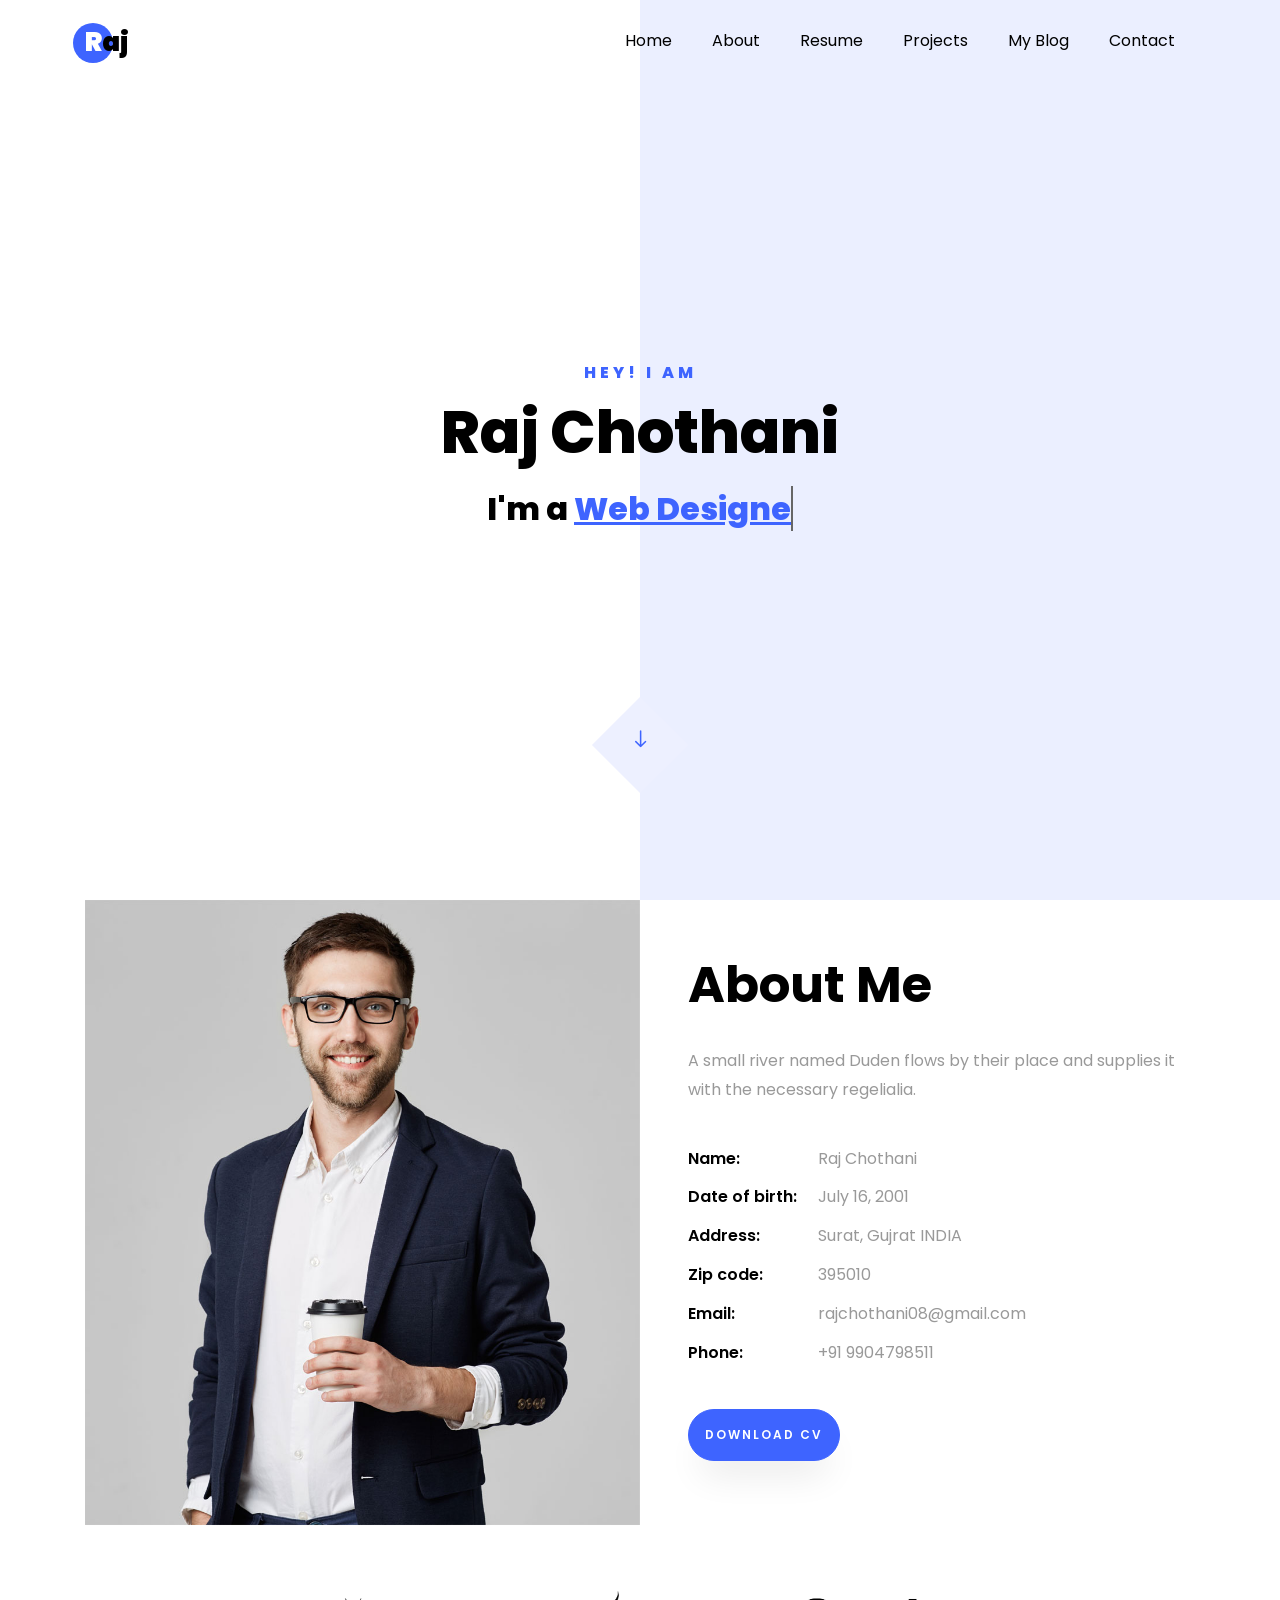
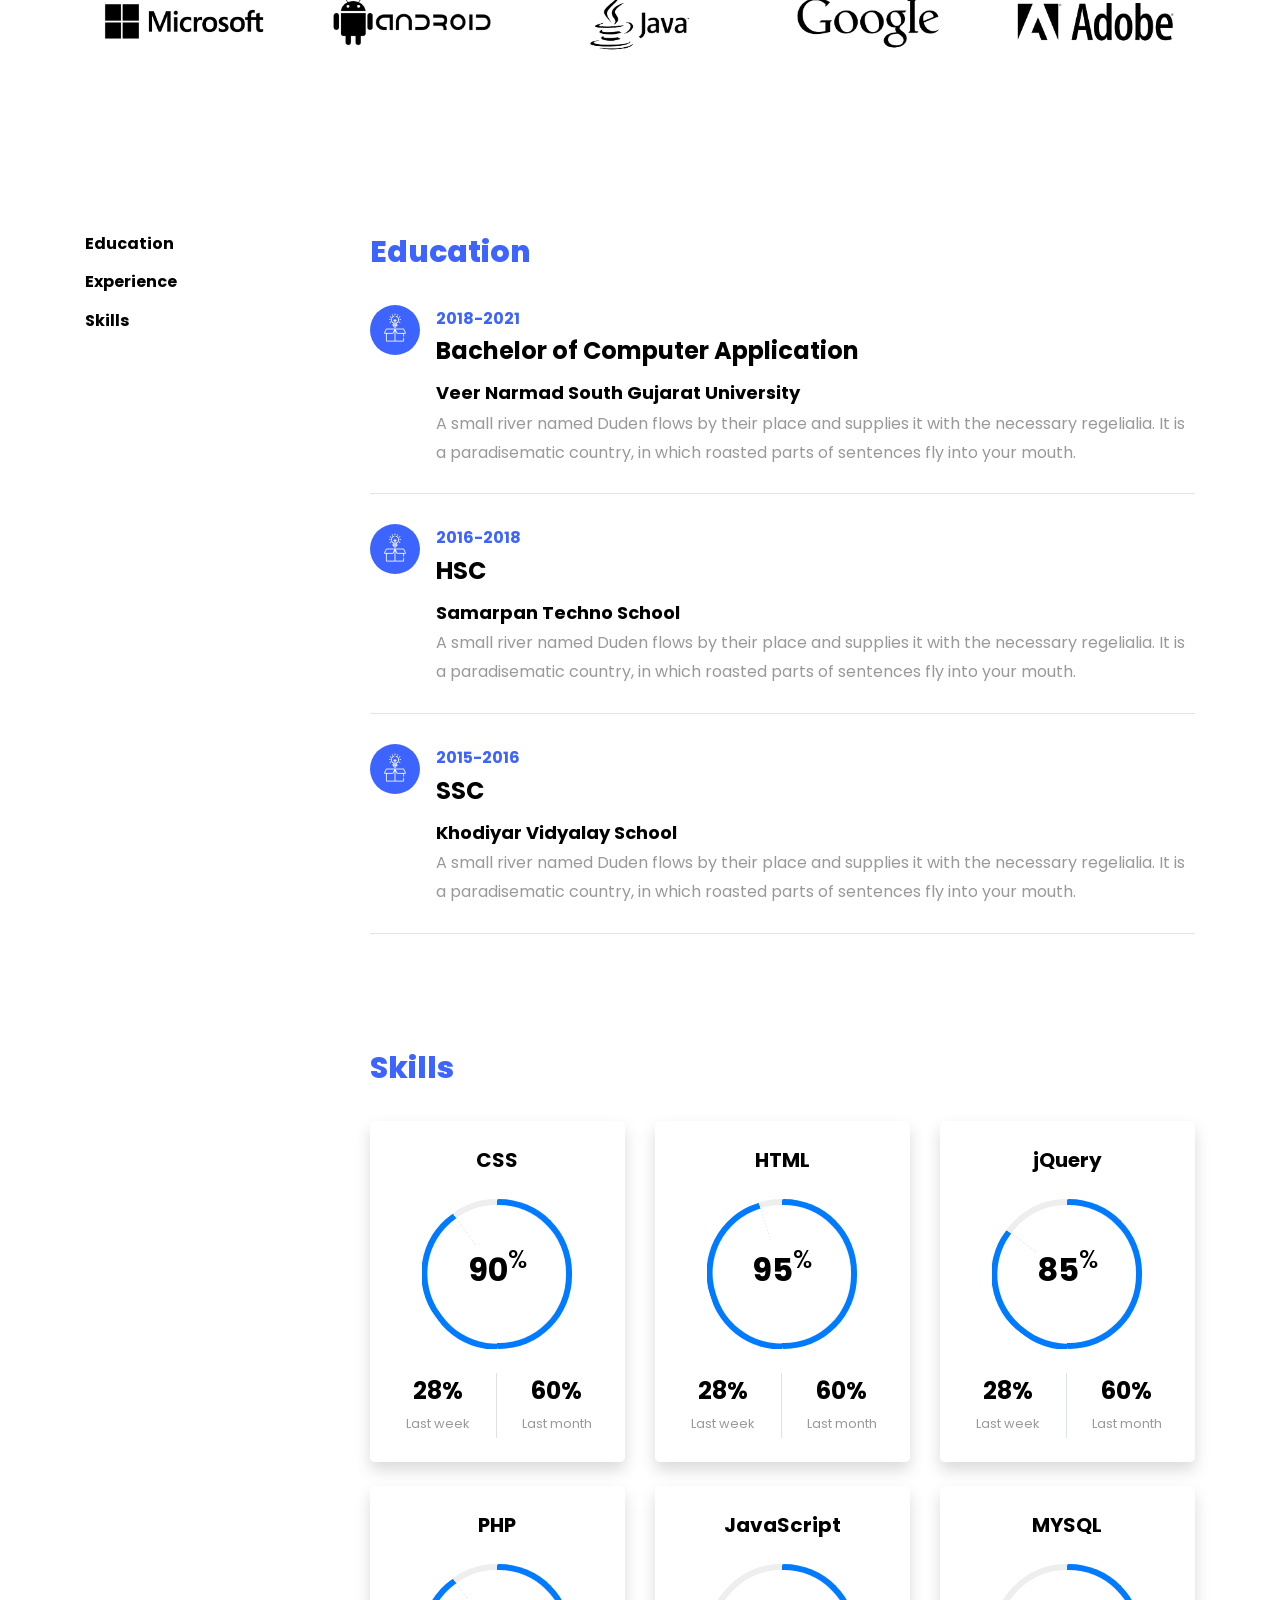
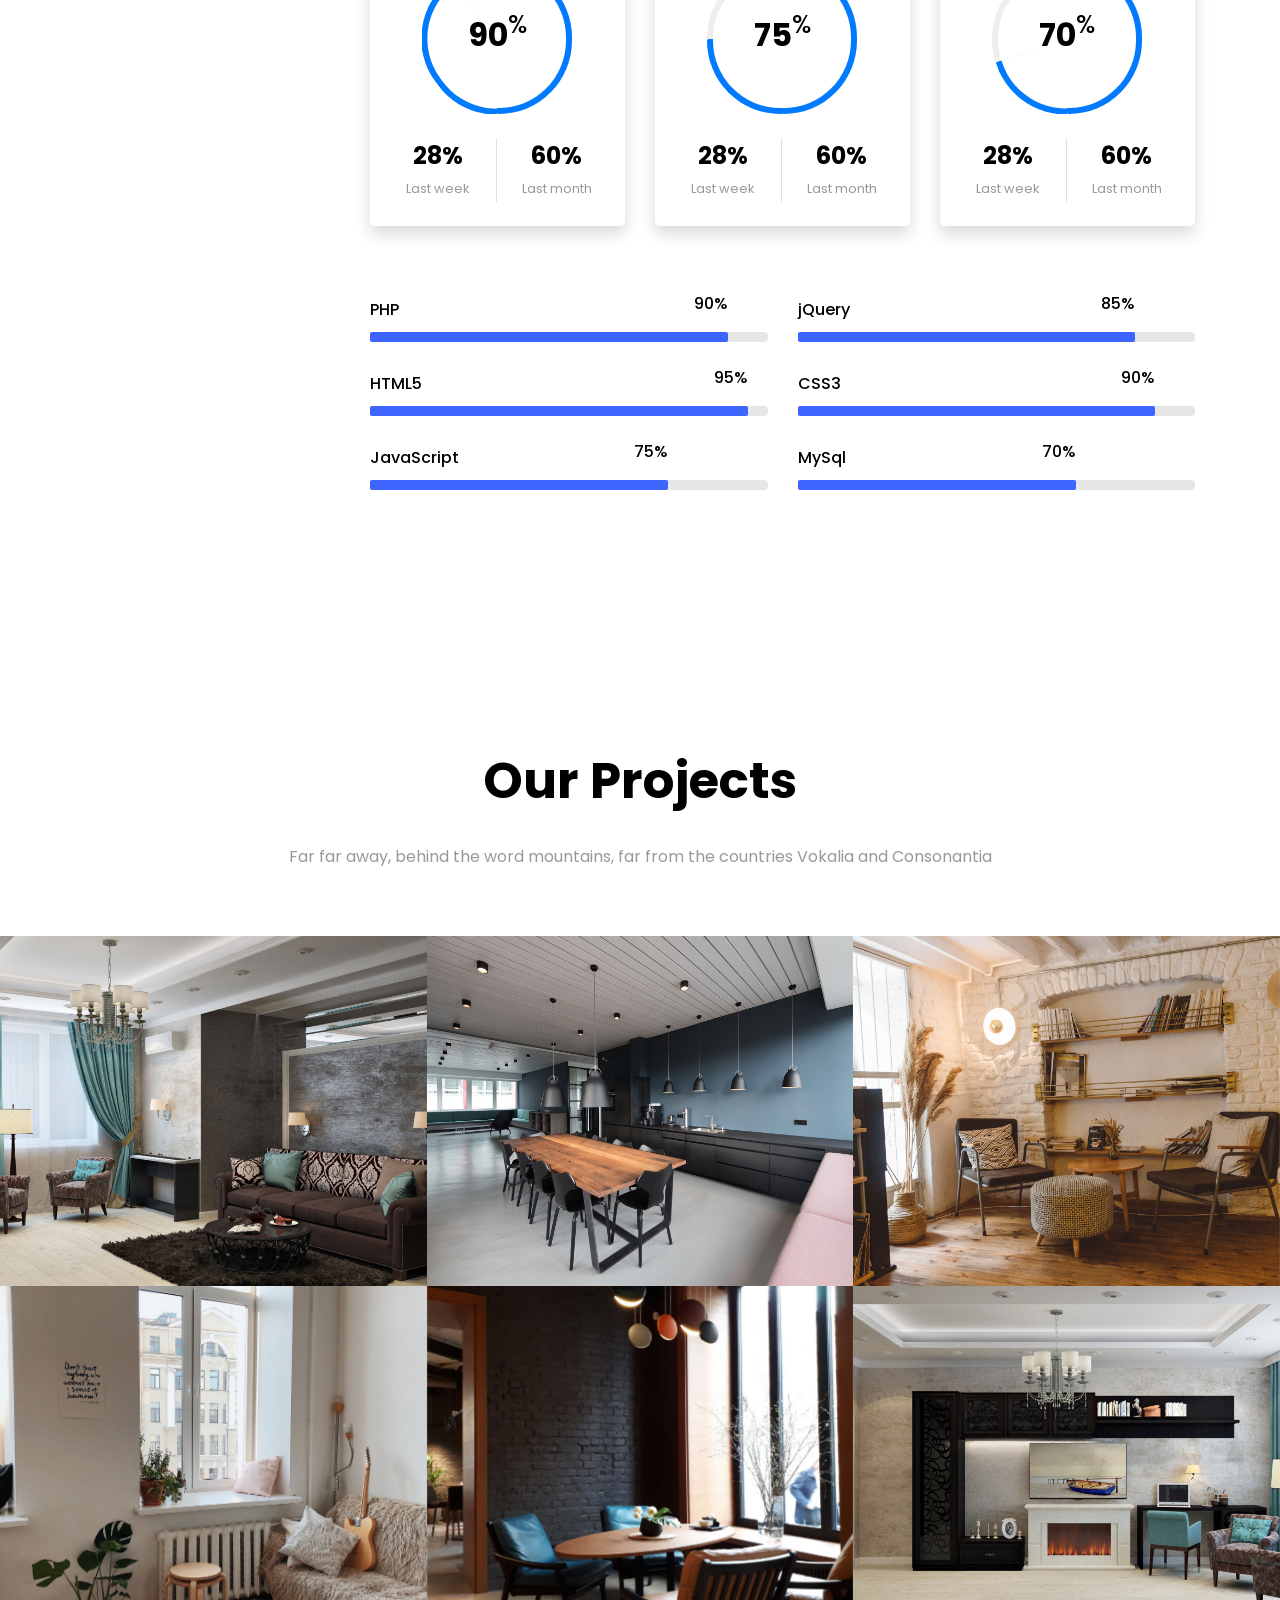
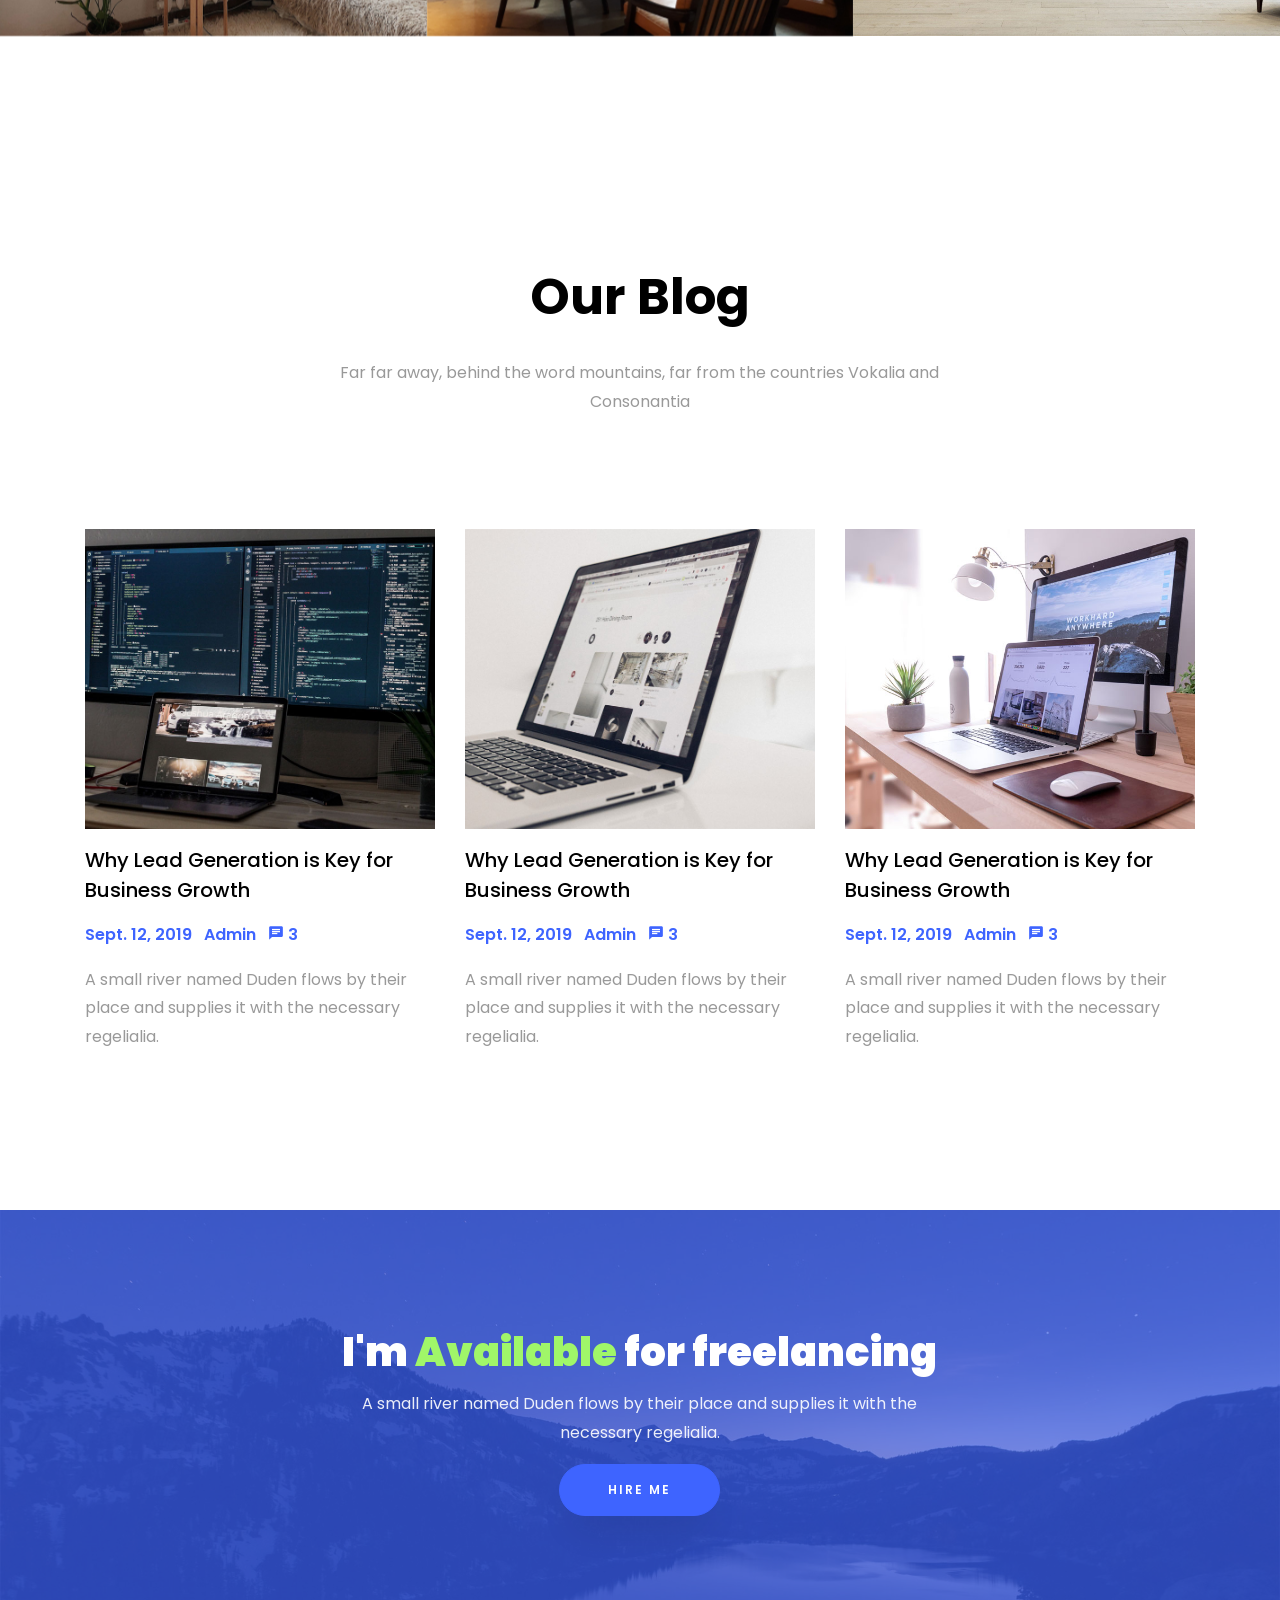
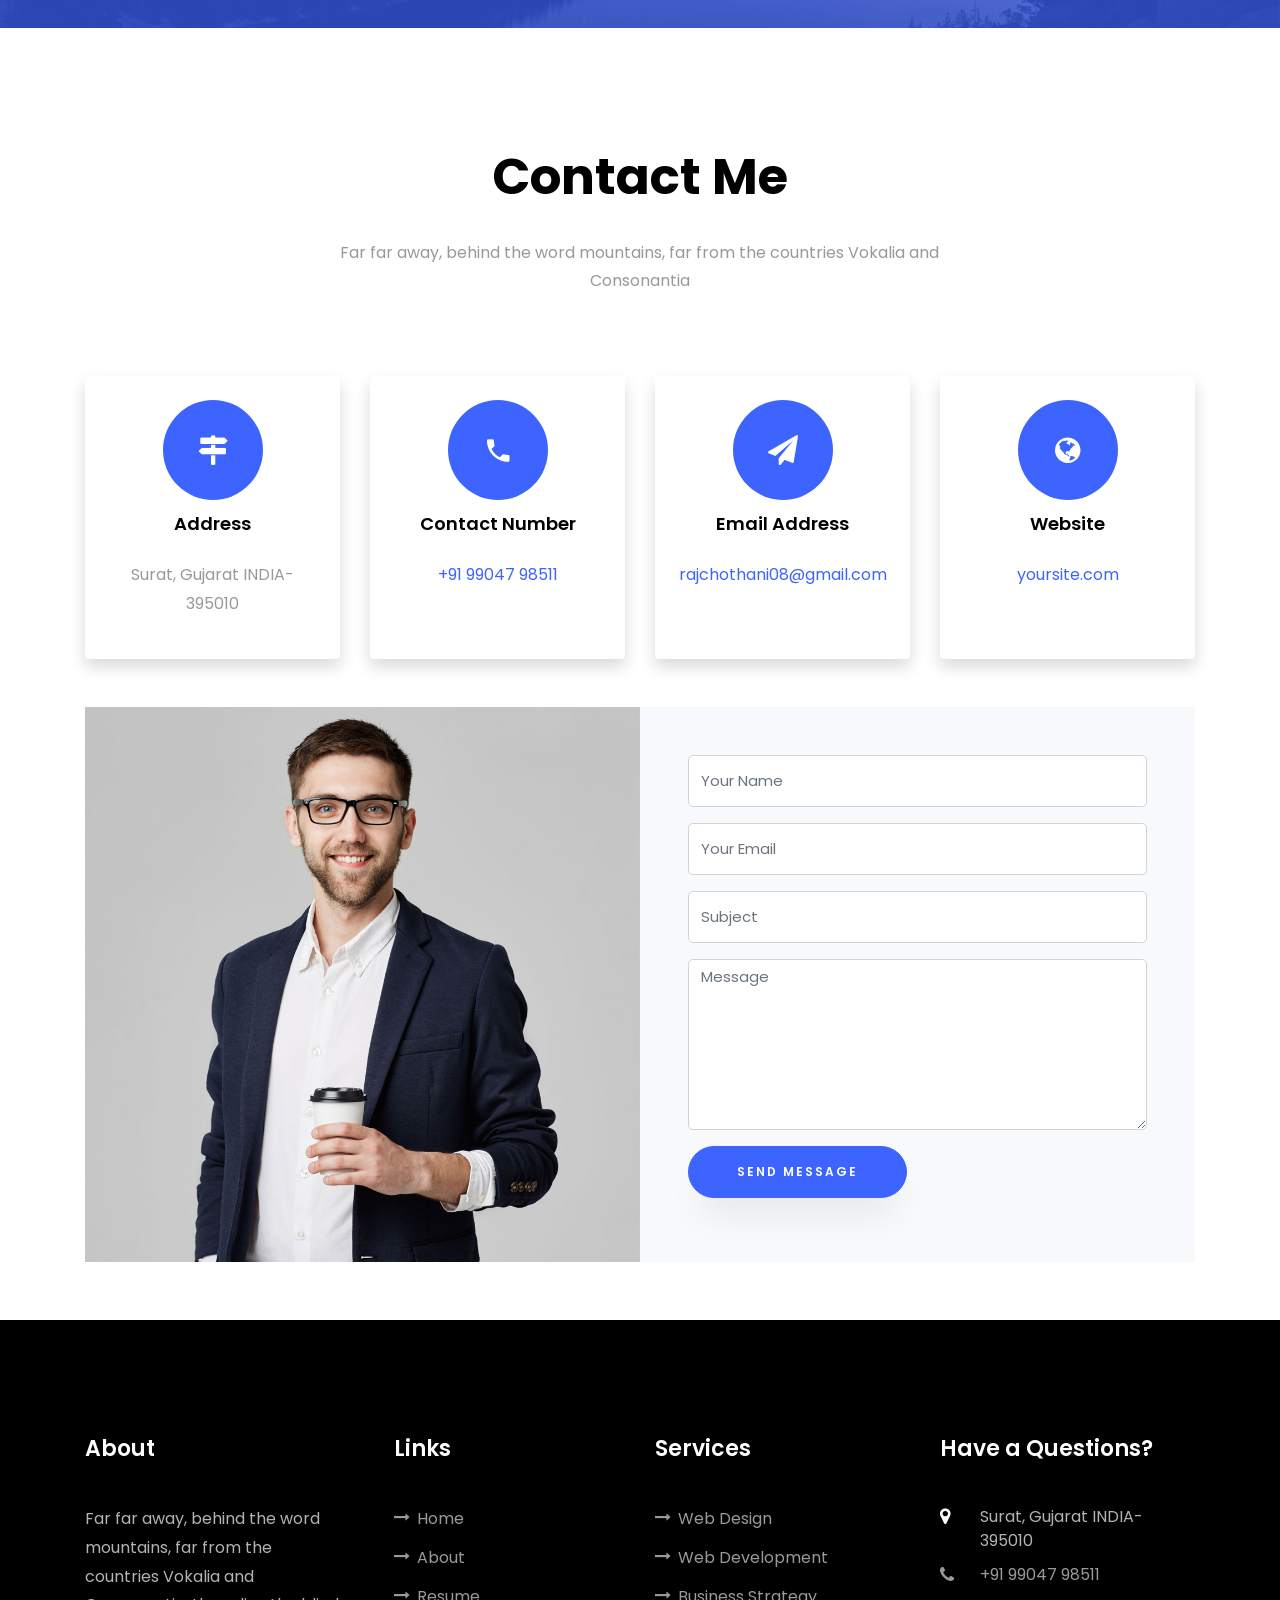
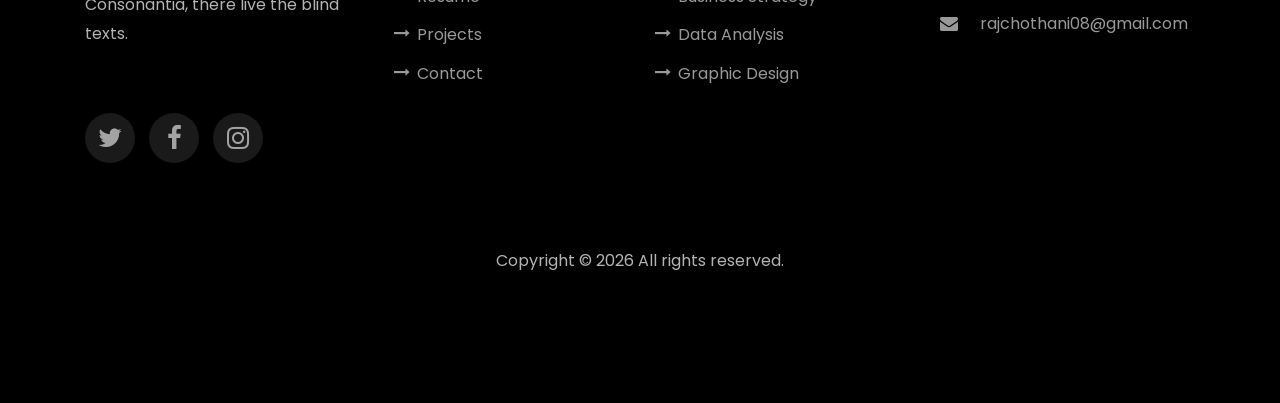
==== index.html @ 3be0fac6 "Add files via upload" ====
<!DOCTYPE html>
<html lang="en">


<head>
  <title></title>
  <meta charset="utf-8">
  <meta name="viewport" content="width=device-width, initial-scale=1, shrink-to-fit=no">
  <link href="https://fonts.googleapis.com/css?family=Poppins:100,200,300,400,500,600,700,800,900" rel="stylesheet">
  <link rel="stylesheet" href="css/style.css">
</head>

<body data-spy="scroll" data-target=".site-navbar-target" data-offset="300">
  <nav class="navbar navbar-expand-lg navbar-dark ftco_navbar ftco-navbar-light site-navbar-target" id="ftco-navbar">
    <div class="container">
      <a class="navbar-brand" href="index.html"><span>R</span>aj</a>
      <button class="navbar-toggler js-fh5co-nav-toggle fh5co-nav-toggle" type="button" data-toggle="collapse"
        data-target="#ftco-nav" aria-controls="ftco-nav" aria-expanded="false" aria-label="Toggle navigation">
        <span class="oi oi-menu"></span> Menu
      </button>
      <div class="collapse navbar-collapse" id="ftco-nav">
        <ul class="navbar-nav nav ml-auto">
          <li class="nav-item"><a href="#home-section" class="nav-link"><span>Home</span></a></li>
          <li class="nav-item"><a href="#about-section" class="nav-link"><span>About</span></a></li>
          <li class="nav-item"><a href="#resume-section" class="nav-link"><span>Resume</span></a></li>
          <li class="nav-item"><a href="#projects-section" class="nav-link"><span>Projects</span></a></li>
          <li class="nav-item"><a href="#blog-section" class="nav-link"><span>My Blog</span></a></li>
          <li class="nav-item"><a href="#contact-section" class="nav-link"><span>Contact</span></a></li>
        </ul>
      </div>
    </div>
  </nav>
  <section class="hero-wrap js-fullheight">
    <div class="overlay"></div>
    <div class="container">
      <div class="row no-gutters slider-text js-fullheight justify-content-center align-items-center">
        <div class="col-lg-8 col-md-6 ftco-animate d-flex align-items-center">
          <div class="text text-center">
            <span class="subheading">Hey! I am</span>
            <h1>Raj Chothani</h1>
            <h2>I'm a
              <span class="txt-rotate" data-period="2000" data-rotate='[ "Web Designer.", "Developer."]'></span>
            </h2>
          </div>
        </div>
      </div>
    </div>
    </div>
    <div class="mouse">
      <a href="#" class="mouse-icon">
        <div class="mouse-wheel"><span class="ion-ios-arrow-round-down"></span></div>
      </a>
    </div>
  </section>
  
  <section class="ftco-about img ftco-section ftco-no-pt ftco-no-pb" id="about-section">
    <div class="container">
      <div class="row d-flex no-gutters">
        <div class="col-md-6 col-lg-6 d-flex">
          <div class="img-about img d-flex align-items-stretch">
            <div class="overlay"></div>
            <div class="img d-flex align-self-stretch align-items-center"
              style="background-image:url(images/about.jpg);">
            </div>
          </div>
        </div>
        <div class="col-md-6 col-lg-6 pl-md-5 py-5">
          <div class="row justify-content-start pb-3">
            <div class="col-md-12 heading-section ftco-animate">
              <h1 class="big">About</h1>
              <h2 class="mb-4">About Me</h2>
              <p>A small river named Duden flows by their place and supplies it with the necessary regelialia.</p>
              <ul class="about-info mt-4 px-md-0 px-2">
                <li class="d-flex"><span>Name:</span> <span>Raj Chothani</span></li>
                <li class="d-flex"><span>Date of birth:</span> <span>July 16, 2001</span></li>
                <li class="d-flex"><span>Address:</span> <span>Surat, Gujrat INDIA</span></li>
                <li class="d-flex"><span>Zip code:</span> <span>395010</span></li>
                <li class="d-flex"><span>Email:</span><span><a>rajchothani08@</a>gmail.com</span></li>
                <li class="d-flex"><span>Phone: </span> <span>+91 9904798511</span></li>
              </ul>
            </div>
          </div>
        
          <div class="counter-wrap ftco-animate d-flex mt-md-3">
            <div class="text">
              <!-- <p class="mb-4">
                <span class="number" data-number="10">0</span>
                <span>Project complete</span>
              </p> -->
              <p><a href="#" class="btn btn-primary py-3 px-3">Download CV</a></p>
            </div>
          </div>
          
        </div>
      </div>
    </div>
  </section>
  <section class="ftco-section ftco-partner">
    <div class="container">
      <div class="row">
        <div class="col-sm ftco-animate">
          <a href="#" class="partner"><img src="images/partner-1.png" class="img-fluid" alt="Colorlib Template"></a>
        </div>
        <div class="col-sm ftco-animate">
          <a href="#" class="partner"><img src="images/partner-2.png" class="img-fluid" alt="Colorlib Template"></a>
        </div>
        <div class="col-sm ftco-animate">
          <a href="#" class="partner"><img src="images/partner-3.png" class="img-fluid" alt="Colorlib Template"></a>
        </div>
        <div class="col-sm ftco-animate">
          <a href="#" class="partner"><img src="images/partner-4.png" class="img-fluid" alt="Colorlib Template"></a>
        </div>
        <div class="col-sm ftco-animate">
          <a href="#" class="partner"><img src="images/partner-5.png" class="img-fluid" alt="Colorlib Template"></a>
        </div>
      </div>
    </div>
  </section>
  <section class="ftco-section ftco-no-pb goto-here" id="resume-section">
    <div class="container">
      <div class="row">
        <div class="col-md-3">
          <nav id="navi">
            <ul>
              <li><a href="#page-1">Education</a></li>
              <li><a href="#page-2">Experience</a></li>
              <li><a href="#page-3">Skills</a></li>
            </ul>
          </nav>
        </div>
        <div class="col-md-9">
          <div id="page-1" class="page one">
            <h2 class="heading">Education</h2>
            <div class="resume-wrap d-flex ftco-animate">
              <div class="icon d-flex align-items-center justify-content-center">
                <span class="flaticon-ideas"></span>
              </div>
              <div class="text pl-3">
                <span class="date">2018-2021</span>
                <h2>Bachelor of Computer Application</h2>
                <span class="position">Veer Narmad South Gujarat University</span>
                <p>A small river named Duden flows by their place and supplies it with the necessary regelialia. It is a
                  paradisematic country, in which roasted parts of sentences fly into your mouth.</p>
              </div>
            </div>
            <div class="resume-wrap d-flex ftco-animate">
              <div class="icon d-flex align-items-center justify-content-center">
                <span class="flaticon-ideas"></span>
              </div>
              <div class="text pl-3">
                <span class="date">2016-2018</span>
                <h2>HSC</h2>
                <span class="position">Samarpan Techno School</span>
                <p>A small river named Duden flows by their place and supplies it with the necessary regelialia. It is a
                  paradisematic country, in which roasted parts of sentences fly into your mouth.</p>
              </div>
            </div>
            <div class="resume-wrap d-flex ftco-animate">
              <div class="icon d-flex align-items-center justify-content-center">
                <span class="flaticon-ideas"></span>
              </div>
              <div class="text pl-3">
                <span class="date">2015-2016</span>
                <h2>SSC</h2>
                <span class="position">Khodiyar Vidyalay School</span>
                <p>A small river named Duden flows by their place and supplies it with the necessary regelialia. It is a
                  paradisematic country, in which roasted parts of sentences fly into your mouth.</p>
              </div>
            </div>
          </div>

          <!-- <div id="page-2" class="page two">
            <h2 class="heading">Experience</h2>
            <div class="resume-wrap d-flex ftco-animate">
              <div class="icon d-flex align-items-center justify-content-center">
                <span class="flaticon-ideas"></span>
              </div>
              <div class="text pl-3">
                <span class="date">2014-2015</span>
                <h2>Software Developer</h2>
                <span class="position">Cambridge University</span>
                <p>A small river named Duden flows by their place and supplies it with the necessary regelialia. It is a
                  paradisematic country, in which roasted parts of sentences fly into your mouth.</p>
              </div>
            </div>
            <div class="resume-wrap d-flex ftco-animate">
              <div class="icon d-flex align-items-center justify-content-center">
                <span class="flaticon-ideas"></span>
              </div>
              <div class="text pl-3">
                <span class="date">2014-2015</span>
                <h2>Web Designer</h2>
                <span class="position">Cambridge University</span>
                <p>A small river named Duden flows by their place and supplies it with the necessary regelialia. It is a
                  paradisematic country, in which roasted parts of sentences fly into your mouth.</p>
              </div>
            </div>
            <div class="resume-wrap d-flex ftco-animate">
              <div class="icon d-flex align-items-center justify-content-center">
                <span class="flaticon-ideas"></span>
              </div>
              <div class="text pl-3">
                <span class="date">2014-2015</span>
                <h2>Web Marketing</h2>
                <span class="position">Cambridge University</span>
                <p>A small river named Duden flows by their place and supplies it with the necessary regelialia. It is a
                  paradisematic country, in which roasted parts of sentences fly into your mouth.</p>
              </div>
            </div>
            <div class="resume-wrap d-flex ftco-animate">
              <div class="icon d-flex align-items-center justify-content-center">
                <span class="flaticon-ideas"></span>
              </div>
              <div class="text pl-3">
                <span class="date">2014-2015</span>
                <h2>Art &amp; Creative Director</h2>
                <span class="position">Side Tech</span>
                <p>A small river named Duden flows by their place and supplies it with the necessary regelialia. It is a
                  paradisematic country, in which roasted parts of sentences fly into your mouth.</p>
              </div>
            </div>
            <div class="resume-wrap d-flex ftco-animate">
              <div class="icon d-flex align-items-center justify-content-center">
                <span class="flaticon-ideas"></span>
              </div>
              <div class="text pl-3">
                <span class="date">2014-2015</span>
                <h2>Wordpress Developer</h2>
                <span class="position">Cambridge University</span>
                <p>A small river named Duden flows by their place and supplies it with the necessary regelialia. It is a
                  paradisematic country, in which roasted parts of sentences fly into your mouth.</p>
              </div>
            </div>
            <div class="resume-wrap d-flex ftco-animate">
              <div class="icon d-flex align-items-center justify-content-center">
                <span class="flaticon-ideas"></span>
              </div>
              <div class="text pl-3">
                <span class="date">2017-2018</span>
                <h2>UI/UX Designer</h2>
                <span class="position">Cambridge University</span>
                <p>A small river named Duden flows by their place and supplies it with the necessary regelialia. It is a
                  paradisematic country, in which roasted parts of sentences fly into your mouth.</p>
              </div>
            </div>
          </div> -->

          <div id="page-3" class="page three">
            <h2 class="heading">Skills</h2>
            <div class="row progress-circle mb-5">
              <div class="col-lg-4 mb-4">
                <div class="bg-white rounded-lg shadow p-4">
                  <h2 class="h5 font-weight-bold text-center mb-4">CSS</h2>

                  <div class="progress mx-auto" data-value='90'>
                    <span class="progress-left">
                      <span class="progress-bar border-primary"></span>
                    </span>
                    <span class="progress-right">
                      <span class="progress-bar border-primary"></span>
                    </span>
                    <div
                      class="progress-value w-100 h-100 rounded-circle d-flex align-items-center justify-content-center">
                      <div class="h2 font-weight-bold">90<sup class="small">%</sup></div>
                    </div>
                  </div>


                  <div class="row text-center mt-4">
                    <div class="col-6 border-right">
                      <div class="h4 font-weight-bold mb-0">28%</div><span class="small text-gray">Last week</span>
                    </div>
                    <div class="col-6">
                      <div class="h4 font-weight-bold mb-0">60%</div><span class="small text-gray">Last month</span>
                    </div>
                  </div>
                </div>
              </div>
              <div class="col-lg-4 mb-4">
                <div class="bg-white rounded-lg shadow p-4">
                  <h2 class="h5 font-weight-bold text-center mb-4">HTML</h2>

                  <div class="progress mx-auto" data-value='95'>
                    <span class="progress-left">
                      <span class="progress-bar border-primary"></span>
                    </span>
                    <span class="progress-right">
                      <span class="progress-bar border-primary"></span>
                    </span>
                    <div
                      class="progress-value w-100 h-100 rounded-circle d-flex align-items-center justify-content-center">
                      <div class="h2 font-weight-bold">95<sup class="small">%</sup></div>
                    </div>
                  </div>


                  <div class="row text-center mt-4">
                    <div class="col-6 border-right">
                      <div class="h4 font-weight-bold mb-0">28%</div><span class="small text-gray">Last week</span>
                    </div>
                    <div class="col-6">
                      <div class="h4 font-weight-bold mb-0">60%</div><span class="small text-gray">Last month</span>
                    </div>
                  </div>
                </div>
              </div>
              <div class="col-lg-4 mb-4">
                <div class="bg-white rounded-lg shadow p-4">
                  <h2 class="h5 font-weight-bold text-center mb-4">jQuery</h2>

                  <div class="progress mx-auto" data-value='85'>
                    <span class="progress-left">
                      <span class="progress-bar border-primary"></span>
                    </span>
                    <span class="progress-right">
                      <span class="progress-bar border-primary"></span>
                    </span>
                    <div
                      class="progress-value w-100 h-100 rounded-circle d-flex align-items-center justify-content-center">
                      <div class="h2 font-weight-bold">85<sup class="small">%</sup></div>
                    </div>
                  </div>


                  <div class="row text-center mt-4">
                    <div class="col-6 border-right">
                      <div class="h4 font-weight-bold mb-0">28%</div><span class="small text-gray">Last week</span>
                    </div>
                    <div class="col-6">
                      <div class="h4 font-weight-bold mb-0">60%</div><span class="small text-gray">Last month</span>
                    </div>
                  </div>
                </div>
              </div>

              <div class="col-lg-4 mb-4">
                <div class="bg-white rounded-lg shadow p-4">
                  <h2 class="h5 font-weight-bold text-center mb-4">PHP</h2>

                  <div class="progress mx-auto" data-value='90'>
                    <span class="progress-left">
                      <span class="progress-bar border-primary"></span>
                    </span>
                    <span class="progress-right">
                      <span class="progress-bar border-primary"></span>
                    </span>
                    <div
                      class="progress-value w-100 h-100 rounded-circle d-flex align-items-center justify-content-center">
                      <div class="h2 font-weight-bold">90<sup class="small">%</sup></div>
                    </div>
                  </div>


                  <div class="row text-center mt-4">
                    <div class="col-6 border-right">
                      <div class="h4 font-weight-bold mb-0">28%</div><span class="small text-gray">Last week</span>
                    </div>
                    <div class="col-6">
                      <div class="h4 font-weight-bold mb-0">60%</div><span class="small text-gray">Last month</span>
                    </div>
                  </div>
                </div>
              </div>

              <div class="col-lg-4 mb-4">
                <div class="bg-white rounded-lg shadow p-4">
                  <h2 class="h5 font-weight-bold text-center mb-4">JavaScript</h2>

                  <div class="progress mx-auto" data-value='75'>
                    <span class="progress-left">
                      <span class="progress-bar border-primary"></span>
                    </span>
                    <span class="progress-right">
                      <span class="progress-bar border-primary"></span>
                    </span>
                    <div
                      class="progress-value w-100 h-100 rounded-circle d-flex align-items-center justify-content-center">
                      <div class="h2 font-weight-bold">75<sup class="small">%</sup></div>
                    </div>
                  </div>


                  <div class="row text-center mt-4">
                    <div class="col-6 border-right">
                      <div class="h4 font-weight-bold mb-0">28%</div><span class="small text-gray">Last week</span>
                    </div>
                    <div class="col-6">
                      <div class="h4 font-weight-bold mb-0">60%</div><span class="small text-gray">Last month</span>
                    </div>
                  </div>
                </div>
              </div>

              <div class="col-lg-4 mb-4">
                <div class="bg-white rounded-lg shadow p-4">
                  <h2 class="h5 font-weight-bold text-center mb-4">MYSQL</h2>

                  <div class="progress mx-auto" data-value='70'>
                    <span class="progress-left">
                      <span class="progress-bar border-primary"></span>
                    </span>
                    <span class="progress-right">
                      <span class="progress-bar border-primary"></span>
                    </span>
                    <div
                      class="progress-value w-100 h-100 rounded-circle d-flex align-items-center justify-content-center">
                      <div class="h2 font-weight-bold">70<sup class="small">%</sup></div>
                    </div>
                  </div>


                  <div class="row text-center mt-4">
                    <div class="col-6 border-right">
                      <div class="h4 font-weight-bold mb-0">28%</div><span class="small text-gray">Last week</span>
                    </div>
                    <div class="col-6">
                      <div class="h4 font-weight-bold mb-0">60%</div><span class="small text-gray">Last month</span>
                    </div>
                  </div>
                </div>
              </div>


            </div>
            <div class="row">
              <div class="col-md-6 animate-box">
                <div class="progress-wrap ftco-animate">
                  <h3>PHP</h3>
                  <div class="progress">
                    <div class="progress-bar color-1" role="progressbar" aria-valuenow="90" aria-valuemin="0"
                      aria-valuemax="100" style="width:90%">
                      <span>90%</span>
                    </div>
                  </div>
                </div>
              </div>
              <div class="col-md-6 animate-box">
                <div class="progress-wrap ftco-animate">
                  <h3>jQuery</h3>
                  <div class="progress">
                    <div class="progress-bar color-2" role="progressbar" aria-valuenow="85" aria-valuemin="0"
                      aria-valuemax="100" style="width:85%">
                      <span>85%</span>
                    </div>
                  </div>
                </div>
              </div>
              <div class="col-md-6 animate-box">
                <div class="progress-wrap ftco-animate">
                  <h3>HTML5</h3>
                  <div class="progress">
                    <div class="progress-bar color-3" role="progressbar" aria-valuenow="95" aria-valuemin="0"
                      aria-valuemax="100" style="width:95%">
                      <span>95%</span>
                    </div>
                  </div>
                </div>
              </div>
              <div class="col-md-6 animate-box">
                <div class="progress-wrap ftco-animate">
                  <h3>CSS3</h3>
                  <div class="progress">
                    <div class="progress-bar color-4" role="progressbar" aria-valuenow="90" aria-valuemin="0"
                      aria-valuemax="100" style="width:90%">
                      <span>90%</span>
                    </div>
                  </div>
                </div>
              </div>
              <div class="col-md-6 animate-box">
                <div class="progress-wrap ftco-animate">
                  <h3>JavaScript</h3>
                  <div class="progress">
                    <div class="progress-bar color-5" role="progressbar" aria-valuenow="70" aria-valuemin="0"
                      aria-valuemax="100" style="width:75%">
                      <span>75%</span>
                    </div>
                  </div>
                </div>
              </div>
              <div class="col-md-6 animate-box">
                <div class="progress-wrap ftco-animate">
                  <h3>MySql</h3>
                  <div class="progress">
                    <div class="progress-bar color-6" role="progressbar" aria-valuenow="80" aria-valuemin="0"
                      aria-valuemax="100" style="width:70%">
                      <span>70%</span>
                    </div>
                  </div>
                </div>
              </div>
            </div>
          </div>

          <!-- <div id="page-4" class="page four">
            <h2 class="heading">Awards</h2>
            <div class="resume-wrap d-flex ftco-animate">
              <div class="icon d-flex align-items-center justify-content-center">
                <span class="flaticon-ideas"></span>
              </div>
              <div class="text pl-3">
                <span class="date">2014-2015</span>
                <h2>Top 10 Web Developer</h2>
                <span class="position">Cambridge University</span>
                <p>A small river named Duden flows by their place and supplies it with the necessary regelialia. It is a
                  paradisematic country, in which roasted parts of sentences fly into your mouth.</p>
              </div>
            </div>
            <div class="resume-wrap d-flex ftco-animate">
              <div class="icon d-flex align-items-center justify-content-center">
                <span class="flaticon-ideas"></span>
              </div>
              <div class="text pl-3">
                <span class="date">2014-2015</span>
                <h2>Top 5 LeaderShip Exellence Winner</h2>
                <span class="position">Cambridge University</span>
                <p>A small river named Duden flows by their place and supplies it with the necessary regelialia. It is a
                  paradisematic country, in which roasted parts of sentences fly into your mouth.</p>
              </div>
            </div>
            <div class="resume-wrap d-flex ftco-animate">
              <div class="icon d-flex align-items-center justify-content-center">
                <span class="flaticon-ideas"></span>
              </div>
              <div class="text pl-3">
                <span class="date">2014-2015</span>
                <h2>Top 4 Web Tester</h2>
                <span class="position">Cambridge University</span>
                <p>A small river named Duden flows by their place and supplies it with the necessary regelialia. It is a
                  paradisematic country, in which roasted parts of sentences fly into your mouth.</p>
              </div>
            </div>
            <div class="resume-wrap d-flex ftco-animate">
              <div class="icon d-flex align-items-center justify-content-center">
                <span class="flaticon-ideas"></span>
              </div>
              <div class="text pl-3">
                <span class="date">2014-2015</span>
                <h2>Art &amp; Creative Director</h2>
                <span class="position">Cambridge University</span>
                <p>A small river named Duden flows by their place and supplies it with the necessary regelialia. It is a
                  paradisematic country, in which roasted parts of sentences fly into your mouth.</p>
              </div>
            </div>
          </div> -->

        </div>
      </div>  
    </div>
  </section>

<!-- 
  <section class="ftco-section" id="services-section">
    <div class="container-fluid px-md-5">
      <div class="row justify-content-center py-5 mt-5">
        <div class="col-md-12 heading-section text-center ftco-animate">
          <h1 class="big big-2">Services</h1>
          <h2 class="mb-4">Services</h2>
          <p>Far far away, behind the word mountains, far from the countries Vokalia and Consonantia</p>
        </div>
      </div>
      <div class="row">
        <div class="col-md-4 text-center d-flex ftco-animate">
          <a href="#" class="services-1 shadow">
            <span class="icon">
              <i class="flaticon-analysis"></i>
            </span>
            <div class="desc">
              <h3 class="mb-5">Web Design</h3>
              <p>A small river named Duden flows by their place and supplies it with the necessary regelialia.</p>
            </div>
          </a>
        </div>
        <div class="col-md-4 text-center d-flex ftco-animate">
          <a href="#" class="services-1 shadow">
            <span class="icon">
              <i class="flaticon-flasks"></i>
            </span>
            <div class="desc">
              <h3 class="mb-5">Phtography</h3>
              <p>A small river named Duden flows by their place and supplies it with the necessary regelialia.</p>
            </div>
          </a>
        </div>
        <div class="col-md-4 text-center d-flex ftco-animate">
          <a href="#" class="services-1 shadow">
            <span class="icon">
              <i class="flaticon-ideas"></i>
            </span>
            <div class="desc">
              <h3 class="mb-5">Web Developer</h3>
              <p>A small river named Duden flows by their place and supplies it with the necessary regelialia.</p>
            </div>
          </a>
        </div>
        <div class="col-md-4 text-center d-flex ftco-animate">
          <a href="#" class="services-1 shadow">
            <span class="icon">
              <i class="flaticon-innovation"></i>
            </span>
            <div class="desc">
              <h3 class="mb-5">App Developing</h3>
              <p>A small river named Duden flows by their place and supplies it with the necessary regelialia.</p>
            </div>
          </a>
        </div>
        <div class="col-md-4 text-center d-flex ftco-animate">
          <a href="#" class="services-1 shadow">
            <span class="icon">
              <i class="flaticon-ux-design"></i>
            </span>
            <div class="desc">
              <h3 class="mb-5">Branding</h3>
              <p>A small river named Duden flows by their place and supplies it with the necessary regelialia.</p>
            </div>
          </a>
        </div>
        <div class="col-md-4 text-center d-flex ftco-animate">
          <a href="#" class="services-1 shadow">
            <span class="icon">
              <i class="flaticon-idea"></i>
            </span>
            <div class="desc">
              <h3 class="mb-5">Product Strategy</h3>
              <p>A small river named Duden flows by their place and supplies it with the necessary regelialia.</p>
            </div>
          </a>
        </div>
      </div>
    </div>
  </section> -->


  <section class="ftco-section ftco-project" id="projects-section">
    <div class="container-fluid px-md-0">
      <div class="row no-gutters justify-content-center pb-5">
        <div class="col-md-12 heading-section text-center ftco-animate">
          <h1 class="big big-2">Projects</h1>
          <h2 class="mb-4">Our Projects</h2>
          <p>Far far away, behind the word mountains, far from the countries Vokalia and Consonantia</p>
        </div>
      </div>
      <div class="row no-gutters">
        <div class="col-md-4">
          <div class="project img ftco-animate d-flex justify-content-center align-items-center"
            style="background-image: url(images/work-1.jpg);">
            <div class="overlay"></div>
            <div class="text text-center p-4">
              <h3><a href="#">Branding &amp; Illustration Design</a></h3>
              <span>Web Design</span>
            </div>
          </div>
        </div>
        <div class="col-md-4">
          <div class="project img ftco-animate d-flex justify-content-center align-items-center"
            style="background-image: url(images/work-2.jpg);">
            <div class="overlay"></div>
            <div class="text text-center p-4">
              <h3><a href="#">Branding &amp; Illustration Design</a></h3>
              <span>Web Design</span>
            </div>
          </div>
        </div>
        <div class="col-md-4">
          <div class="project img ftco-animate d-flex justify-content-center align-items-center"
            style="background-image: url(images/work-3.jpg);">
            <div class="overlay"></div>
            <div class="text text-center p-4">
              <h3><a href="#">Branding &amp; Illustration Design</a></h3>
              <span>Web Design</span>
            </div>
          </div>
        </div>
        <div class="col-md-4">
          <div class="project img ftco-animate d-flex justify-content-center align-items-center"
            style="background-image: url(images/work-4.jpg);">
            <div class="overlay"></div>
            <div class="text text-center p-4">
              <h3><a href="#">Branding &amp; Illustration Design</a></h3>
              <span>Web Design</span>
            </div>
          </div>
        </div>
        <div class="col-md-4">
          <div class="project img ftco-animate d-flex justify-content-center align-items-center"
            style="background-image: url(images/work-5.jpg);">
            <div class="overlay"></div>
            <div class="text text-center p-4">
              <h3><a href="#">Branding &amp; Illustration Design</a></h3>
              <span>Web Design</span>
            </div>
          </div>
        </div>
        <div class="col-md-4">
          <div class="project img ftco-animate d-flex justify-content-center align-items-center"
            style="background-image: url(images/work-6.jpg);">
            <div class="overlay"></div>
            <div class="text text-center p-4">
              <h3><a href="#">Branding &amp; Illustration Design</a></h3>
              <span>Web Design</span>
            </div>
          </div>
        </div>
      </div>
    </div>
  </section>


<!-- 
  <section class="ftco-section ftco-no-pt ftco-no-pb ftco-counter img" id="section-counter">
    <div class="container-fluid px-md-5">
      <div class="row d-md-flex align-items-center">
        <div class="col-md d-flex justify-content-center counter-wrap ftco-animate">
          <div class="block-18 shadow">
            <div class="text">
              <strong class="number" data-number="100">0</strong>
              <span>Awards</span>
            </div>
          </div>
        </div>
        <div class="col-md d-flex justify-content-center counter-wrap ftco-animate">
          <div class="block-18 shadow">
            <div class="text">
              <strong class="number" data-number="1200">0</strong>
              <span>Complete Projects</span>
            </div>
          </div>
        </div>
        <div class="col-md d-flex justify-content-center counter-wrap ftco-animate">
          <div class="block-18 shadow">
            <div class="text">
              <strong class="number" data-number="1200">0</strong>
              <span>Happy Customers</span>
            </div>
          </div>
        </div>
        <div class="col-md d-flex justify-content-center counter-wrap ftco-animate">
          <div class="block-18 shadow">
            <div class="text">
              <strong class="number" data-number="500">0</strong>
              <span>Cups of coffee</span>
            </div>
          </div>
        </div>
      </div>
    </div>
  </section> -->



  <section class="ftco-section" id="blog-section">
    <div class="container">
      <div class="row justify-content-center mb-5 pb-5">
        <div class="col-md-7 heading-section text-center ftco-animate">
          <h1 class="big big-2">Blog</h1>
          <h2 class="mb-4">Our Blog</h2>
          <p>Far far away, behind the word mountains, far from the countries Vokalia and Consonantia</p>
        </div>
      </div>
      <div class="row d-flex">
        <div class="col-md-4 d-flex ftco-animate">
          <div class="blog-entry justify-content-end">
            <a href="single.html" class="block-20" style="background-image: url('images/image_1.jpg');">
            </a>
            <div class="text mt-3 float-right d-block">
              <h3 class="heading"><a href="single.html">Why Lead Generation is Key for Business Growth</a></h3>
              <div class="d-flex align-items-center mb-3 meta">
                <p class="mb-0">
                  <span class="mr-2">Sept. 12, 2019</span>
                  <a href="#" class="mr-2">Admin</a>
                  <a href="#" class="meta-chat"><span class="icon-chat"></span> 3</a>
                </p>
              </div>
              <p>A small river named Duden flows by their place and supplies it with the necessary regelialia.</p>
            </div>
          </div>
        </div>
        <div class="col-md-4 d-flex ftco-animate">
          <div class="blog-entry justify-content-end">
            <a href="single.html" class="block-20" style="background-image: url('images/image_2.jpg');">
            </a>
            <div class="text mt-3 float-right d-block">
              <h3 class="heading"><a href="single.html">Why Lead Generation is Key for Business Growth</a></h3>
              <div class="d-flex align-items-center mb-3 meta">
                <p class="mb-0">
                  <span class="mr-2">Sept. 12, 2019</span>
                  <a href="#" class="mr-2">Admin</a>
                  <a href="#" class="meta-chat"><span class="icon-chat"></span> 3</a>
                </p>
              </div>
              <p>A small river named Duden flows by their place and supplies it with the necessary regelialia.</p>
            </div>
          </div>
        </div>
        <div class="col-md-4 d-flex ftco-animate">
          <div class="blog-entry">
            <a href="single.html" class="block-20" style="background-image: url('images/image_3.jpg');">
            </a>
            <div class="text mt-3 float-right d-block">
              <h3 class="heading"><a href="single.html">Why Lead Generation is Key for Business Growth</a></h3>
              <div class="d-flex align-items-center mb-3 meta">
                <p class="mb-0">
                  <span class="mr-2">Sept. 12, 2019</span>
                  <a href="#" class="mr-2">Admin</a>
                  <a href="#" class="meta-chat"><span class="icon-chat"></span> 3</a>
                </p>
              </div>
              <p>A small river named Duden flows by their place and supplies it with the necessary regelialia.</p>
            </div>
          </div>
        </div>
      </div>
    </div>
  </section>
  <section class="ftco-section ftco-hireme img" style="background-image: url(images/bg_1.jpg)">
    <div class="overlay"></div>
    <div class="container">
      <div class="row justify-content-center">
        <div class="col-md-7 ftco-animate text-center">
          <h2>I'm <span>Available</span> for freelancing</h2>
          <p>A small river named Duden flows by their place and supplies it with the necessary regelialia.</p>
          <p class="mb-0"><a href="#" class="btn btn-primary py-3 px-5">Hire me</a></p>
        </div>
      </div>
    </div>
  </section>

  
  <section class="ftco-section contact-section ftco-no-pb" id="contact-section">
    <div class="container">
      <div class="row justify-content-center mb-5 pb-3">
        <div class="col-md-7 heading-section text-center ftco-animate">
          <h1 class="big big-2">Contact</h1>
          <h2 class="mb-4">Contact Me</h2>
          <p>Far far away, behind the word mountains, far from the countries Vokalia and Consonantia</p>
        </div>
      </div>
      <div class="row d-flex contact-info mb-5">
        <div class="col-md-6 col-lg-3 d-flex ftco-animate">
          <div class="align-self-stretch box text-center p-4 shadow">
            <div class="icon d-flex align-items-center justify-content-center">
              <span class="icon-map-signs"></span>
            </div>
            <div>
              <h3 class="mb-4">Address</h3>
              <p>Surat, Gujarat INDIA-395010 </p>
            </div>
          </div>
        </div>
        <div class="col-md-6 col-lg-3 d-flex ftco-animate">
          <div class="align-self-stretch box text-center p-4 shadow">
            <div class="icon d-flex align-items-center justify-content-center">
              <span class="icon-phone2"></span>
            </div>
            <div>
              <h3 class="mb-4">Contact Number</h3>
              <p><a href="tel://1234567920">+91 99047 98511</a></p>
            </div>
          </div>
        </div>
        <div class="col-md-6 col-lg-3 d-flex ftco-animate">
          <div class="align-self-stretch box text-center p-4 shadow">
            <div class="icon d-flex align-items-center justify-content-center">
              <span class="icon-paper-plane"></span>
            </div>
            <div>
              <h3 class="mb-4">Email Address</h3>
              <p><a
                  href=""><span>rajchothani08@gmail.com</span></a></p>
            </div>
          </div>
        </div>
          <div class="col-md-6 col-lg-3 d-flex ftco-animate">
            <div class="align-self-stretch box text-center p-4 shadow">
              <div class="icon d-flex align-items-center justify-content-center">
                <span class="icon-globe"></span>
              </div>
              <div>
                <h3 class="mb-4">Website</h3>
                <p><a href="#">yoursite.com</a></p>
              </div>
            </div>
          </div>
      </div>
      <div class="row no-gutters block-9">
        <div class="col-md-6 order-md-last d-flex">
          <form action="#" class="bg-light p-4 p-md-5 contact-form">
            <div class="form-group">
              <input type="text" class="form-control" placeholder="Your Name">
            </div>
            <div class="form-group">
              <input type="text" class="form-control" placeholder="Your Email">
            </div>
            <div class="form-group">
              <input type="text" class="form-control" placeholder="Subject">
            </div>
            <div class="form-group">
              <textarea name="" id="" cols="30" rows="7" class="form-control" placeholder="Message"></textarea>
            </div>
            <div class="form-group">
              <input type="submit" value="Send Message" class="btn btn-primary py-3 px-5">
            </div>
          </form>
        </div>
        <div class="col-md-6 d-flex">
          <div class="img" style="background-image: url(images/about.jpg);"></div>
        </div>
      </div>
    </div>
  </section>

  <br><br>

  <footer class="ftco-footer ftco-section">
    <div class="container">
      <div class="row mb-5">
        <div class="col-md">
          <div class="ftco-footer-widget mb-4">
            <h2 class="ftco-heading-2">About</h2>
            <p>Far far away, behind the word mountains, far from the countries Vokalia and Consonantia, there live the
              blind texts.</p>
            <ul class="ftco-footer-social list-unstyled float-md-left float-lft mt-5">
              <li class="ftco-animate"><a href="#"><span class="icon-twitter"></span></a></li>
              <li class="ftco-animate"><a href="#"><span class="icon-facebook"></span></a></li>
              <li class="ftco-animate"><a href="#"><span class="icon-instagram"></span></a></li>
            </ul>
          </div>
        </div>
        <div class="col-md">
          <div class="ftco-footer-widget mb-4 ml-md-4">
            <h2 class="ftco-heading-2">Links</h2>
            <ul class="list-unstyled">
              <li><a href="#"><span class="icon-long-arrow-right mr-2"></span>Home</a></li>
              <li><a href="#"><span class="icon-long-arrow-right mr-2"></span>About</a></li>
              <li><a href="#"><span class="icon-long-arrow-right mr-2"></span>Resume</a></li>
              <li><a href="#"><span class="icon-long-arrow-right mr-2"></span>Projects</a></li>
              <li><a href="#"><span class="icon-long-arrow-right mr-2"></span>Contact</a></li>
            </ul>
          </div>
        </div>
        <div class="col-md">
          <div class="ftco-footer-widget mb-4">
            <h2 class="ftco-heading-2">Services</h2>
            <ul class="list-unstyled">
              <li><a href="#"><span class="icon-long-arrow-right mr-2"></span>Web Design</a></li>
              <li><a href="#"><span class="icon-long-arrow-right mr-2"></span>Web Development</a></li>
              <li><a href="#"><span class="icon-long-arrow-right mr-2"></span>Business Strategy</a></li>
              <li><a href="#"><span class="icon-long-arrow-right mr-2"></span>Data Analysis</a></li>
              <li><a href="#"><span class="icon-long-arrow-right mr-2"></span>Graphic Design</a></li>
            </ul>
          </div>
        </div>
        <div class="col-md">
          <div class="ftco-footer-widget mb-4">
            <h2 class="ftco-heading-2">Have a Questions?</h2>
            <div class="block-23 mb-3">
              <ul>
                <li><span class="icon icon-map-marker"></span><span class="text">Surat, Gujarat INDIA-395010 </span></li>
                <li><a href="#"><span class="icon icon-phone"></span><span class="text">+91 99047 98511</span></a></li>
                <li><a href="#"><span class="icon icon-envelope"></span><span class="text"><span class="">rajchothani08@gmail.com</span></span></a>
                </li>
              </ul>
            </div>
          </div>
        </div>
      </div>
      <div class="row">
        <div class="col-md-12 text-center">
          <p>
            Copyright &copy;<script data-cfasync="false"
              src="../../cdn-cgi/scripts/5c5dd728/cloudflare-static/email-decode.min.js"></script>
            <script>
              document.write(new Date().getFullYear());
            </script> All rights reserved.
          </p>
        </div>
      </div>
    </div>
  </footer>

  <div id="ftco-loader" class="show fullscreen"><svg class="circular" width="48px" height="48px">
      <circle class="path-bg" cx="24" cy="24" r="22" fill="none" stroke-width="4" stroke="#eeeeee" />
      <circle class="path" cx="24" cy="24" r="22" fill="none" stroke-width="4" stroke-miterlimit="10"
        stroke="#F96D00" /></svg></div>
  <script src="js/jquery.min.js"></script>
  <script src="js/jquery-migrate-3.0.1.min.js%2bpopper.min.js%2bbootstrap.min.js.pagespeed.jc.bMyveoHKiv.js"></script>
  <script>
    eval(mod_pagespeed_gb7yraQys5);
  </script>
  <script>
    eval(mod_pagespeed_RGKn6SW32g);
  </script>
  <script>
    eval(mod_pagespeed_h9rX52Z4Ti);
  </script>
  <script
    src="js/jquery.easing.1.3.js%2bjquery.waypoints.min.js%2bjquery.stellar.min.js%2bowl.carousel.min.js.pagespeed.jc.P2hE5bOhqO.js">
  </script>
  <script>
    eval(mod_pagespeed_rBeIzFEDC0);
  </script>
  <script>
    eval(mod_pagespeed_m_l$l00rWq);
  </script>
  <script>
    eval(mod_pagespeed_tOGOF_KHft);
  </script>
  <script>
    eval(mod_pagespeed_g921z9MGXC);
  </script>
  <script
    src="js/jquery.magnific-popup.min.js%2baos.js%2bjquery.animateNumber.min.js%2bscrollax.min.js%2bmain.js.pagespeed.jc.GTDEZB3xMJ.js">
  </script>
  <script>
    eval(mod_pagespeed_P9B3uJNt60);
  </script>
  <script>
    eval(mod_pagespeed_ACE0ce7fTR);
  </script>
  <script>
    eval(mod_pagespeed_awRnuKerVJ);
  </script>
  <script>
    eval(mod_pagespeed_iVOyfib5U4);
  </script>
  <script>
    eval(mod_pagespeed_udwuFYXF0f);
  </script>

  <script async src="https://www.googletagmanager.com/gtag/js?id=UA-23581568-13"></script>
  <script>
    window.dataLayer = window.dataLayer || [];

    function gtag() {
      dataLayer.push(arguments);
    }
    gtag('js', new Date());

    gtag('config', 'UA-23581568-13');
  </script>
  <script defer src="https://static.cloudflareinsights.com/beacon.min.js/v64f9daad31f64f81be21cbef6184a5e31634941392597"
    integrity="sha512-gV/bogrUTVP2N3IzTDKzgP0Js1gg4fbwtYB6ftgLbKQu/V8yH2+lrKCfKHelh4SO3DPzKj4/glTO+tNJGDnb0A=="
    data-cf-beacon='{"rayId":"6bad3ea0994e73c3","token":"cd0b4b3a733644fc843ef0b185f98241","version":"2021.11.0","si":100}'
    crossorigin="anonymous"></script>
</body>


</html>
---- css/style.css ----
@font-face {
  font-family: Icons;
  src: url(../fonts/open-iconic/open-iconic.eot);
  src: url(../fonts/open-iconic/open-iconicd41d.eot?#iconic-sm) format('embedded-opentype'),
    url(../fonts/open-iconic/open-iconic.woff) format('woff'),
    url(../fonts/open-iconic/open-iconic.ttf) format('truetype'),
    url(../fonts/open-iconic/open-iconic.otf) format('opentype'),
    url(../fonts/open-iconic/open-iconic.svg#iconic-sm) format('svg');
  font-weight: 400;
  font-style: normal
}

@font-face {
  font-family: "Ionicons";
  src: url(../fonts/ionicons/fonts/ionicons580c.eot?v=4.0.0-19);
  src: url(../fonts/ionicons/fonts/ionicons580c.eot?v=4.0.0-19#iefix) format("embedded-opentype"),
    url(../fonts/ionicons/fonts/ionicons580c.woff2?v=4.0.0-19) format("woff2"),
    url(../fonts/ionicons/fonts/ionicons580c.woff?v=4.0.0-19) format("woff"),
    url(../fonts/ionicons/fonts/ionicons580c.ttf?v=4.0.0-19) format("truetype"),
    url(../fonts/ionicons/fonts/ionicons580c.svg?v=4.0.0-19#Ionicons) format("svg");
  font-weight: normal;
  font-style: normal
}

@font-face {
  font-family: "Flaticon";
  src: url(../fonts/flaticon/font/Flaticon.eot);
  src: url(../fonts/flaticon/font/Flaticond41d.eot?#iefix) format("embedded-opentype"), url(../fonts/flaticon/font/Flaticon.woff) format("woff"), url(../fonts/flaticon/font/Flaticon.ttf) format("truetype"), url(../fonts/flaticon/font/Flaticon.svg#Flaticon) format("svg");
  font-weight: normal;
  font-style: normal
}

@media screen and (-webkit-min-device-pixel-ratio:0) {
  @font-face {
    font-family: "Flaticon";
    src: url(../fonts/flaticon/font/Flaticon.svg#Flaticon) format("svg")
  }
}

@font-face {
  font-family: 'icomoon';
  src: url(../fonts/icomoon/icomoonccfb.eot?6tt51o);
  src: url(../fonts/icomoon/icomoonccfb.eot?6tt51o#iefix) format('embedded-opentype'), url(../fonts/icomoon/icomoonccfb.ttf?6tt51o) format('truetype'), url(../fonts/icomoon/icomoonccfb.woff?6tt51o) format('woff'), url(../fonts/icomoon/icomoonccfb.svg?6tt51o#icomoon) format('svg');
  font-weight: normal;
  font-style: normal
}

.oi {
  position: relative;
  top: 1px;
  display: inline-block;
  speak: none;
  font-family: Icons;
  font-style: normal;
  font-weight: 400;
  line-height: 1;
  -webkit-font-smoothing: antialiased;
  -moz-osx-font-smoothing: grayscale
}

.oi:empty:before {
  width: 1em;
  text-align: center;
  box-sizing: content-box
}

.oi-menu:before {
  content: '\e09b'
}



.animated {
  -webkit-animation-duration: 1s;
  animation-duration: 1s;
  -webkit-animation-fill-mode: both;
  animation-fill-mode: both
}

.animated-fast {
  -webkit-animation-duration: .2s;
  animation-duration: .2s;
  -webkit-animation-fill-mode: both;
  animation-fill-mode: both
}

.ftco-animated {
  -webkit-animation-duration: .5s;
  animation-duration: .5s;
  -webkit-animation-fill-mode: both;
  animation-fill-mode: both
}

.animated.infinite {
  -webkit-animation-iteration-count: infinite;
  animation-iteration-count: infinite
}

@-webkit-keyframes bounce {

  from,
  to {
    -webkit-animation-timing-function: cubic-bezier(0.215, 0.610, 0.355, 1.000);
    animation-timing-function: cubic-bezier(0.215, 0.610, 0.355, 1.000);
    -webkit-transform: translate3d(0, 0, 0);
    transform: translate3d(0, 0, 0);
  }
}

@keyframes bounce {

  from,
  20%,
  53%,
  80%,
  to {
    -webkit-animation-timing-function: cubic-bezier(0.215, 0.610, 0.355, 1.000);
    animation-timing-function: cubic-bezier(0.215, 0.610, 0.355, 1.000);
    -webkit-transform: translate3d(0, 0, 0);
    transform: translate3d(0, 0, 0);
  }

  40%,
  43% {
    -webkit-animation-timing-function: cubic-bezier(0.755, 0.050, 0.855, 0.060);
    animation-timing-function: cubic-bezier(0.755, 0.050, 0.855, 0.060);
    -webkit-transform: translate3d(0, -30px, 0);
    transform: translate3d(0, -30px, 0);
  }

  70% {
    -webkit-animation-timing-function: cubic-bezier(0.755, 0.050, 0.855, 0.060);
    animation-timing-function: cubic-bezier(0.755, 0.050, 0.855, 0.060);
    -webkit-transform: translate3d(0, -15px, 0);
    transform: translate3d(0, -15px, 0);
  }

  90% {
    -webkit-transform: translate3d(0, -4px, 0);
    transform: translate3d(0, -4px, 0);
  }
}

@-webkit-keyframes flash {

  from,
  to {
    opacity: 1;
  }
}

@keyframes flash {

  from,
  50%,
  to {
    opacity: 1;
  }

  25%,
  75% {
    opacity: 0;
  }
}

@-webkit-keyframes pulse {
  from {
    -webkit-transform: scale3d(1, 1, 1);
    transform: scale3d(1, 1, 1);
  }

  to {
    -webkit-transform: scale3d(1, 1, 1);
    transform: scale3d(1, 1, 1);
  }
}

@keyframes pulse {
  from {
    -webkit-transform: scale3d(1, 1, 1);
    transform: scale3d(1, 1, 1);
  }

  50% {
    -webkit-transform: scale3d(1.05, 1.05, 1.05);
    transform: scale3d(1.05, 1.05, 1.05);
  }

  to {
    -webkit-transform: scale3d(1, 1, 1);
    transform: scale3d(1, 1, 1);
  }
}

@-webkit-keyframes rubberBand {
  from {
    -webkit-transform: scale3d(1, 1, 1);
    transform: scale3d(1, 1, 1);
  }

  to {
    -webkit-transform: scale3d(1, 1, 1);
    transform: scale3d(1, 1, 1);
  }
}

@keyframes rubberBand {
  from {
    -webkit-transform: scale3d(1, 1, 1);
    transform: scale3d(1, 1, 1);
  }

  30% {
    -webkit-transform: scale3d(1.25, 0.75, 1);
    transform: scale3d(1.25, 0.75, 1);
  }

  40% {
    -webkit-transform: scale3d(0.75, 1.25, 1);
    transform: scale3d(0.75, 1.25, 1);
  }

  50% {
    -webkit-transform: scale3d(1.15, 0.85, 1);
    transform: scale3d(1.15, 0.85, 1);
  }

  65% {
    -webkit-transform: scale3d(.95, 1.05, 1);
    transform: scale3d(.95, 1.05, 1);
  }

  75% {
    -webkit-transform: scale3d(1.05, .95, 1);
    transform: scale3d(1.05, .95, 1);
  }

  to {
    -webkit-transform: scale3d(1, 1, 1);
    transform: scale3d(1, 1, 1);
  }
}

@-webkit-keyframes shake {

  from,
  to {
    -webkit-transform: translate3d(0, 0, 0);
    transform: translate3d(0, 0, 0);
  }
}

@keyframes shake {

  from,
  to {
    -webkit-transform: translate3d(0, 0, 0);
    transform: translate3d(0, 0, 0);
  }

  10%,
  30%,
  50%,
  70%,
  90% {
    -webkit-transform: translate3d(-10px, 0, 0);
    transform: translate3d(-10px, 0, 0);
  }

  20%,
  40%,
  60%,
  80% {
    -webkit-transform: translate3d(10px, 0, 0);
    transform: translate3d(10px, 0, 0);
  }
}

@-webkit-keyframes swing {

  to {
    -webkit-transform: rotate3d(0, 0, 1, 0deg);
    transform: rotate3d(0, 0, 1, 0deg);
  }
}

@keyframes swing {
  20% {
    -webkit-transform: rotate3d(0, 0, 1, 15deg);
    transform: rotate3d(0, 0, 1, 15deg);
  }

  40% {
    -webkit-transform: rotate3d(0, 0, 1, -10deg);
    transform: rotate3d(0, 0, 1, -10deg);
  }

  60% {
    -webkit-transform: rotate3d(0, 0, 1, 5deg);
    transform: rotate3d(0, 0, 1, 5deg);
  }

  80% {
    -webkit-transform: rotate3d(0, 0, 1, -5deg);
    transform: rotate3d(0, 0, 1, -5deg);
  }

  to {
    -webkit-transform: rotate3d(0, 0, 1, 0deg);
    transform: rotate3d(0, 0, 1, 0deg);
  }
}

.swing {
  -webkit-transform-origin: top center;
  transform-origin: top center;
  -webkit-animation-name: swing;
  animation-name: swing
}

@-webkit-keyframes tada {
  from {
    -webkit-transform: scale3d(1, 1, 1);
    transform: scale3d(1, 1, 1);
  }

  to {
    -webkit-transform: scale3d(1, 1, 1);
    transform: scale3d(1, 1, 1);
  }
}

@keyframes tada {
  from {
    -webkit-transform: scale3d(1, 1, 1);
    transform: scale3d(1, 1, 1);
  }

  10%,
  20% {
    -webkit-transform: scale3d(.9, .9, .9) rotate3d(0, 0, 1, -3deg);
    transform: scale3d(.9, .9, .9) rotate3d(0, 0, 1, -3deg);
  }

  30%,
  50%,
  70%,
  90% {
    -webkit-transform: scale3d(1.1, 1.1, 1.1) rotate3d(0, 0, 1, 3deg);
    transform: scale3d(1.1, 1.1, 1.1) rotate3d(0, 0, 1, 3deg);
  }

  40%,
  60%,
  80% {
    -webkit-transform: scale3d(1.1, 1.1, 1.1) rotate3d(0, 0, 1, -3deg);
    transform: scale3d(1.1, 1.1, 1.1) rotate3d(0, 0, 1, -3deg);
  }

  to {
    -webkit-transform: scale3d(1, 1, 1);
    transform: scale3d(1, 1, 1);
  }
}

@-webkit-keyframes wobble {
  from {
    -webkit-transform: none;
    transform: none;
  }

  to {
    -webkit-transform: none;
    transform: none;
  }
}

@keyframes wobble {
  from {
    -webkit-transform: none;
    transform: none;
  }

  15% {
    -webkit-transform: translate3d(-25%, 0, 0) rotate3d(0, 0, 1, -5deg);
    transform: translate3d(-25%, 0, 0) rotate3d(0, 0, 1, -5deg);
  }

  30% {
    -webkit-transform: translate3d(20%, 0, 0) rotate3d(0, 0, 1, 3deg);
    transform: translate3d(20%, 0, 0) rotate3d(0, 0, 1, 3deg);
  }

  45% {
    -webkit-transform: translate3d(-15%, 0, 0) rotate3d(0, 0, 1, -3deg);
    transform: translate3d(-15%, 0, 0) rotate3d(0, 0, 1, -3deg);
  }

  60% {
    -webkit-transform: translate3d(10%, 0, 0) rotate3d(0, 0, 1, 2deg);
    transform: translate3d(10%, 0, 0) rotate3d(0, 0, 1, 2deg);
  }

  75% {
    -webkit-transform: translate3d(-5%, 0, 0) rotate3d(0, 0, 1, -1deg);
    transform: translate3d(-5%, 0, 0) rotate3d(0, 0, 1, -1deg);
  }

  to {
    -webkit-transform: none;
    transform: none;
  }
}

@-webkit-keyframes jello {

  from,
  to {
    -webkit-transform: none;
    transform: none;
  }
}

@keyframes jello {

  from,
  11.1%,
  to {
    -webkit-transform: none;
    transform: none;
  }

  22.2% {
    -webkit-transform: skewX(-12.5deg) skewY(-12.5deg);
    transform: skewX(-12.5deg) skewY(-12.5deg);
  }

  33.3% {
    -webkit-transform: skewX(6.25deg) skewY(6.25deg);
    transform: skewX(6.25deg) skewY(6.25deg);
  }

  44.4% {
    -webkit-transform: skewX(-3.125deg) skewY(-3.125deg);
    transform: skewX(-3.125deg) skewY(-3.125deg);
  }

  55.5% {
    -webkit-transform: skewX(1.5625deg) skewY(1.5625deg);
    transform: skewX(1.5625deg) skewY(1.5625deg);
  }

  66.6% {
    -webkit-transform: skewX(-0.78125deg) skewY(-0.78125deg);
    transform: skewX(-0.78125deg) skewY(-0.78125deg);
  }

  77.7% {
    -webkit-transform: skewX(0.390625deg) skewY(0.390625deg);
    transform: skewX(0.390625deg) skewY(0.390625deg);
  }

  88.8% {
    -webkit-transform: skewX(-0.1953125deg) skewY(-0.1953125deg);
    transform: skewX(-0.1953125deg) skewY(-0.1953125deg);
  }
}

@-webkit-keyframes bounceIn {

  from,
  to {
    -webkit-animation-timing-function: cubic-bezier(0.215, 0.610, 0.355, 1.000);
    animation-timing-function: cubic-bezier(0.215, 0.610, 0.355, 1.000);
  }

  to {
    opacity: 1;
    -webkit-transform: scale3d(1, 1, 1);
    transform: scale3d(1, 1, 1);
  }
}

@keyframes bounceIn {

  from,
  20%,
  40%,
  60%,
  80%,
  to {
    -webkit-animation-timing-function: cubic-bezier(0.215, 0.610, 0.355, 1.000);
    animation-timing-function: cubic-bezier(0.215, 0.610, 0.355, 1.000);
  }

  0% {
    opacity: 0;
    -webkit-transform: scale3d(.3, .3, .3);
    transform: scale3d(.3, .3, .3);
  }

  20% {
    -webkit-transform: scale3d(1.1, 1.1, 1.1);
    transform: scale3d(1.1, 1.1, 1.1);
  }

  40% {
    -webkit-transform: scale3d(.9, .9, .9);
    transform: scale3d(.9, .9, .9);
  }

  60% {
    opacity: 1;
    -webkit-transform: scale3d(1.03, 1.03, 1.03);
    transform: scale3d(1.03, 1.03, 1.03);
  }

  80% {
    -webkit-transform: scale3d(.97, .97, .97);
    transform: scale3d(.97, .97, .97);
  }

  to {
    opacity: 1;
    -webkit-transform: scale3d(1, 1, 1);
    transform: scale3d(1, 1, 1);
  }
}

@-webkit-keyframes bounceInDown {

  from,
  to {
    -webkit-animation-timing-function: cubic-bezier(0.215, 0.610, 0.355, 1.000);
    animation-timing-function: cubic-bezier(0.215, 0.610, 0.355, 1.000);
  }

  to {
    -webkit-transform: none;
    transform: none;
  }
}

@keyframes bounceInDown {

  from,
  60%,
  75%,
  90%,
  to {
    -webkit-animation-timing-function: cubic-bezier(0.215, 0.610, 0.355, 1.000);
    animation-timing-function: cubic-bezier(0.215, 0.610, 0.355, 1.000);
  }

  0% {
    opacity: 0;
    -webkit-transform: translate3d(0, -3000px, 0);
    transform: translate3d(0, -3000px, 0);
  }

  60% {
    opacity: 1;
    -webkit-transform: translate3d(0, 25px, 0);
    transform: translate3d(0, 25px, 0);
  }

  75% {
    -webkit-transform: translate3d(0, -10px, 0);
    transform: translate3d(0, -10px, 0);
  }

  90% {
    -webkit-transform: translate3d(0, 5px, 0);
    transform: translate3d(0, 5px, 0);
  }

  to {
    -webkit-transform: none;
    transform: none;
  }
}

@-webkit-keyframes bounceInLeft {

  from,
  to {
    -webkit-animation-timing-function: cubic-bezier(0.215, 0.610, 0.355, 1.000);
    animation-timing-function: cubic-bezier(0.215, 0.610, 0.355, 1.000);
  }

  to {
    -webkit-transform: none;
    transform: none;
  }
}

@keyframes bounceInLeft {

  from,
  60%,
  75%,
  90%,
  to {
    -webkit-animation-timing-function: cubic-bezier(0.215, 0.610, 0.355, 1.000);
    animation-timing-function: cubic-bezier(0.215, 0.610, 0.355, 1.000);
  }

  0% {
    opacity: 0;
    -webkit-transform: translate3d(-3000px, 0, 0);
    transform: translate3d(-3000px, 0, 0);
  }

  60% {
    opacity: 1;
    -webkit-transform: translate3d(25px, 0, 0);
    transform: translate3d(25px, 0, 0);
  }

  75% {
    -webkit-transform: translate3d(-10px, 0, 0);
    transform: translate3d(-10px, 0, 0);
  }

  90% {
    -webkit-transform: translate3d(5px, 0, 0);
    transform: translate3d(5px, 0, 0);
  }

  to {
    -webkit-transform: none;
    transform: none;
  }
}

@-webkit-keyframes bounceInRight {

  from,
  to {
    -webkit-animation-timing-function: cubic-bezier(0.215, 0.610, 0.355, 1.000);
    animation-timing-function: cubic-bezier(0.215, 0.610, 0.355, 1.000);
  }

  from {
    opacity: 0;
    -webkit-transform: translate3d(3000px, 0, 0);
    transform: translate3d(3000px, 0, 0);
  }

  to {
    -webkit-transform: none;
    transform: none;
  }
}

@keyframes bounceInRight {

  from,
  60%,
  75%,
  90%,
  to {
    -webkit-animation-timing-function: cubic-bezier(0.215, 0.610, 0.355, 1.000);
    animation-timing-function: cubic-bezier(0.215, 0.610, 0.355, 1.000);
  }

  from {
    opacity: 0;
    -webkit-transform: translate3d(3000px, 0, 0);
    transform: translate3d(3000px, 0, 0);
  }

  60% {
    opacity: 1;
    -webkit-transform: translate3d(-25px, 0, 0);
    transform: translate3d(-25px, 0, 0);
  }

  75% {
    -webkit-transform: translate3d(10px, 0, 0);
    transform: translate3d(10px, 0, 0);
  }

  90% {
    -webkit-transform: translate3d(-5px, 0, 0);
    transform: translate3d(-5px, 0, 0);
  }

  to {
    -webkit-transform: none;
    transform: none;
  }
}

@-webkit-keyframes bounceInUp {

  from,
  to {
    -webkit-animation-timing-function: cubic-bezier(0.215, 0.610, 0.355, 1.000);
    animation-timing-function: cubic-bezier(0.215, 0.610, 0.355, 1.000);
  }

  from {
    opacity: 0;
    -webkit-transform: translate3d(0, 3000px, 0);
    transform: translate3d(0, 3000px, 0);
  }

  to {
    -webkit-transform: translate3d(0, 0, 0);
    transform: translate3d(0, 0, 0);
  }
}

@keyframes bounceInUp {

  from,
  60%,
  75%,
  90%,
  to {
    -webkit-animation-timing-function: cubic-bezier(0.215, 0.610, 0.355, 1.000);
    animation-timing-function: cubic-bezier(0.215, 0.610, 0.355, 1.000);
  }

  from {
    opacity: 0;
    -webkit-transform: translate3d(0, 3000px, 0);
    transform: translate3d(0, 3000px, 0);
  }

  60% {
    opacity: 1;
    -webkit-transform: translate3d(0, -20px, 0);
    transform: translate3d(0, -20px, 0);
  }

  75% {
    -webkit-transform: translate3d(0, 10px, 0);
    transform: translate3d(0, 10px, 0);
  }

  90% {
    -webkit-transform: translate3d(0, -5px, 0);
    transform: translate3d(0, -5px, 0);
  }

  to {
    -webkit-transform: translate3d(0, 0, 0);
    transform: translate3d(0, 0, 0);
  }
}

@-webkit-keyframes bounceOut {

  to {
    opacity: 0;
    -webkit-transform: scale3d(.3, .3, .3);
    transform: scale3d(.3, .3, .3);
  }
}

@keyframes bounceOut {
  20% {
    -webkit-transform: scale3d(.9, .9, .9);
    transform: scale3d(.9, .9, .9);
  }

  50%,
  55% {
    opacity: 1;
    -webkit-transform: scale3d(1.1, 1.1, 1.1);
    transform: scale3d(1.1, 1.1, 1.1);
  }

  to {
    opacity: 0;
    -webkit-transform: scale3d(.3, .3, .3);
    transform: scale3d(.3, .3, .3);
  }
}

@-webkit-keyframes bounceOutDown {

  to {
    opacity: 0;
    -webkit-transform: translate3d(0, 2000px, 0);
    transform: translate3d(0, 2000px, 0);
  }
}

@keyframes bounceOutDown {
  20% {
    -webkit-transform: translate3d(0, 10px, 0);
    transform: translate3d(0, 10px, 0);
  }

  40%,
  45% {
    opacity: 1;
    -webkit-transform: translate3d(0, -20px, 0);
    transform: translate3d(0, -20px, 0);
  }

  to {
    opacity: 0;
    -webkit-transform: translate3d(0, 2000px, 0);
    transform: translate3d(0, 2000px, 0);
  }
}

@-webkit-keyframes bounceOutLeft {

  to {
    opacity: 0;
    -webkit-transform: translate3d(-2000px, 0, 0);
    transform: translate3d(-2000px, 0, 0);
  }
}

@keyframes bounceOutLeft {
  20% {
    opacity: 1;
    -webkit-transform: translate3d(20px, 0, 0);
    transform: translate3d(20px, 0, 0);
  }

  to {
    opacity: 0;
    -webkit-transform: translate3d(-2000px, 0, 0);
    transform: translate3d(-2000px, 0, 0);
  }
}

@-webkit-keyframes bounceOutRight {

  to {
    opacity: 0;
    -webkit-transform: translate3d(2000px, 0, 0);
    transform: translate3d(2000px, 0, 0);
  }
}

@keyframes bounceOutRight {
  20% {
    opacity: 1;
    -webkit-transform: translate3d(-20px, 0, 0);
    transform: translate3d(-20px, 0, 0);
  }

  to {
    opacity: 0;
    -webkit-transform: translate3d(2000px, 0, 0);
    transform: translate3d(2000px, 0, 0);
  }
}

@-webkit-keyframes bounceOutUp {

  to {
    opacity: 0;
    -webkit-transform: translate3d(0, -2000px, 0);
    transform: translate3d(0, -2000px, 0);
  }
}

@keyframes bounceOutUp {
  20% {
    -webkit-transform: translate3d(0, -10px, 0);
    transform: translate3d(0, -10px, 0);
  }

  40%,
  45% {
    opacity: 1;
    -webkit-transform: translate3d(0, 20px, 0);
    transform: translate3d(0, 20px, 0);
  }

  to {
    opacity: 0;
    -webkit-transform: translate3d(0, -2000px, 0);
    transform: translate3d(0, -2000px, 0);
  }
}

@-webkit-keyframes fadeIn {
  from {
    opacity: 0;
    visibility: hidden;
    -ms-transform: scale(0.95);
    -webkit-transform: scale(0.95);
    transform: scale(0.95);
  }

  to {
    opacity: 1;
    visibility: visible;
    -ms-transform: scale(1.0);
    -webkit-transform: scale(1.0);
    transform: scale(1.0);
  }
}

@keyframes fadeIn {
  from {
    opacity: 0;
    visibility: hidden;
    -ms-transform: scale(0.95);
    -webkit-transform: scale(0.95);
    transform: scale(0.95);
  }

  to {
    opacity: 1;
    visibility: visible;
    -ms-transform: scale(1.0);
    -webkit-transform: scale(1.0);
    transform: scale(1.0);
  }
}

.fadeIn {
  -webkit-animation-name: fadeIn;
  animation-name: fadeIn
}

@-webkit-keyframes fadeInDown {
  from {
    opacity: 0;
    visibility: hidden;
    /*-webkit-transform: translate3d(0, -100%, 0);
    transform: translate3d(0, -100%, 0);*/
    -webkit-transform: translate3d(0, -50px, 0);
    transform: translate3d(0, -50px, 0);
  }

  to {
    opacity: 1;
    visibility: visible;
    -webkit-transform: none;
    transform: none;
  }
}

@keyframes fadeInDown {
  from {
    opacity: 0;
    visibility: hidden;
    /*-webkit-transform: translate3d(0, -100%, 0);
    transform: translate3d(0, -100%, 0);*/
    -webkit-transform: translate3d(0, -50px, 0);
    transform: translate3d(0, -50px, 0);
  }

  to {
    opacity: 1;
    visibility: visible;
    -webkit-transform: none;
    transform: none;
  }
}

@-webkit-keyframes fadeInDownBig {
  from {
    opacity: 0;
    -webkit-transform: translate3d(0, -2000px, 0);
    transform: translate3d(0, -2000px, 0);
  }

  to {
    opacity: 1;
    -webkit-transform: none;
    transform: none;
  }
}

@keyframes fadeInDownBig {
  from {
    opacity: 0;
    -webkit-transform: translate3d(0, -2000px, 0);
    transform: translate3d(0, -2000px, 0);
  }

  to {
    opacity: 1;
    -webkit-transform: none;
    transform: none;
  }
}

@-webkit-keyframes fadeInLeft {
  from {
    opacity: 0;
    visibility: hidden;
    /*-webkit-transform: translate3d(-100%, 0, 0);
    transform: translate3d(-100%, 0, 0);*/
    -webkit-transform: translate3d(-50px, 0, 0);
    transform: translate3d(-50px, 0, 0);
  }

  to {
    opacity: 1;
    visibility: visible;
    -webkit-transform: none;
    transform: none;
  }
}

@keyframes fadeInLeft {
  from {
    opacity: 0;
    visibility: hidden;
    /*-webkit-transform: translate3d(-100%, 0, 0);
    transform: translate3d(-100%, 0, 0);*/
    -webkit-transform: translate3d(-50px, 0, 0);
    transform: translate3d(-50px, 0, 0);
  }

  to {
    opacity: 1;
    visibility: visible;
    -webkit-transform: none;
    transform: none;
  }
}

.fadeInLeft {
  -webkit-animation-name: fadeInLeft;
  animation-name: fadeInLeft
}

@-webkit-keyframes fadeInLeftBig {
  from {
    opacity: 0;
    -webkit-transform: translate3d(-2000px, 0, 0);
    transform: translate3d(-2000px, 0, 0);
  }

  to {
    opacity: 1;
    -webkit-transform: none;
    transform: none;
  }
}

@keyframes fadeInLeftBig {
  from {
    opacity: 0;
    -webkit-transform: translate3d(-2000px, 0, 0);
    transform: translate3d(-2000px, 0, 0);
  }

  to {
    opacity: 1;
    -webkit-transform: none;
    transform: none;
  }
}

@-webkit-keyframes fadeInRight {
  from {
    opacity: 0;
    visibility: hidden;
    /*-webkit-transform: translate3d(100%, 0, 0);
    transform: translate3d(100%, 0, 0);*/
    -webkit-transform: translate3d(50px, 0, 0);
    transform: translate3d(50px, 0, 0);
  }

  to {
    opacity: 1;
    visibility: visible;
    -webkit-transform: none;
    transform: none;
  }
}

@keyframes fadeInRight {
  from {
    opacity: 0;
    visibility: hidden;
    /*-webkit-transform: translate3d(100%, 0, 0);
    transform: translate3d(100%, 0, 0);*/
    -webkit-transform: translate3d(50px, 0, 0);
    transform: translate3d(50px, 0, 0);
  }

  to {
    opacity: 1;
    visibility: visible;
    -webkit-transform: none;
    transform: none;
  }
}

.fadeInRight {
  -webkit-animation-name: fadeInRight;
  animation-name: fadeInRight
}

@-webkit-keyframes fadeInRightBig {
  from {
    opacity: 0;
    -webkit-transform: translate3d(2000px, 0, 0);
    transform: translate3d(2000px, 0, 0);
  }

  to {
    opacity: 1;
    -webkit-transform: none;
    transform: none;
  }
}

@keyframes fadeInRightBig {
  from {
    opacity: 0;
    -webkit-transform: translate3d(2000px, 0, 0);
    transform: translate3d(2000px, 0, 0);
  }

  to {
    opacity: 1;
    -webkit-transform: none;
    transform: none;
  }
}

@-webkit-keyframes fadeInUp {
  from {
    opacity: 0;
    visibility: hidden;
    /*-webkit-transform: translate3d(0, 100%, 0);
    transform: translate3d(0, 100%, 0);*/
    -webkit-transform: translate3d(0, 40px, 0);
    transform: translate3d(0, 40px, 0);
  }

  to {
    opacity: 1;
    visibility: visible;
    -webkit-transform: none;
    transform: none;
  }
}

@keyframes fadeInUp {
  from {
    opacity: 0;
    visibility: hidden;
    /*-webkit-transform: translate3d(0, 100%, 0);
    transform: translate3d(0, 100%, 0);*/
    -webkit-transform: translate3d(0, 40px, 0);
    transform: translate3d(0, 40px, 0);
  }

  to {
    visibility: visible;
    opacity: 1;
    -webkit-transform: none;
    transform: none;
  }
}

.fadeInUp {
  -webkit-animation-name: fadeInUp;
  animation-name: fadeInUp
}

@-webkit-keyframes fadeInUpMenu {
  from {
    opacity: 0;
    visibility: hidden;
    /*-webkit-transform: translate3d(0, 100%, 0);
    transform: translate3d(0, 100%, 0);*/
    -webkit-transform: translate3d(0, 20px, 0);
    transform: translate3d(0, 20px, 0);
  }

  to {
    opacity: 1;
    visibility: visible;
    -webkit-transform: none;
    transform: none;
  }
}

@keyframes fadeInUpMenu {
  from {
    opacity: 0;
    visibility: hidden;
    /*-webkit-transform: translate3d(0, 100%, 0);
    transform: translate3d(0, 100%, 0);*/
    -webkit-transform: translate3d(0, 20px, 0);
    transform: translate3d(0, 20px, 0);
  }

  to {
    visibility: visible;
    opacity: 1;
    -webkit-transform: none;
    transform: none;
  }
}

@-webkit-keyframes fadeInUpBig {
  from {
    opacity: 0;
    -webkit-transform: translate3d(0, 2000px, 0);
    transform: translate3d(0, 2000px, 0);
  }

  to {
    opacity: 1;
    -webkit-transform: none;
    transform: none;
  }
}

@keyframes fadeInUpBig {
  from {
    opacity: 0;
    -webkit-transform: translate3d(0, 2000px, 0);
    transform: translate3d(0, 2000px, 0);
  }

  to {
    opacity: 1;
    -webkit-transform: none;
    transform: none;
  }
}

@-webkit-keyframes fadeOut {
  from {
    opacity: 1;
  }

  to {
    opacity: 0;
  }
}

@keyframes fadeOut {
  from {
    opacity: 1;
  }

  to {
    opacity: 0;
  }
}

.fadeOut {
  -webkit-animation-name: fadeOut;
  animation-name: fadeOut
}

@-webkit-keyframes fadeOutDown {
  from {
    opacity: 1;
    visibility: visible;
  }

  to {
    opacity: 0;
    visibility: hidden;
    -webkit-transform: translate3d(0, 40px, 0);
    transform: translate3d(0, 40px, 0);
  }
}

@keyframes fadeOutDown {
  from {
    opacity: 1;
    visibility: visible;
  }

  to {
    opacity: 0;
    visibility: hidden;
    -webkit-transform: translate3d(0, 40px, 0);
    transform: translate3d(0, 40px, 0);
  }
}

@-webkit-keyframes fadeOutDownBig {
  from {
    opacity: 1;
  }

  to {
    opacity: 0;
    -webkit-transform: translate3d(0, 2000px, 0);
    transform: translate3d(0, 2000px, 0);
  }
}

@keyframes fadeOutDownBig {
  from {
    opacity: 1;
  }

  to {
    opacity: 0;
    -webkit-transform: translate3d(0, 2000px, 0);
    transform: translate3d(0, 2000px, 0);
  }
}

@-webkit-keyframes fadeOutLeft {
  from {
    opacity: 1;
  }

  to {
    opacity: 0;
    -webkit-transform: translate3d(-100%, 0, 0);
    transform: translate3d(-100%, 0, 0);
  }
}

@keyframes fadeOutLeft {
  from {
    opacity: 1;
  }

  to {
    opacity: 0;
    -webkit-transform: translate3d(-100%, 0, 0);
    transform: translate3d(-100%, 0, 0);
  }
}

@-webkit-keyframes fadeOutLeftBig {
  from {
    opacity: 1;
  }

  to {
    opacity: 0;
    -webkit-transform: translate3d(-2000px, 0, 0);
    transform: translate3d(-2000px, 0, 0);
  }
}

@keyframes fadeOutLeftBig {
  from {
    opacity: 1;
  }

  to {
    opacity: 0;
    -webkit-transform: translate3d(-2000px, 0, 0);
    transform: translate3d(-2000px, 0, 0);
  }
}

@-webkit-keyframes fadeOutRight {
  from {
    opacity: 1;
  }

  to {
    opacity: 0;
    -webkit-transform: translate3d(100%, 0, 0);
    transform: translate3d(100%, 0, 0);
  }
}

@keyframes fadeOutRight {
  from {
    opacity: 1;
  }

  to {
    opacity: 0;
    -webkit-transform: translate3d(100%, 0, 0);
    transform: translate3d(100%, 0, 0);
  }
}

@-webkit-keyframes fadeOutRightBig {
  from {
    opacity: 1;
  }

  to {
    opacity: 0;
    -webkit-transform: translate3d(2000px, 0, 0);
    transform: translate3d(2000px, 0, 0);
  }
}

@keyframes fadeOutRightBig {
  from {
    opacity: 1;
  }

  to {
    opacity: 0;
    -webkit-transform: translate3d(2000px, 0, 0);
    transform: translate3d(2000px, 0, 0);
  }
}

@-webkit-keyframes fadeOutUp {
  from {
    opacity: 1;
  }

  to {
    opacity: 0;
    -webkit-transform: translate3d(0, -100%, 0);
    transform: translate3d(0, -100%, 0);
  }
}

@keyframes fadeOutUp {
  from {
    opacity: 1;
  }

  to {
    opacity: 0;
    -webkit-transform: translate3d(0, -100%, 0);
    transform: translate3d(0, -100%, 0);
  }
}

@-webkit-keyframes fadeOutUpBig {
  from {
    opacity: 1;
  }

  to {
    opacity: 0;
    -webkit-transform: translate3d(0, -2000px, 0);
    transform: translate3d(0, -2000px, 0);
  }
}

@keyframes fadeOutUpBig {
  from {
    opacity: 1;
  }

  to {
    opacity: 0;
    -webkit-transform: translate3d(0, -2000px, 0);
    transform: translate3d(0, -2000px, 0);
  }
}

@-webkit-keyframes flip {
  from {
    -webkit-transform: perspective(400px) rotate3d(0, 1, 0, -360deg);
    transform: perspective(400px) rotate3d(0, 1, 0, -360deg);
    -webkit-animation-timing-function: ease-out;
    animation-timing-function: ease-out;
  }

  to {
    -webkit-transform: perspective(400px);
    transform: perspective(400px);
    -webkit-animation-timing-function: ease-in;
    animation-timing-function: ease-in;
  }
}

@keyframes flip {
  from {
    -webkit-transform: perspective(400px) rotate3d(0, 1, 0, -360deg);
    transform: perspective(400px) rotate3d(0, 1, 0, -360deg);
    -webkit-animation-timing-function: ease-out;
    animation-timing-function: ease-out;
  }

  40% {
    -webkit-transform: perspective(400px) translate3d(0, 0, 150px) rotate3d(0, 1, 0, -190deg);
    transform: perspective(400px) translate3d(0, 0, 150px) rotate3d(0, 1, 0, -190deg);
    -webkit-animation-timing-function: ease-out;
    animation-timing-function: ease-out;
  }

  50% {
    -webkit-transform: perspective(400px) translate3d(0, 0, 150px) rotate3d(0, 1, 0, -170deg);
    transform: perspective(400px) translate3d(0, 0, 150px) rotate3d(0, 1, 0, -170deg);
    -webkit-animation-timing-function: ease-in;
    animation-timing-function: ease-in;
  }

  80% {
    -webkit-transform: perspective(400px) scale3d(.95, .95, .95);
    transform: perspective(400px) scale3d(.95, .95, .95);
    -webkit-animation-timing-function: ease-in;
    animation-timing-function: ease-in;
  }

  to {
    -webkit-transform: perspective(400px);
    transform: perspective(400px);
    -webkit-animation-timing-function: ease-in;
    animation-timing-function: ease-in;
  }
}

.animated.flip {
  -webkit-backface-visibility: visible;
  backface-visibility: visible;
  -webkit-animation-name: flip;
  animation-name: flip
}

@-webkit-keyframes flipInX {
  from {
    -webkit-transform: perspective(400px) rotate3d(1, 0, 0, 90deg);
    transform: perspective(400px) rotate3d(1, 0, 0, 90deg);
    -webkit-animation-timing-function: ease-in;
    animation-timing-function: ease-in;
    opacity: 0;
  }

  to {
    -webkit-transform: perspective(400px);
    transform: perspective(400px);
  }
}

@keyframes flipInX {
  from {
    -webkit-transform: perspective(400px) rotate3d(1, 0, 0, 90deg);
    transform: perspective(400px) rotate3d(1, 0, 0, 90deg);
    -webkit-animation-timing-function: ease-in;
    animation-timing-function: ease-in;
    opacity: 0;
  }

  40% {
    -webkit-transform: perspective(400px) rotate3d(1, 0, 0, -20deg);
    transform: perspective(400px) rotate3d(1, 0, 0, -20deg);
    -webkit-animation-timing-function: ease-in;
    animation-timing-function: ease-in;
  }

  60% {
    -webkit-transform: perspective(400px) rotate3d(1, 0, 0, 10deg);
    transform: perspective(400px) rotate3d(1, 0, 0, 10deg);
    opacity: 1;
  }

  80% {
    -webkit-transform: perspective(400px) rotate3d(1, 0, 0, -5deg);
    transform: perspective(400px) rotate3d(1, 0, 0, -5deg);
  }

  to {
    -webkit-transform: perspective(400px);
    transform: perspective(400px);
  }
}

@-webkit-keyframes flipInY {
  from {
    -webkit-transform: perspective(400px) rotate3d(0, 1, 0, 90deg);
    transform: perspective(400px) rotate3d(0, 1, 0, 90deg);
    -webkit-animation-timing-function: ease-in;
    animation-timing-function: ease-in;
    opacity: 0;
  }

  to {
    -webkit-transform: perspective(400px);
    transform: perspective(400px);
  }
}

@keyframes flipInY {
  from {
    -webkit-transform: perspective(400px) rotate3d(0, 1, 0, 90deg);
    transform: perspective(400px) rotate3d(0, 1, 0, 90deg);
    -webkit-animation-timing-function: ease-in;
    animation-timing-function: ease-in;
    opacity: 0;
  }

  40% {
    -webkit-transform: perspective(400px) rotate3d(0, 1, 0, -20deg);
    transform: perspective(400px) rotate3d(0, 1, 0, -20deg);
    -webkit-animation-timing-function: ease-in;
    animation-timing-function: ease-in;
  }

  60% {
    -webkit-transform: perspective(400px) rotate3d(0, 1, 0, 10deg);
    transform: perspective(400px) rotate3d(0, 1, 0, 10deg);
    opacity: 1;
  }

  80% {
    -webkit-transform: perspective(400px) rotate3d(0, 1, 0, -5deg);
    transform: perspective(400px) rotate3d(0, 1, 0, -5deg);
  }

  to {
    -webkit-transform: perspective(400px);
    transform: perspective(400px);
  }
}

@-webkit-keyframes flipOutX {
  from {
    -webkit-transform: perspective(400px);
    transform: perspective(400px);
  }

  to {
    -webkit-transform: perspective(400px) rotate3d(1, 0, 0, 90deg);
    transform: perspective(400px) rotate3d(1, 0, 0, 90deg);
    opacity: 0;
  }
}

@keyframes flipOutX {
  from {
    -webkit-transform: perspective(400px);
    transform: perspective(400px);
  }

  30% {
    -webkit-transform: perspective(400px) rotate3d(1, 0, 0, -20deg);
    transform: perspective(400px) rotate3d(1, 0, 0, -20deg);
    opacity: 1;
  }

  to {
    -webkit-transform: perspective(400px) rotate3d(1, 0, 0, 90deg);
    transform: perspective(400px) rotate3d(1, 0, 0, 90deg);
    opacity: 0;
  }
}

@-webkit-keyframes flipOutY {
  from {
    -webkit-transform: perspective(400px);
    transform: perspective(400px);
  }

  to {
    -webkit-transform: perspective(400px) rotate3d(0, 1, 0, 90deg);
    transform: perspective(400px) rotate3d(0, 1, 0, 90deg);
    opacity: 0;
  }
}

@keyframes flipOutY {
  from {
    -webkit-transform: perspective(400px);
    transform: perspective(400px);
  }

  30% {
    -webkit-transform: perspective(400px) rotate3d(0, 1, 0, -15deg);
    transform: perspective(400px) rotate3d(0, 1, 0, -15deg);
    opacity: 1;
  }

  to {
    -webkit-transform: perspective(400px) rotate3d(0, 1, 0, 90deg);
    transform: perspective(400px) rotate3d(0, 1, 0, 90deg);
    opacity: 0;
  }
}

@-webkit-keyframes lightSpeedIn {
  from {
    -webkit-transform: translate3d(100%, 0, 0) skewX(-30deg);
    transform: translate3d(100%, 0, 0) skewX(-30deg);
    opacity: 0;
  }

  to {
    -webkit-transform: none;
    transform: none;
    opacity: 1;
  }
}

@keyframes lightSpeedIn {
  from {
    -webkit-transform: translate3d(100%, 0, 0) skewX(-30deg);
    transform: translate3d(100%, 0, 0) skewX(-30deg);
    opacity: 0;
  }

  60% {
    -webkit-transform: skewX(20deg);
    transform: skewX(20deg);
    opacity: 1;
  }

  80% {
    -webkit-transform: skewX(-5deg);
    transform: skewX(-5deg);
    opacity: 1;
  }

  to {
    -webkit-transform: none;
    transform: none;
    opacity: 1;
  }
}

@-webkit-keyframes lightSpeedOut {
  from {
    opacity: 1;
  }

  to {
    -webkit-transform: translate3d(100%, 0, 0) skewX(30deg);
    transform: translate3d(100%, 0, 0) skewX(30deg);
    opacity: 0;
  }
}

@keyframes lightSpeedOut {
  from {
    opacity: 1;
  }

  to {
    -webkit-transform: translate3d(100%, 0, 0) skewX(30deg);
    transform: translate3d(100%, 0, 0) skewX(30deg);
    opacity: 0;
  }
}

@-webkit-keyframes rotateIn {
  from {
    -webkit-transform-origin: center;
    transform-origin: center;
    -webkit-transform: rotate3d(0, 0, 1, -200deg);
    transform: rotate3d(0, 0, 1, -200deg);
    opacity: 0;
  }

  to {
    -webkit-transform-origin: center;
    transform-origin: center;
    -webkit-transform: none;
    transform: none;
    opacity: 1;
  }
}

@keyframes rotateIn {
  from {
    -webkit-transform-origin: center;
    transform-origin: center;
    -webkit-transform: rotate3d(0, 0, 1, -200deg);
    transform: rotate3d(0, 0, 1, -200deg);
    opacity: 0;
  }

  to {
    -webkit-transform-origin: center;
    transform-origin: center;
    -webkit-transform: none;
    transform: none;
    opacity: 1;
  }
}

@-webkit-keyframes rotateInDownLeft {
  from {
    -webkit-transform-origin: left bottom;
    transform-origin: left bottom;
    -webkit-transform: rotate3d(0, 0, 1, -45deg);
    transform: rotate3d(0, 0, 1, -45deg);
    opacity: 0;
  }

  to {
    -webkit-transform-origin: left bottom;
    transform-origin: left bottom;
    -webkit-transform: none;
    transform: none;
    opacity: 1;
  }
}

@keyframes rotateInDownLeft {
  from {
    -webkit-transform-origin: left bottom;
    transform-origin: left bottom;
    -webkit-transform: rotate3d(0, 0, 1, -45deg);
    transform: rotate3d(0, 0, 1, -45deg);
    opacity: 0;
  }

  to {
    -webkit-transform-origin: left bottom;
    transform-origin: left bottom;
    -webkit-transform: none;
    transform: none;
    opacity: 1;
  }
}

@-webkit-keyframes rotateInDownRight {
  from {
    -webkit-transform-origin: right bottom;
    transform-origin: right bottom;
    -webkit-transform: rotate3d(0, 0, 1, 45deg);
    transform: rotate3d(0, 0, 1, 45deg);
    opacity: 0;
  }

  to {
    -webkit-transform-origin: right bottom;
    transform-origin: right bottom;
    -webkit-transform: none;
    transform: none;
    opacity: 1;
  }
}

@keyframes rotateInDownRight {
  from {
    -webkit-transform-origin: right bottom;
    transform-origin: right bottom;
    -webkit-transform: rotate3d(0, 0, 1, 45deg);
    transform: rotate3d(0, 0, 1, 45deg);
    opacity: 0;
  }

  to {
    -webkit-transform-origin: right bottom;
    transform-origin: right bottom;
    -webkit-transform: none;
    transform: none;
    opacity: 1;
  }
}

@-webkit-keyframes rotateInUpLeft {
  from {
    -webkit-transform-origin: left bottom;
    transform-origin: left bottom;
    -webkit-transform: rotate3d(0, 0, 1, 45deg);
    transform: rotate3d(0, 0, 1, 45deg);
    opacity: 0;
  }

  to {
    -webkit-transform-origin: left bottom;
    transform-origin: left bottom;
    -webkit-transform: none;
    transform: none;
    opacity: 1;
  }
}

@keyframes rotateInUpLeft {
  from {
    -webkit-transform-origin: left bottom;
    transform-origin: left bottom;
    -webkit-transform: rotate3d(0, 0, 1, 45deg);
    transform: rotate3d(0, 0, 1, 45deg);
    opacity: 0;
  }

  to {
    -webkit-transform-origin: left bottom;
    transform-origin: left bottom;
    -webkit-transform: none;
    transform: none;
    opacity: 1;
  }
}

@-webkit-keyframes rotateInUpRight {
  from {
    -webkit-transform-origin: right bottom;
    transform-origin: right bottom;
    -webkit-transform: rotate3d(0, 0, 1, -90deg);
    transform: rotate3d(0, 0, 1, -90deg);
    opacity: 0;
  }

  to {
    -webkit-transform-origin: right bottom;
    transform-origin: right bottom;
    -webkit-transform: none;
    transform: none;
    opacity: 1;
  }
}

@keyframes rotateInUpRight {
  from {
    -webkit-transform-origin: right bottom;
    transform-origin: right bottom;
    -webkit-transform: rotate3d(0, 0, 1, -90deg);
    transform: rotate3d(0, 0, 1, -90deg);
    opacity: 0;
  }

  to {
    -webkit-transform-origin: right bottom;
    transform-origin: right bottom;
    -webkit-transform: none;
    transform: none;
    opacity: 1;
  }
}

@-webkit-keyframes rotateOut {
  from {
    -webkit-transform-origin: center;
    transform-origin: center;
    opacity: 1;
  }

  to {
    -webkit-transform-origin: center;
    transform-origin: center;
    -webkit-transform: rotate3d(0, 0, 1, 200deg);
    transform: rotate3d(0, 0, 1, 200deg);
    opacity: 0;
  }
}

@keyframes rotateOut {
  from {
    -webkit-transform-origin: center;
    transform-origin: center;
    opacity: 1;
  }

  to {
    -webkit-transform-origin: center;
    transform-origin: center;
    -webkit-transform: rotate3d(0, 0, 1, 200deg);
    transform: rotate3d(0, 0, 1, 200deg);
    opacity: 0;
  }
}

@-webkit-keyframes rotateOutDownLeft {
  from {
    -webkit-transform-origin: left bottom;
    transform-origin: left bottom;
    opacity: 1;
  }

  to {
    -webkit-transform-origin: left bottom;
    transform-origin: left bottom;
    -webkit-transform: rotate3d(0, 0, 1, 45deg);
    transform: rotate3d(0, 0, 1, 45deg);
    opacity: 0;
  }
}

@keyframes rotateOutDownLeft {
  from {
    -webkit-transform-origin: left bottom;
    transform-origin: left bottom;
    opacity: 1;
  }

  to {
    -webkit-transform-origin: left bottom;
    transform-origin: left bottom;
    -webkit-transform: rotate3d(0, 0, 1, 45deg);
    transform: rotate3d(0, 0, 1, 45deg);
    opacity: 0;
  }
}

@-webkit-keyframes rotateOutDownRight {
  from {
    -webkit-transform-origin: right bottom;
    transform-origin: right bottom;
    opacity: 1;
  }

  to {
    -webkit-transform-origin: right bottom;
    transform-origin: right bottom;
    -webkit-transform: rotate3d(0, 0, 1, -45deg);
    transform: rotate3d(0, 0, 1, -45deg);
    opacity: 0;
  }
}

@keyframes rotateOutDownRight {
  from {
    -webkit-transform-origin: right bottom;
    transform-origin: right bottom;
    opacity: 1;
  }

  to {
    -webkit-transform-origin: right bottom;
    transform-origin: right bottom;
    -webkit-transform: rotate3d(0, 0, 1, -45deg);
    transform: rotate3d(0, 0, 1, -45deg);
    opacity: 0;
  }
}

@-webkit-keyframes rotateOutUpLeft {
  from {
    -webkit-transform-origin: left bottom;
    transform-origin: left bottom;
    opacity: 1;
  }

  to {
    -webkit-transform-origin: left bottom;
    transform-origin: left bottom;
    -webkit-transform: rotate3d(0, 0, 1, -45deg);
    transform: rotate3d(0, 0, 1, -45deg);
    opacity: 0;
  }
}

@keyframes rotateOutUpLeft {
  from {
    -webkit-transform-origin: left bottom;
    transform-origin: left bottom;
    opacity: 1;
  }

  to {
    -webkit-transform-origin: left bottom;
    transform-origin: left bottom;
    -webkit-transform: rotate3d(0, 0, 1, -45deg);
    transform: rotate3d(0, 0, 1, -45deg);
    opacity: 0;
  }
}

@-webkit-keyframes rotateOutUpRight {
  from {
    -webkit-transform-origin: right bottom;
    transform-origin: right bottom;
    opacity: 1;
  }

  to {
    -webkit-transform-origin: right bottom;
    transform-origin: right bottom;
    -webkit-transform: rotate3d(0, 0, 1, 90deg);
    transform: rotate3d(0, 0, 1, 90deg);
    opacity: 0;
  }
}

@keyframes rotateOutUpRight {
  from {
    -webkit-transform-origin: right bottom;
    transform-origin: right bottom;
    opacity: 1;
  }

  to {
    -webkit-transform-origin: right bottom;
    transform-origin: right bottom;
    -webkit-transform: rotate3d(0, 0, 1, 90deg);
    transform: rotate3d(0, 0, 1, 90deg);
    opacity: 0;
  }
}

@-webkit-keyframes hinge {

  to {
    -webkit-transform: translate3d(0, 700px, 0);
    transform: translate3d(0, 700px, 0);
    opacity: 0;
  }
}

@keyframes hinge {
  0% {
    -webkit-transform-origin: top left;
    transform-origin: top left;
    -webkit-animation-timing-function: ease-in-out;
    animation-timing-function: ease-in-out;
  }

  20%,
  60% {
    -webkit-transform: rotate3d(0, 0, 1, 80deg);
    transform: rotate3d(0, 0, 1, 80deg);
    -webkit-transform-origin: top left;
    transform-origin: top left;
    -webkit-animation-timing-function: ease-in-out;
    animation-timing-function: ease-in-out;
  }

  40%,
  80% {
    -webkit-transform: rotate3d(0, 0, 1, 60deg);
    transform: rotate3d(0, 0, 1, 60deg);
    -webkit-transform-origin: top left;
    transform-origin: top left;
    -webkit-animation-timing-function: ease-in-out;
    animation-timing-function: ease-in-out;
    opacity: 1;
  }

  to {
    -webkit-transform: translate3d(0, 700px, 0);
    transform: translate3d(0, 700px, 0);
    opacity: 0;
  }
}

@-webkit-keyframes rollIn {
  from {
    opacity: 0;
    -webkit-transform: translate3d(-100%, 0, 0) rotate3d(0, 0, 1, -120deg);
    transform: translate3d(-100%, 0, 0) rotate3d(0, 0, 1, -120deg);
  }

  to {
    opacity: 1;
    -webkit-transform: none;
    transform: none;
  }
}

@keyframes rollIn {
  from {
    opacity: 0;
    -webkit-transform: translate3d(-100%, 0, 0) rotate3d(0, 0, 1, -120deg);
    transform: translate3d(-100%, 0, 0) rotate3d(0, 0, 1, -120deg);
  }

  to {
    opacity: 1;
    -webkit-transform: none;
    transform: none;
  }
}

@-webkit-keyframes rollOut {
  from {
    opacity: 1;
  }

  to {
    opacity: 0;
    -webkit-transform: translate3d(100%, 0, 0) rotate3d(0, 0, 1, 120deg);
    transform: translate3d(100%, 0, 0) rotate3d(0, 0, 1, 120deg);
  }
}

@keyframes rollOut {
  from {
    opacity: 1;
  }

  to {
    opacity: 0;
    -webkit-transform: translate3d(100%, 0, 0) rotate3d(0, 0, 1, 120deg);
    transform: translate3d(100%, 0, 0) rotate3d(0, 0, 1, 120deg);
  }
}

@-webkit-keyframes zoomIn {
  from {
    opacity: 0;
    -webkit-transform: scale3d(.3, .3, .3);
    transform: scale3d(.3, .3, .3);
  }
}

@keyframes zoomIn {
  from {
    opacity: 0;
    -webkit-transform: scale3d(.3, .3, .3);
    transform: scale3d(.3, .3, .3);
  }

  50% {
    opacity: 1;
  }
}

@-webkit-keyframes zoomInDown {
  from {
    opacity: 0;
    -webkit-transform: scale3d(.1, .1, .1) translate3d(0, -1000px, 0);
    transform: scale3d(.1, .1, .1) translate3d(0, -1000px, 0);
    -webkit-animation-timing-function: cubic-bezier(0.550, 0.055, 0.675, 0.190);
    animation-timing-function: cubic-bezier(0.550, 0.055, 0.675, 0.190);
  }
}

@keyframes zoomInDown {
  from {
    opacity: 0;
    -webkit-transform: scale3d(.1, .1, .1) translate3d(0, -1000px, 0);
    transform: scale3d(.1, .1, .1) translate3d(0, -1000px, 0);
    -webkit-animation-timing-function: cubic-bezier(0.550, 0.055, 0.675, 0.190);
    animation-timing-function: cubic-bezier(0.550, 0.055, 0.675, 0.190);
  }

  60% {
    opacity: 1;
    -webkit-transform: scale3d(.475, .475, .475) translate3d(0, 60px, 0);
    transform: scale3d(.475, .475, .475) translate3d(0, 60px, 0);
    -webkit-animation-timing-function: cubic-bezier(0.175, 0.885, 0.320, 1);
    animation-timing-function: cubic-bezier(0.175, 0.885, 0.320, 1);
  }
}

@-webkit-keyframes zoomInLeft {
  from {
    opacity: 0;
    -webkit-transform: scale3d(.1, .1, .1) translate3d(-1000px, 0, 0);
    transform: scale3d(.1, .1, .1) translate3d(-1000px, 0, 0);
    -webkit-animation-timing-function: cubic-bezier(0.550, 0.055, 0.675, 0.190);
    animation-timing-function: cubic-bezier(0.550, 0.055, 0.675, 0.190);
  }
}

@keyframes zoomInLeft {
  from {
    opacity: 0;
    -webkit-transform: scale3d(.1, .1, .1) translate3d(-1000px, 0, 0);
    transform: scale3d(.1, .1, .1) translate3d(-1000px, 0, 0);
    -webkit-animation-timing-function: cubic-bezier(0.550, 0.055, 0.675, 0.190);
    animation-timing-function: cubic-bezier(0.550, 0.055, 0.675, 0.190);
  }

  60% {
    opacity: 1;
    -webkit-transform: scale3d(.475, .475, .475) translate3d(10px, 0, 0);
    transform: scale3d(.475, .475, .475) translate3d(10px, 0, 0);
    -webkit-animation-timing-function: cubic-bezier(0.175, 0.885, 0.320, 1);
    animation-timing-function: cubic-bezier(0.175, 0.885, 0.320, 1);
  }
}

@-webkit-keyframes zoomInRight {
  from {
    opacity: 0;
    -webkit-transform: scale3d(.1, .1, .1) translate3d(1000px, 0, 0);
    transform: scale3d(.1, .1, .1) translate3d(1000px, 0, 0);
    -webkit-animation-timing-function: cubic-bezier(0.550, 0.055, 0.675, 0.190);
    animation-timing-function: cubic-bezier(0.550, 0.055, 0.675, 0.190);
  }
}

@keyframes zoomInRight {
  from {
    opacity: 0;
    -webkit-transform: scale3d(.1, .1, .1) translate3d(1000px, 0, 0);
    transform: scale3d(.1, .1, .1) translate3d(1000px, 0, 0);
    -webkit-animation-timing-function: cubic-bezier(0.550, 0.055, 0.675, 0.190);
    animation-timing-function: cubic-bezier(0.550, 0.055, 0.675, 0.190);
  }

  60% {
    opacity: 1;
    -webkit-transform: scale3d(.475, .475, .475) translate3d(-10px, 0, 0);
    transform: scale3d(.475, .475, .475) translate3d(-10px, 0, 0);
    -webkit-animation-timing-function: cubic-bezier(0.175, 0.885, 0.320, 1);
    animation-timing-function: cubic-bezier(0.175, 0.885, 0.320, 1);
  }
}

@-webkit-keyframes zoomInUp {
  from {
    opacity: 0;
    -webkit-transform: scale3d(.1, .1, .1) translate3d(0, 1000px, 0);
    transform: scale3d(.1, .1, .1) translate3d(0, 1000px, 0);
    -webkit-animation-timing-function: cubic-bezier(0.550, 0.055, 0.675, 0.190);
    animation-timing-function: cubic-bezier(0.550, 0.055, 0.675, 0.190);
  }
}

@keyframes zoomInUp {
  from {
    opacity: 0;
    -webkit-transform: scale3d(.1, .1, .1) translate3d(0, 1000px, 0);
    transform: scale3d(.1, .1, .1) translate3d(0, 1000px, 0);
    -webkit-animation-timing-function: cubic-bezier(0.550, 0.055, 0.675, 0.190);
    animation-timing-function: cubic-bezier(0.550, 0.055, 0.675, 0.190);
  }

  60% {
    opacity: 1;
    -webkit-transform: scale3d(.475, .475, .475) translate3d(0, -60px, 0);
    transform: scale3d(.475, .475, .475) translate3d(0, -60px, 0);
    -webkit-animation-timing-function: cubic-bezier(0.175, 0.885, 0.320, 1);
    animation-timing-function: cubic-bezier(0.175, 0.885, 0.320, 1);
  }
}

@-webkit-keyframes zoomOut {
  from {
    opacity: 1;
  }

  to {
    opacity: 0;
  }
}

@keyframes zoomOut {
  from {
    opacity: 1;
  }

  50% {
    opacity: 0;
    -webkit-transform: scale3d(.3, .3, .3);
    transform: scale3d(.3, .3, .3);
  }

  to {
    opacity: 0;
  }
}

@-webkit-keyframes zoomOutDown {

  to {
    opacity: 0;
    -webkit-transform: scale3d(.1, .1, .1) translate3d(0, 2000px, 0);
    transform: scale3d(.1, .1, .1) translate3d(0, 2000px, 0);
    -webkit-transform-origin: center bottom;
    transform-origin: center bottom;
    -webkit-animation-timing-function: cubic-bezier(0.175, 0.885, 0.320, 1);
    animation-timing-function: cubic-bezier(0.175, 0.885, 0.320, 1);
  }
}

@keyframes zoomOutDown {
  40% {
    opacity: 1;
    -webkit-transform: scale3d(.475, .475, .475) translate3d(0, -60px, 0);
    transform: scale3d(.475, .475, .475) translate3d(0, -60px, 0);
    -webkit-animation-timing-function: cubic-bezier(0.550, 0.055, 0.675, 0.190);
    animation-timing-function: cubic-bezier(0.550, 0.055, 0.675, 0.190);
  }

  to {
    opacity: 0;
    -webkit-transform: scale3d(.1, .1, .1) translate3d(0, 2000px, 0);
    transform: scale3d(.1, .1, .1) translate3d(0, 2000px, 0);
    -webkit-transform-origin: center bottom;
    transform-origin: center bottom;
    -webkit-animation-timing-function: cubic-bezier(0.175, 0.885, 0.320, 1);
    animation-timing-function: cubic-bezier(0.175, 0.885, 0.320, 1);
  }
}

@-webkit-keyframes zoomOutLeft {

  to {
    opacity: 0;
    -webkit-transform: scale(.1) translate3d(-2000px, 0, 0);
    transform: scale(.1) translate3d(-2000px, 0, 0);
    -webkit-transform-origin: left center;
    transform-origin: left center;
  }
}

@keyframes zoomOutLeft {
  40% {
    opacity: 1;
    -webkit-transform: scale3d(.475, .475, .475) translate3d(42px, 0, 0);
    transform: scale3d(.475, .475, .475) translate3d(42px, 0, 0);
  }

  to {
    opacity: 0;
    -webkit-transform: scale(.1) translate3d(-2000px, 0, 0);
    transform: scale(.1) translate3d(-2000px, 0, 0);
    -webkit-transform-origin: left center;
    transform-origin: left center;
  }
}

@-webkit-keyframes zoomOutRight {

  to {
    opacity: 0;
    -webkit-transform: scale(.1) translate3d(2000px, 0, 0);
    transform: scale(.1) translate3d(2000px, 0, 0);
    -webkit-transform-origin: right center;
    transform-origin: right center;
  }
}

@keyframes zoomOutRight {
  40% {
    opacity: 1;
    -webkit-transform: scale3d(.475, .475, .475) translate3d(-42px, 0, 0);
    transform: scale3d(.475, .475, .475) translate3d(-42px, 0, 0);
  }

  to {
    opacity: 0;
    -webkit-transform: scale(.1) translate3d(2000px, 0, 0);
    transform: scale(.1) translate3d(2000px, 0, 0);
    -webkit-transform-origin: right center;
    transform-origin: right center;
  }
}

@-webkit-keyframes zoomOutUp {

  to {
    opacity: 0;
    -webkit-transform: scale3d(.1, .1, .1) translate3d(0, -2000px, 0);
    transform: scale3d(.1, .1, .1) translate3d(0, -2000px, 0);
    -webkit-transform-origin: center bottom;
    transform-origin: center bottom;
    -webkit-animation-timing-function: cubic-bezier(0.175, 0.885, 0.320, 1);
    animation-timing-function: cubic-bezier(0.175, 0.885, 0.320, 1);
  }
}

@keyframes zoomOutUp {
  40% {
    opacity: 1;
    -webkit-transform: scale3d(.475, .475, .475) translate3d(0, 60px, 0);
    transform: scale3d(.475, .475, .475) translate3d(0, 60px, 0);
    -webkit-animation-timing-function: cubic-bezier(0.550, 0.055, 0.675, 0.190);
    animation-timing-function: cubic-bezier(0.550, 0.055, 0.675, 0.190);
  }

  to {
    opacity: 0;
    -webkit-transform: scale3d(.1, .1, .1) translate3d(0, -2000px, 0);
    transform: scale3d(.1, .1, .1) translate3d(0, -2000px, 0);
    -webkit-transform-origin: center bottom;
    transform-origin: center bottom;
    -webkit-animation-timing-function: cubic-bezier(0.175, 0.885, 0.320, 1);
    animation-timing-function: cubic-bezier(0.175, 0.885, 0.320, 1);
  }
}

@-webkit-keyframes slideInDown {
  from {
    -webkit-transform: translate3d(0, -100%, 0);
    transform: translate3d(0, -100%, 0);
    visibility: visible;
  }

  to {
    -webkit-transform: translate3d(0, 0, 0);
    transform: translate3d(0, 0, 0);
  }
}

@keyframes slideInDown {
  from {
    -webkit-transform: translate3d(0, -100%, 0);
    transform: translate3d(0, -100%, 0);
    visibility: visible;
  }

  to {
    -webkit-transform: translate3d(0, 0, 0);
    transform: translate3d(0, 0, 0);
  }
}

@-webkit-keyframes slideInLeft {
  from {
    -webkit-transform: translate3d(-100%, 0, 0);
    transform: translate3d(-100%, 0, 0);
    visibility: visible;
  }

  to {
    -webkit-transform: translate3d(0, 0, 0);
    transform: translate3d(0, 0, 0);
  }
}

@keyframes slideInLeft {
  from {
    -webkit-transform: translate3d(-100%, 0, 0);
    transform: translate3d(-100%, 0, 0);
    visibility: visible;
  }

  to {
    -webkit-transform: translate3d(0, 0, 0);
    transform: translate3d(0, 0, 0);
  }
}

@-webkit-keyframes slideInRight {
  from {
    -webkit-transform: translate3d(100%, 0, 0);
    transform: translate3d(100%, 0, 0);
    visibility: visible;
  }

  to {
    -webkit-transform: translate3d(0, 0, 0);
    transform: translate3d(0, 0, 0);
  }
}

@keyframes slideInRight {
  from {
    -webkit-transform: translate3d(100%, 0, 0);
    transform: translate3d(100%, 0, 0);
    visibility: visible;
  }

  to {
    -webkit-transform: translate3d(0, 0, 0);
    transform: translate3d(0, 0, 0);
  }
}

@-webkit-keyframes slideInUp {
  from {
    -webkit-transform: translate3d(0, 100%, 0);
    transform: translate3d(0, 100%, 0);
    visibility: visible;
  }

  to {
    -webkit-transform: translate3d(0, 0, 0);
    transform: translate3d(0, 0, 0);
  }
}

@keyframes slideInUp {
  from {
    -webkit-transform: translate3d(0, 100%, 0);
    transform: translate3d(0, 100%, 0);
    visibility: visible;
  }

  to {
    -webkit-transform: translate3d(0, 0, 0);
    transform: translate3d(0, 0, 0);
  }
}

@-webkit-keyframes slideOutDown {
  from {
    -webkit-transform: translate3d(0, 0, 0);
    transform: translate3d(0, 0, 0);
  }

  to {
    visibility: hidden;
    -webkit-transform: translate3d(0, 100%, 0);
    transform: translate3d(0, 100%, 0);
  }
}

@keyframes slideOutDown {
  from {
    -webkit-transform: translate3d(0, 0, 0);
    transform: translate3d(0, 0, 0);
  }

  to {
    visibility: hidden;
    -webkit-transform: translate3d(0, 100%, 0);
    transform: translate3d(0, 100%, 0);
  }
}

@-webkit-keyframes slideOutLeft {
  from {
    -webkit-transform: translate3d(0, 0, 0);
    transform: translate3d(0, 0, 0);
  }

  to {
    visibility: hidden;
    -webkit-transform: translate3d(-100%, 0, 0);
    transform: translate3d(-100%, 0, 0);
  }
}

@keyframes slideOutLeft {
  from {
    -webkit-transform: translate3d(0, 0, 0);
    transform: translate3d(0, 0, 0);
  }

  to {
    visibility: hidden;
    -webkit-transform: translate3d(-100%, 0, 0);
    transform: translate3d(-100%, 0, 0);
  }
}

@-webkit-keyframes slideOutRight {
  from {
    -webkit-transform: translate3d(0, 0, 0);
    transform: translate3d(0, 0, 0);
  }

  to {
    visibility: hidden;
    -webkit-transform: translate3d(100%, 0, 0);
    transform: translate3d(100%, 0, 0);
  }
}

@keyframes slideOutRight {
  from {
    -webkit-transform: translate3d(0, 0, 0);
    transform: translate3d(0, 0, 0);
  }

  to {
    visibility: hidden;
    -webkit-transform: translate3d(100%, 0, 0);
    transform: translate3d(100%, 0, 0);
  }
}

@-webkit-keyframes slideOutUp {
  from {
    -webkit-transform: translate3d(0, 0, 0);
    transform: translate3d(0, 0, 0);
  }

  to {
    visibility: hidden;
    -webkit-transform: translate3d(0, -100%, 0);
    transform: translate3d(0, -100%, 0);
  }
}

@keyframes slideOutUp {
  from {
    -webkit-transform: translate3d(0, 0, 0);
    transform: translate3d(0, 0, 0);
  }

  to {
    visibility: hidden;
    -webkit-transform: translate3d(0, -100%, 0);
    transform: translate3d(0, -100%, 0);
  }
}

@keyframes fadeOut {
  0% {
    opacity: 1
  }

  100% {
    opacity: 0
  }
}

.owl-height {
  transition: height .5s ease-in-out
}

.mfp-bg {
  top: 0;
  left: 0;
  width: 100%;
  height: 100%;
  z-index: 1042;
  overflow: hidden;
  position: fixed;
  background: #0b0b0b;
  opacity: .8
}

.mfp-wrap {
  top: 0;
  left: 0;
  width: 100%;
  height: 100%;
  z-index: 1043;
  position: fixed;
  outline: none !important;
  -webkit-backface-visibility: hidden
}

.mfp-container {
  text-align: center;
  position: absolute;
  width: 100%;
  height: 100%;
  left: 0;
  top: 0;
  padding: 0 8px;
  box-sizing: border-box
}

.mfp-container:before {
  content: '';
  display: inline-block;
  height: 100%;
  vertical-align: middle
}

.mfp-align-top .mfp-container:before {
  display: none
}

.mfp-ajax-cur {
  cursor: progress
}

.mfp-zoom-out-cur {
  cursor: -moz-zoom-out;
  cursor: -webkit-zoom-out;
  cursor: zoom-out
}

.mfp-close,
.mfp-arrow,
.mfp-counter {
  -webkit-user-select: none;
  -moz-user-select: none;
  user-select: none
}

.mfp-loading.mfp-figure {
  display: none
}

button.mfp-close,
button.mfp-arrow {
  overflow: visible;
  cursor: pointer;
  background: transparent;
  border: 0;
  -webkit-appearance: none;
  display: block;
  outline: none;
  padding: 0;
  z-index: 1046;
  box-shadow: none;
  touch-action: manipulation
}

button::-moz-focus-inner {
  padding: 0;
  border: 0
}

.mfp-close {
  width: 44px;
  height: 44px;
  line-height: 44px;
  position: absolute;
  right: 0;
  top: 0;
  text-decoration: none;
  text-align: center;
  opacity: .65;
  padding: 0 0 18px 10px;
  color: #fff;
  font-style: normal;
  font-size: 28px;
  font-family: Arial, Baskerville, monospace
}

.mfp-close:hover,
.mfp-close:focus {
  opacity: 1
}

.mfp-close:active {
  top: 1px
}

.mfp-close-btn-in .mfp-close {
  color: #333
}

.mfp-counter {
  position: absolute;
  top: 0;
  right: 0;
  color: #ccc;
  font-size: 12px;
  line-height: 18px;
  white-space: nowrap
}

.mfp-arrow {
  position: absolute;
  opacity: .65;
  margin: 0;
  top: 50%;
  margin-top: -55px;
  padding: 0;
  width: 90px;
  height: 110px;
  -webkit-tap-highlight-color: transparent
}

.mfp-arrow:active {
  margin-top: -54px
}

.mfp-arrow:hover,
.mfp-arrow:focus {
  opacity: 1
}

.mfp-arrow:before,
.mfp-arrow:after {
  content: '';
  display: block;
  width: 0;
  height: 0;
  position: absolute;
  left: 0;
  top: 0;
  margin-top: 35px;
  margin-left: 35px;
  border: medium inset transparent
}

.mfp-arrow:after {
  border-top-width: 13px;
  border-bottom-width: 13px;
  top: 8px
}

.mfp-arrow:before {
  border-top-width: 21px;
  border-bottom-width: 21px;
  opacity: .7
}

.mfp-iframe-scaler {
  width: 100%;
  height: 0;
  overflow: hidden;
  padding-top: 56.25%
}

.mfp-iframe-scaler iframe {
  position: absolute;
  display: block;
  top: 0;
  left: 0;
  width: 100%;
  height: 100%;
  box-shadow: 0 0 8px rgba(0, 0, 0, .6);
  background: #000
}

img.mfp-img {
  width: auto;
  max-width: 100%;
  height: auto;
  display: block;
  line-height: 0;
  box-sizing: border-box;
  padding: 40px 0 40px;
  margin: 0 auto
}

.mfp-figure {
  line-height: 0
}

.mfp-figure:after {
  content: '';
  position: absolute;
  left: 0;
  top: 40px;
  bottom: 40px;
  display: block;
  right: 0;
  width: auto;
  height: auto;
  z-index: -1;
  box-shadow: 0 0 8px rgba(0, 0, 0, .6);
  background: #444
}

.mfp-figure small {
  color: #bdbdbd;
  display: block;
  font-size: 12px;
  line-height: 14px
}

.mfp-figure figure {
  margin: 0
}

.mfp-bottom-bar {
  margin-top: -36px;
  position: absolute;
  top: 100%;
  left: 0;
  width: 100%;
  cursor: auto
}

.mfp-title {
  text-align: left;
  line-height: 18px;
  color: #f3f3f3;
  word-wrap: break-word;
  padding-right: 36px
}

@media all and (max-width:900px) {
  .mfp-arrow {
    -webkit-transform: scale(.75);
    transform: scale(.75)
  }

  .mfp-container {
    padding-left: 6px;
    padding-right: 6px
  }
}

[data-aos][data-aos][data-aos-duration="50"],
body[data-aos-duration="50"] [data-aos] {
  transition-duration: 50ms
}

[data-aos][data-aos][data-aos-delay="50"],
body[data-aos-delay="50"] [data-aos] {
  transition-delay: 0
}

[data-aos][data-aos][data-aos-delay="50"].aos-animate,
body[data-aos-delay="50"] [data-aos].aos-animate {
  transition-delay: 50ms
}

[data-aos][data-aos][data-aos-duration="100"],
body[data-aos-duration="100"] [data-aos] {
  transition-duration: .1s
}

[data-aos][data-aos][data-aos-delay="100"],
body[data-aos-delay="100"] [data-aos] {
  transition-delay: 0
}

[data-aos][data-aos][data-aos-delay="100"].aos-animate,
body[data-aos-delay="100"] [data-aos].aos-animate {
  transition-delay: .1s
}

[data-aos][data-aos][data-aos-duration="150"],
body[data-aos-duration="150"] [data-aos] {
  transition-duration: .15s
}

[data-aos][data-aos][data-aos-delay="150"],
body[data-aos-delay="150"] [data-aos] {
  transition-delay: 0
}

[data-aos][data-aos][data-aos-delay="150"].aos-animate,
body[data-aos-delay="150"] [data-aos].aos-animate {
  transition-delay: .15s
}

[data-aos][data-aos][data-aos-duration="200"],
body[data-aos-duration="200"] [data-aos] {
  transition-duration: .2s
}

[data-aos][data-aos][data-aos-delay="200"],
body[data-aos-delay="200"] [data-aos] {
  transition-delay: 0
}

[data-aos][data-aos][data-aos-delay="200"].aos-animate,
body[data-aos-delay="200"] [data-aos].aos-animate {
  transition-delay: .2s
}

[data-aos][data-aos][data-aos-duration="250"],
body[data-aos-duration="250"] [data-aos] {
  transition-duration: .25s
}

[data-aos][data-aos][data-aos-delay="250"],
body[data-aos-delay="250"] [data-aos] {
  transition-delay: 0
}

[data-aos][data-aos][data-aos-delay="250"].aos-animate,
body[data-aos-delay="250"] [data-aos].aos-animate {
  transition-delay: .25s
}

[data-aos][data-aos][data-aos-duration="300"],
body[data-aos-duration="300"] [data-aos] {
  transition-duration: .3s
}

[data-aos][data-aos][data-aos-delay="300"],
body[data-aos-delay="300"] [data-aos] {
  transition-delay: 0
}

[data-aos][data-aos][data-aos-delay="300"].aos-animate,
body[data-aos-delay="300"] [data-aos].aos-animate {
  transition-delay: .3s
}

[data-aos][data-aos][data-aos-duration="350"],
body[data-aos-duration="350"] [data-aos] {
  transition-duration: .35s
}

[data-aos][data-aos][data-aos-delay="350"],
body[data-aos-delay="350"] [data-aos] {
  transition-delay: 0
}

[data-aos][data-aos][data-aos-delay="350"].aos-animate,
body[data-aos-delay="350"] [data-aos].aos-animate {
  transition-delay: .35s
}

[data-aos][data-aos][data-aos-duration="400"],
body[data-aos-duration="400"] [data-aos] {
  transition-duration: .4s
}

[data-aos][data-aos][data-aos-delay="400"],
body[data-aos-delay="400"] [data-aos] {
  transition-delay: 0
}

[data-aos][data-aos][data-aos-delay="400"].aos-animate,
body[data-aos-delay="400"] [data-aos].aos-animate {
  transition-delay: .4s
}

[data-aos][data-aos][data-aos-duration="500"],
body[data-aos-duration="500"] [data-aos] {
  transition-duration: .5s
}

[data-aos][data-aos][data-aos-delay="500"],
body[data-aos-delay="500"] [data-aos] {
  transition-delay: 0
}

[data-aos][data-aos][data-aos-delay="500"].aos-animate,
body[data-aos-delay="500"] [data-aos].aos-animate {
  transition-delay: .5s
}

[data-aos][data-aos][data-aos-duration="600"],
body[data-aos-duration="600"] [data-aos] {
  transition-duration: .6s
}

[data-aos][data-aos][data-aos-delay="600"],
body[data-aos-delay="600"] [data-aos] {
  transition-delay: 0
}

[data-aos][data-aos][data-aos-delay="600"].aos-animate,
body[data-aos-delay="600"] [data-aos].aos-animate {
  transition-delay: .6s
}

[data-aos][data-aos][data-aos-duration="700"],
body[data-aos-duration="700"] [data-aos] {
  transition-duration: .7s
}

[data-aos][data-aos][data-aos-delay="700"],
body[data-aos-delay="700"] [data-aos] {
  transition-delay: 0
}

[data-aos][data-aos][data-aos-delay="700"].aos-animate,
body[data-aos-delay="700"] [data-aos].aos-animate {
  transition-delay: .7s
}

[data-aos][data-aos][data-aos-duration="800"],
body[data-aos-duration="800"] [data-aos] {
  transition-duration: .8s
}

[data-aos][data-aos][data-aos-delay="800"],
body[data-aos-delay="800"] [data-aos] {
  transition-delay: 0
}

[data-aos][data-aos][data-aos-delay="800"].aos-animate,
body[data-aos-delay="800"] [data-aos].aos-animate {
  transition-delay: .8s
}

[data-aos][data-aos][data-aos-duration="850"],
body[data-aos-duration="850"] [data-aos] {
  transition-duration: .85s
}

[data-aos][data-aos][data-aos-delay="850"],
body[data-aos-delay="850"] [data-aos] {
  transition-delay: 0
}

[data-aos][data-aos][data-aos-delay="850"].aos-animate,
body[data-aos-delay="850"] [data-aos].aos-animate {
  transition-delay: .85s
}

[data-aos][data-aos][data-aos-duration="900"],
body[data-aos-duration="900"] [data-aos] {
  transition-duration: .9s
}

[data-aos][data-aos][data-aos-delay="900"],
body[data-aos-delay="900"] [data-aos] {
  transition-delay: 0
}

[data-aos][data-aos][data-aos-delay="900"].aos-animate,
body[data-aos-delay="900"] [data-aos].aos-animate {
  transition-delay: .9s
}

[data-aos][data-aos][data-aos-duration="1000"],
body[data-aos-duration="1000"] [data-aos] {
  transition-duration: 1s
}

[data-aos][data-aos][data-aos-delay="1000"],
body[data-aos-delay="1000"] [data-aos] {
  transition-delay: 0
}

[data-aos][data-aos][data-aos-delay="1000"].aos-animate,
body[data-aos-delay="1000"] [data-aos].aos-animate {
  transition-delay: 1s
}

[data-aos][data-aos][data-aos-duration="1200"],
body[data-aos-duration="1200"] [data-aos] {
  transition-duration: 1.2s
}

[data-aos][data-aos][data-aos-delay="1200"],
body[data-aos-delay="1200"] [data-aos] {
  transition-delay: 0
}

[data-aos][data-aos][data-aos-delay="1200"].aos-animate,
body[data-aos-delay="1200"] [data-aos].aos-animate {
  transition-delay: 1.2s
}

[data-aos][data-aos][data-aos-duration="1450"],
body[data-aos-duration="1450"] [data-aos] {
  transition-duration: 1.45s
}

[data-aos][data-aos][data-aos-delay="1450"],
body[data-aos-delay="1450"] [data-aos] {
  transition-delay: 0
}

[data-aos][data-aos][data-aos-delay="1450"].aos-animate,
body[data-aos-delay="1450"] [data-aos].aos-animate {
  transition-delay: 1.45s
}

[data-aos][data-aos][data-aos-duration="2000"],
body[data-aos-duration="2000"] [data-aos] {
  transition-duration: 2s
}

[data-aos][data-aos][data-aos-delay="2000"],
body[data-aos-delay="2000"] [data-aos] {
  transition-delay: 0
}

[data-aos][data-aos][data-aos-delay="2000"].aos-animate,
body[data-aos-delay="2000"] [data-aos].aos-animate {
  transition-delay: 2s
}

[data-aos][data-aos][data-aos-easing="linear"],
body[data-aos-easing="linear"] [data-aos] {
  transition-timing-function: cubic-bezier(.25, .25, .75, .75)
}

[data-aos][data-aos][data-aos-easing="ease"],
body[data-aos-easing="ease"] [data-aos] {
  transition-timing-function: ease
}

[data-aos][data-aos][data-aos-easing="ease-in-out"],
body[data-aos-easing="ease-in-out"] [data-aos] {
  transition-timing-function: ease-in-out
}

[data-aos^="fade"][data-aos^="fade"] {
  opacity: 0;
  transition-property: opacity, transform
}

[data-aos^="fade"][data-aos^="fade"].aos-animate {
  opacity: 1;
  transform: translate(0)
}

[data-aos^="zoom"][data-aos^="zoom"] {
  opacity: 0;
  transition-property: opacity, transform
}

[data-aos^="zoom"][data-aos^="zoom"].aos-animate {
  opacity: 1;
  transform: translate(0) scale(1)
}

[data-aos^="slide"][data-aos^="slide"] {
  transition-property: transform
}

[data-aos^="slide"][data-aos^="slide"].aos-animate {
  transform: translate(0)
}

[data-aos^="flip"][data-aos^="flip"] {
  backface-visibility: hidden;
  transition-property: transform
}

.ionicons,
.ion-ios-arrow-forward:before,
.ion-ios-arrow-round-down:before,
.ion-md-arrow-back:before {
  display: inline-block;
  font-family: "Ionicons";
  speak: none;
  font-style: normal;
  font-weight: normal;
  font-variant: normal;
  text-transform: none;
  text-rendering: auto;
  line-height: 1;
  -webkit-font-smoothing: antialiased;
  -moz-osx-font-smoothing: grayscale
}

.ion-ios-arrow-forward:before {
  content: "\f3d1"
}

.ion-ios-arrow-round-down:before {
  content: "\f118"
}

.ion-md-arrow-back:before {
  content: "\f27d"
}

[class^="flaticon-"]:before,
[class*=" flaticon-"]:before,
[class^="flaticon-"]:after,
[class*=" flaticon-"]:after {
  font-family: Flaticon;
  font-style: normal;
  font-weight: normal;
  font-variant: normal;
  text-transform: none;
  line-height: 1;
  -webkit-font-smoothing: antialiased;
  -moz-osx-font-smoothing: grayscale
}

.flaticon-ideas:before {
  content: "\f100"
}

.flaticon-flasks:before {
  content: "\f101"
}

.flaticon-analysis:before {
  content: "\f102"
}

.flaticon-ux-design:before {
  content: "\f103"
}

.flaticon-idea:before {
  content: "\f105"
}

.flaticon-innovation:before {
  content: "\f106"
}

[class^="icon-"],
[class*=" icon-"] {
  font-family: 'icomoon' !important;
  speak: none;
  font-style: normal;
  font-weight: normal;
  font-variant: normal;
  text-transform: none;
  line-height: 1;
  -webkit-font-smoothing: antialiased;
  -moz-osx-font-smoothing: grayscale
}

.icon-search:before {
  content: "\f002"
}

.icon-heart:before {
  content: "\f004"
}

.icon-map-marker:before {
  content: "\f041"
}

.icon-calendar:before {
  content: "\f073"
}

.icon-phone:before {
  content: "\f095"
}

.icon-twitter:before {
  content: "\f099"
}

.icon-facebook:before {
  content: "\f09a"
}

.icon-globe:before {
  content: "\f0ac"
}

.icon-envelope:before {
  content: "\f0e0"
}

.icon-instagram:before {
  content: "\f16d"
}

.icon-long-arrow-right:before {
  content: "\f178"
}

.icon-paper-plane:before {
  content: "\f1d8"
}

.icon-map-signs:before {
  content: "\f277"
}

.icon-phone2:before {
  content: "\e0cd"
}

.icon-chat:before {
  content: "\e0b7"
}

.icon-person:before {
  content: "\e7fd"
}

:root {
  --blue: #007bff;
  --indigo: #6610f2;
  --purple: #6f42c1;
  --pink: #e83e8c;
  --red: #dc3545;
  --orange: #fd7e14;
  --yellow: #ffc107;
  --green: #28a745;
  --teal: #20c997;
  --cyan: #17a2b8;
  --white: #fff;
  --gray: #6c757d;
  --gray-dark: #343a40;
  --primary: #007bff;
  --secondary: #6c757d;
  --success: #28a745;
  --info: #17a2b8;
  --warning: #ffc107;
  --danger: #dc3545;
  --light: #f8f9fa;
  --dark: #343a40;
  --breakpoint-xs: 0;
  --breakpoint-sm: 576px;
  --breakpoint-md: 768px;
  --breakpoint-lg: 992px;
  --breakpoint-xl: 1200px;
  --font-family-sans-serif: -apple-system, BlinkMacSystemFont, "Segoe UI", Roboto, "Helvetica Neue", Arial, "Noto Sans", sans-serif, "Apple Color Emoji", "Segoe UI Emoji", "Segoe UI Symbol", "Noto Color Emoji";
  --font-family-monospace: SFMono-Regular, Menlo, Monaco, Consolas, "Liberation Mono", "Courier New", monospace
}

*,
*::before,
*::after {
  -webkit-box-sizing: border-box;
  box-sizing: border-box
}

html {
  font-family: sans-serif;
  line-height: 1.15;
  -webkit-text-size-adjust: 100%;
  -webkit-tap-highlight-color: rgba(0, 0, 0, 0)
}

figcaption,
figure,
footer,
header,
main,
nav,
section {
  display: block
}

body {
  margin: 0;
  font-family: -apple-system, BlinkMacSystemFont, "Segoe UI", Roboto, "Helvetica Neue", Arial, "Noto Sans", sans-serif, "Apple Color Emoji", "Segoe UI Emoji", "Segoe UI Symbol", "Noto Color Emoji";
  font-size: 1rem;
  font-weight: 400;
  line-height: 1.5;
  color: #212529;
  text-align: left;
  background-color: #fff
}

[tabindex="-1"]:focus {
  outline: 0 !important
}

hr {
  -webkit-box-sizing: content-box;
  box-sizing: content-box;
  height: 0;
  overflow: visible
}

h1,
h2,
h3,
h4,
h5,
h6 {
  margin-top: 0;
  margin-bottom: .5rem
}

p {
  margin-top: 0;
  margin-bottom: 1rem
}

address {
  margin-bottom: 1rem;
  font-style: normal;
  line-height: inherit
}

ol,
ul {
  margin-top: 0;
  margin-bottom: 1rem
}

ol ol,
ul ul,
ol ul,
ul ol {
  margin-bottom: 0
}

dt {
  font-weight: 700
}

b,
strong {
  font-weight: bolder
}

small {
  font-size: 80%
}

sub,
sup {
  position: relative;
  font-size: 75%;
  line-height: 0;
  vertical-align: baseline
}

sub {
  bottom: -.25em
}

sup {
  top: -.5em
}

a {
  color: #007bff;
  text-decoration: none;
  background-color: transparent
}

a:hover {
  color: #0056b3;
  text-decoration: underline
}

a:not([href]):not([tabindex]) {
  color: inherit;
  text-decoration: none
}

a:not([href]):not([tabindex]):hover,
a:not([href]):not([tabindex]):focus {
  color: inherit;
  text-decoration: none
}

a:not([href]):not([tabindex]):focus {
  outline: 0
}

pre,
code {
  font-family: SFMono-Regular, Menlo, Monaco, Consolas, "Liberation Mono", "Courier New", monospace;
  font-size: 1em
}

pre {
  margin-top: 0;
  margin-bottom: 1rem;
  overflow: auto
}

figure {
  margin: 0 0 1rem
}

img {
  vertical-align: middle;
  border-style: none
}

svg {
  overflow: hidden;
  vertical-align: middle
}

table {
  border-collapse: collapse
}

caption {
  padding-top: .75rem;
  padding-bottom: .75rem;
  color: #6c757d;
  text-align: left;
  caption-side: bottom
}

th {
  text-align: inherit
}

label {
  display: inline-block;
  margin-bottom: .5rem
}

button {
  border-radius: 0
}

button:focus {
  outline: 1px dotted;
  outline: 5px auto -webkit-focus-ring-color
}

input,
button,
select,
optgroup,
textarea {
  margin: 0;
  font-family: inherit;
  font-size: inherit;
  line-height: inherit
}

button,
input {
  overflow: visible
}

button,
select {
  text-transform: none
}

select {
  word-wrap: normal
}

button,
[type="button"],
[type="reset"],
[type="submit"] {
  -webkit-appearance: button
}

button:not(:disabled),
[type="button"]:not(:disabled),
[type="reset"]:not(:disabled),
[type="submit"]:not(:disabled) {
  cursor: pointer
}

button::-moz-focus-inner,
[type="button"]::-moz-focus-inner,
[type="reset"]::-moz-focus-inner,
[type="submit"]::-moz-focus-inner {
  padding: 0;
  border-style: none
}

input[type="radio"],
input[type="checkbox"] {
  -webkit-box-sizing: border-box;
  box-sizing: border-box;
  padding: 0
}

input[type="date"],
input[type="time"],
input[type="month"] {
  -webkit-appearance: listbox
}

textarea {
  overflow: auto;
  resize: vertical
}

fieldset {
  min-width: 0;
  padding: 0;
  margin: 0;
  border: 0
}

legend {
  display: block;
  width: 100%;
  max-width: 100%;
  padding: 0;
  margin-bottom: .5rem;
  font-size: 1.5rem;
  line-height: inherit;
  color: inherit;
  white-space: normal
}

progress {
  vertical-align: baseline
}

[type="number"]::-webkit-inner-spin-button,
[type="number"]::-webkit-outer-spin-button {
  height: auto
}

[type="search"] {
  outline-offset: -2px;
  -webkit-appearance: none
}

[type="search"]::-webkit-search-decoration {
  -webkit-appearance: none
}

output {
  display: inline-block
}

template {
  display: none
}

[hidden] {
  display: none !important
}

h1,
h2,
h3,
h4,
h5,
h6,
.h1,
.h2,
.h3,
.h4,
.h5,
.h6 {
  margin-bottom: .5rem;
  font-weight: 500;
  line-height: 1.2
}

h1,
.h1 {
  font-size: 2.5rem
}

h2,
.h2 {
  font-size: 2rem
}

h3,
.h3 {
  font-size: 1.75rem
}

h4,
.h4 {
  font-size: 1.5rem
}

h5,
.h5 {
  font-size: 1.25rem
}

h6,
.h6 {
  font-size: 1rem
}

hr {
  margin-top: 1rem;
  margin-bottom: 1rem;
  border: 0;
  border-top: 1px solid rgba(0, 0, 0, .1)
}

small,
.small {
  font-size: 80%;
  font-weight: 400
}

mark,
.mark {
  padding: .2em;
  background-color: #fcf8e3
}

.list-unstyled {
  padding-left: 0;
  list-style: none
}

.img-fluid {
  max-width: 100%;
  height: auto
}

.figure {
  display: inline-block
}

code {
  font-size: 87.5%;
  color: #e83e8c;
  word-break: break-word
}

a>code {
  color: inherit
}

pre {
  display: block;
  font-size: 87.5%;
  color: #212529
}

pre code {
  font-size: inherit;
  color: inherit;
  word-break: normal
}

.container {
  width: 100%;
  padding-right: 15px;
  padding-left: 15px;
  margin-right: auto;
  margin-left: auto
}

@media (min-width:576px) {
  .container {
    max-width: 540px
  }
}

@media (min-width:768px) {
  .container {
    max-width: 720px
  }
}

@media (min-width:992px) {
  .container {
    max-width: 960px
  }
}

@media (min-width:1200px) {
  .container {
    max-width: 1140px
  }
}

.container-fluid {
  width: 100%;
  padding-right: 15px;
  padding-left: 15px;
  margin-right: auto;
  margin-left: auto
}

.row {
  display: -webkit-box;
  display: -ms-flexbox;
  display: flex;
  -ms-flex-wrap: wrap;
  flex-wrap: wrap;
  margin-right: -15px;
  margin-left: -15px
}

.no-gutters {
  margin-right: 0;
  margin-left: 0
}

.no-gutters>.col,
.no-gutters>[class*="col-"] {
  padding-right: 0;
  padding-left: 0
}

.col-6,
.col,
.col-sm,
.col-md-3,
.col-md-4,
.col-md-6,
.col-md-7,
.col-md-8,
.col-md-9,
.col-md-12,
.col-md,
.col-lg-3,
.col-lg-4,
.col-lg-6,
.col-lg-8,
.col-lg-10 {
  position: relative;
  width: 100%;
  padding-right: 15px;
  padding-left: 15px
}

.col {
  -ms-flex-preferred-size: 0;
  flex-basis: 0;
  -webkit-box-flex: 1;
  -ms-flex-positive: 1;
  flex-grow: 1;
  max-width: 100%
}

.col-6 {
  -webkit-box-flex: 0;
  -ms-flex: 0 0 50%;
  flex: 0 0 50%;
  max-width: 50%
}

@media (min-width:576px) {
  .col-sm {
    -ms-flex-preferred-size: 0;
    flex-basis: 0;
    -webkit-box-flex: 1;
    -ms-flex-positive: 1;
    flex-grow: 1;
    max-width: 100%
  }
}

@media (min-width:768px) {
  .col-md {
    -ms-flex-preferred-size: 0;
    flex-basis: 0;
    -webkit-box-flex: 1;
    -ms-flex-positive: 1;
    flex-grow: 1;
    max-width: 100%
  }

  .col-md-3 {
    -webkit-box-flex: 0;
    -ms-flex: 0 0 25%;
    flex: 0 0 25%;
    max-width: 25%
  }

  .col-md-4 {
    -webkit-box-flex: 0;
    -ms-flex: 0 0 33.33333%;
    flex: 0 0 33.33333%;
    max-width: 33.33333%
  }

  .col-md-6 {
    -webkit-box-flex: 0;
    -ms-flex: 0 0 50%;
    flex: 0 0 50%;
    max-width: 50%
  }

  .col-md-7 {
    -webkit-box-flex: 0;
    -ms-flex: 0 0 58.33333%;
    flex: 0 0 58.33333%;
    max-width: 58.33333%
  }

  .col-md-8 {
    -webkit-box-flex: 0;
    -ms-flex: 0 0 66.66667%;
    flex: 0 0 66.66667%;
    max-width: 66.66667%
  }

  .col-md-9 {
    -webkit-box-flex: 0;
    -ms-flex: 0 0 75%;
    flex: 0 0 75%;
    max-width: 75%
  }

  .col-md-12 {
    -webkit-box-flex: 0;
    -ms-flex: 0 0 100%;
    flex: 0 0 100%;
    max-width: 100%
  }

  .order-md-last {
    -webkit-box-ordinal-group: 14;
    -ms-flex-order: 13;
    order: 13
  }
}

@media (min-width:992px) {
  .col-lg-3 {
    -webkit-box-flex: 0;
    -ms-flex: 0 0 25%;
    flex: 0 0 25%;
    max-width: 25%
  }

  .col-lg-4 {
    -webkit-box-flex: 0;
    -ms-flex: 0 0 33.33333%;
    flex: 0 0 33.33333%;
    max-width: 33.33333%
  }

  .col-lg-6 {
    -webkit-box-flex: 0;
    -ms-flex: 0 0 50%;
    flex: 0 0 50%;
    max-width: 50%
  }

  .col-lg-8 {
    -webkit-box-flex: 0;
    -ms-flex: 0 0 66.66667%;
    flex: 0 0 66.66667%;
    max-width: 66.66667%
  }

  .col-lg-10 {
    -webkit-box-flex: 0;
    -ms-flex: 0 0 83.33333%;
    flex: 0 0 83.33333%;
    max-width: 83.33333%
  }
}

.table {
  width: 100%;
  margin-bottom: 1rem;
  color: #212529
}

.table th,
.table td {
  padding: .75rem;
  vertical-align: top;
  border-top: 1px solid #dee2e6
}

.table thead th {
  vertical-align: bottom;
  border-bottom: 2px solid #dee2e6
}

.table tbody+tbody {
  border-top: 2px solid #dee2e6
}

.form-control {
  display: block;
  width: 100%;
  height: calc(1.5em + 0.75rem + 2px);
  padding: .375rem .75rem;
  font-size: 1rem;
  font-weight: 400;
  line-height: 1.5;
  color: #495057;
  background-color: #fff;
  background-clip: padding-box;
  border: 1px solid #ced4da;
  border-radius: .25rem;
  -webkit-transition: border-color .15s ease-in-out, -webkit-box-shadow .15s ease-in-out;
  transition: border-color .15s ease-in-out, -webkit-box-shadow .15s ease-in-out;
  -o-transition: border-color .15s ease-in-out, box-shadow .15s ease-in-out;
  transition: border-color .15s ease-in-out, box-shadow .15s ease-in-out;
  transition: border-color .15s ease-in-out, box-shadow .15s ease-in-out, -webkit-box-shadow .15s ease-in-out
}

@media (prefers-reduced-motion:reduce) {
  .form-control {
    -webkit-transition: none;
    -o-transition: none;
    transition: none
  }
}

.form-control::-ms-expand {
  background-color: transparent;
  border: 0
}

.form-control:focus {
  color: #495057;
  background-color: #fff;
  border-color: #80bdff;
  outline: 0;
  -webkit-box-shadow: 0 0 0 .2rem rgba(0, 123, 255, .25);
  box-shadow: 0 0 0 .2rem rgba(0, 123, 255, .25)
}

.form-control::-webkit-input-placeholder {
  color: #6c757d;
  opacity: 1
}

.form-control:-ms-input-placeholder {
  color: #6c757d;
  opacity: 1
}

.form-control::-ms-input-placeholder {
  color: #6c757d;
  opacity: 1
}

.form-control::placeholder {
  color: #6c757d;
  opacity: 1
}

.form-control:disabled,
.form-control[readonly] {
  background-color: #e9ecef;
  opacity: 1
}

select.form-control:focus::-ms-value {
  color: #495057;
  background-color: #fff
}

select.form-control[size],
select.form-control[multiple] {
  height: auto
}

textarea.form-control {
  height: auto
}

.form-group {
  margin-bottom: 1rem
}

.btn {
  display: inline-block;
  font-weight: 400;
  color: #212529;
  text-align: center;
  vertical-align: middle;
  -webkit-user-select: none;
  -moz-user-select: none;
  -ms-user-select: none;
  user-select: none;
  background-color: transparent;
  border: 1px solid transparent;
  padding: .375rem .75rem;
  font-size: 1rem;
  line-height: 1.5;
  border-radius: .25rem;
  -webkit-transition: color .15s ease-in-out, background-color .15s ease-in-out, border-color .15s ease-in-out, -webkit-box-shadow .15s ease-in-out;
  transition: color .15s ease-in-out, background-color .15s ease-in-out, border-color .15s ease-in-out, -webkit-box-shadow .15s ease-in-out;
  -o-transition: color .15s ease-in-out, background-color .15s ease-in-out, border-color .15s ease-in-out, box-shadow .15s ease-in-out;
  transition: color .15s ease-in-out, background-color .15s ease-in-out, border-color .15s ease-in-out, box-shadow .15s ease-in-out;
  transition: color .15s ease-in-out, background-color .15s ease-in-out, border-color .15s ease-in-out, box-shadow .15s ease-in-out, -webkit-box-shadow .15s ease-in-out
}

@media (prefers-reduced-motion:reduce) {
  .btn {
    -webkit-transition: none;
    -o-transition: none;
    transition: none
  }
}

.btn:hover {
  color: #212529;
  text-decoration: none
}

.btn:focus,
.btn.focus {
  outline: 0;
  -webkit-box-shadow: 0 0 0 .2rem rgba(0, 123, 255, .25);
  box-shadow: 0 0 0 .2rem rgba(0, 123, 255, .25)
}

.btn.disabled,
.btn:disabled {
  opacity: .65
}

a.btn.disabled,
fieldset:disabled a.btn {
  pointer-events: none
}

.btn-primary {
  color: #fff;
  background-color: #007bff;
  border-color: #007bff
}

.btn-primary:hover {
  color: #fff;
  background-color: #0069d9;
  border-color: #0062cc
}

.btn-primary:focus,
.btn-primary.focus {
  -webkit-box-shadow: 0 0 0 .2rem rgba(38, 143, 255, .5);
  box-shadow: 0 0 0 .2rem rgba(38, 143, 255, .5)
}

.btn-primary.disabled,
.btn-primary:disabled {
  color: #fff;
  background-color: #007bff;
  border-color: #007bff
}

.btn-primary:not(:disabled):not(.disabled):active,
.btn-primary:not(:disabled):not(.disabled).active,
.show>.btn-primary.dropdown-toggle {
  color: #fff;
  background-color: #0062cc;
  border-color: #005cbf
}

.btn-primary:not(:disabled):not(.disabled):active:focus,
.btn-primary:not(:disabled):not(.disabled).active:focus,
.show>.btn-primary.dropdown-toggle:focus {
  -webkit-box-shadow: 0 0 0 .2rem rgba(38, 143, 255, .5);
  box-shadow: 0 0 0 .2rem rgba(38, 143, 255, .5)
}

.fade {
  -webkit-transition: opacity .15s linear;
  -o-transition: opacity .15s linear;
  transition: opacity .15s linear
}

@media (prefers-reduced-motion:reduce) {
  .fade {
    -webkit-transition: none;
    -o-transition: none;
    transition: none
  }
}

.fade:not(.show) {
  opacity: 0
}

.collapse:not(.show) {
  display: none
}

.collapsing {
  position: relative;
  height: 0;
  overflow: hidden;
  -webkit-transition: height .35s ease;
  -o-transition: height .35s ease;
  transition: height .35s ease
}

@media (prefers-reduced-motion:reduce) {
  .collapsing {
    -webkit-transition: none;
    -o-transition: none;
    transition: none
  }
}

.dropup,
.dropright,
.dropdown,
.dropleft {
  position: relative
}

.dropdown-toggle {
  white-space: nowrap
}

.dropdown-toggle::after {
  display: inline-block;
  margin-left: .255em;
  vertical-align: .255em;
  content: "";
  border-top: .3em solid;
  border-right: .3em solid transparent;
  border-bottom: 0;
  border-left: .3em solid transparent
}

.dropdown-toggle:empty::after {
  margin-left: 0
}

.dropdown-menu {
  position: absolute;
  top: 100%;
  left: 0;
  z-index: 1000;
  display: none;
  float: left;
  min-width: 10rem;
  padding: .5rem 0;
  margin: .125rem 0 0;
  font-size: 1rem;
  color: #212529;
  text-align: left;
  list-style: none;
  background-color: #fff;
  background-clip: padding-box;
  border: 1px solid rgba(0, 0, 0, .15);
  border-radius: .25rem
}

.dropdown-menu-right {
  right: 0;
  left: auto
}

.dropup .dropdown-menu {
  top: auto;
  bottom: 100%;
  margin-top: 0;
  margin-bottom: .125rem
}

.dropup .dropdown-toggle::after {
  display: inline-block;
  margin-left: .255em;
  vertical-align: .255em;
  content: "";
  border-top: 0;
  border-right: .3em solid transparent;
  border-bottom: .3em solid;
  border-left: .3em solid transparent
}

.dropup .dropdown-toggle:empty::after {
  margin-left: 0
}

.dropright .dropdown-menu {
  top: 0;
  right: auto;
  left: 100%;
  margin-top: 0;
  margin-left: .125rem
}

.dropright .dropdown-toggle::after {
  display: inline-block;
  margin-left: .255em;
  vertical-align: .255em;
  content: "";
  border-top: .3em solid transparent;
  border-right: 0;
  border-bottom: .3em solid transparent;
  border-left: .3em solid
}

.dropright .dropdown-toggle:empty::after {
  margin-left: 0
}

.dropright .dropdown-toggle::after {
  vertical-align: 0
}

.dropleft .dropdown-menu {
  top: 0;
  right: 100%;
  left: auto;
  margin-top: 0;
  margin-right: .125rem
}

.dropleft .dropdown-toggle::after {
  display: inline-block;
  margin-left: .255em;
  vertical-align: .255em;
  content: ""
}

.dropleft .dropdown-toggle::after {
  display: none
}

.dropleft .dropdown-toggle::before {
  display: inline-block;
  margin-right: .255em;
  vertical-align: .255em;
  content: "";
  border-top: .3em solid transparent;
  border-right: .3em solid;
  border-bottom: .3em solid transparent
}

.dropleft .dropdown-toggle:empty::after {
  margin-left: 0
}

.dropleft .dropdown-toggle::before {
  vertical-align: 0
}

.dropdown-menu[x-placement^="top"],
.dropdown-menu[x-placement^="right"],
.dropdown-menu[x-placement^="bottom"],
.dropdown-menu[x-placement^="left"] {
  right: auto;
  bottom: auto
}

.dropdown-item {
  display: block;
  width: 100%;
  padding: .25rem 1.5rem;
  clear: both;
  font-weight: 400;
  color: #212529;
  text-align: inherit;
  white-space: nowrap;
  background-color: transparent;
  border: 0
}

.dropdown-item:hover,
.dropdown-item:focus {
  color: #16181b;
  text-decoration: none;
  background-color: #f8f9fa
}

.dropdown-item.active,
.dropdown-item:active {
  color: #fff;
  text-decoration: none;
  background-color: #007bff
}

.dropdown-item.disabled,
.dropdown-item:disabled {
  color: #6c757d;
  pointer-events: none;
  background-color: transparent
}

.dropdown-menu.show {
  display: block
}

.nav {
  display: -webkit-box;
  display: -ms-flexbox;
  display: flex;
  -ms-flex-wrap: wrap;
  flex-wrap: wrap;
  padding-left: 0;
  margin-bottom: 0;
  list-style: none
}

.nav-link {
  display: block;
  padding: .5rem 1rem
}

.nav-link:hover,
.nav-link:focus {
  text-decoration: none
}

.nav-link.disabled {
  color: #6c757d;
  pointer-events: none;
  cursor: default
}

.navbar {
  position: relative;
  display: -webkit-box;
  display: -ms-flexbox;
  display: flex;
  -ms-flex-wrap: wrap;
  flex-wrap: wrap;
  -webkit-box-align: center;
  -ms-flex-align: center;
  align-items: center;
  -webkit-box-pack: justify;
  -ms-flex-pack: justify;
  justify-content: space-between;
  padding: .5rem 1rem
}

.navbar>.container,
.navbar>.container-fluid {
  display: -webkit-box;
  display: -ms-flexbox;
  display: flex;
  -ms-flex-wrap: wrap;
  flex-wrap: wrap;
  -webkit-box-align: center;
  -ms-flex-align: center;
  align-items: center;
  -webkit-box-pack: justify;
  -ms-flex-pack: justify;
  justify-content: space-between
}

.navbar-brand {
  display: inline-block;
  padding-top: .3125rem;
  padding-bottom: .3125rem;
  margin-right: 1rem;
  font-size: 1.25rem;
  line-height: inherit;
  white-space: nowrap
}

.navbar-brand:hover,
.navbar-brand:focus {
  text-decoration: none
}

.navbar-nav {
  display: -webkit-box;
  display: -ms-flexbox;
  display: flex;
  -webkit-box-orient: vertical;
  -webkit-box-direction: normal;
  -ms-flex-direction: column;
  flex-direction: column;
  padding-left: 0;
  margin-bottom: 0;
  list-style: none
}

.navbar-nav .nav-link {
  padding-right: 0;
  padding-left: 0
}

.navbar-nav .dropdown-menu {
  position: static;
  float: none
}

.navbar-collapse {
  -ms-flex-preferred-size: 100%;
  flex-basis: 100%;
  -webkit-box-flex: 1;
  -ms-flex-positive: 1;
  flex-grow: 1;
  -webkit-box-align: center;
  -ms-flex-align: center;
  align-items: center
}

.navbar-toggler {
  padding: .25rem .75rem;
  font-size: 1.25rem;
  line-height: 1;
  background-color: transparent;
  border: 1px solid transparent;
  border-radius: .25rem
}

.navbar-toggler:hover,
.navbar-toggler:focus {
  text-decoration: none
}

@media (max-width:991.98px) {

  .navbar-expand-lg>.container,
  .navbar-expand-lg>.container-fluid {
    padding-right: 0;
    padding-left: 0
  }
}

@media (min-width:992px) {
  .navbar-expand-lg {
    -webkit-box-orient: horizontal;
    -webkit-box-direction: normal;
    -ms-flex-flow: row nowrap;
    flex-flow: row nowrap;
    -webkit-box-pack: start;
    -ms-flex-pack: start;
    justify-content: flex-start
  }

  .navbar-expand-lg .navbar-nav {
    -webkit-box-orient: horizontal;
    -webkit-box-direction: normal;
    -ms-flex-direction: row;
    flex-direction: row
  }

  .navbar-expand-lg .navbar-nav .dropdown-menu {
    position: absolute
  }

  .navbar-expand-lg .navbar-nav .nav-link {
    padding-right: .5rem;
    padding-left: .5rem
  }

  .navbar-expand-lg>.container,
  .navbar-expand-lg>.container-fluid {
    -ms-flex-wrap: nowrap;
    flex-wrap: nowrap
  }

  .navbar-expand-lg .navbar-collapse {
    display: -webkit-box !important;
    display: -ms-flexbox !important;
    display: flex !important;
    -ms-flex-preferred-size: auto;
    flex-basis: auto
  }

  .navbar-expand-lg .navbar-toggler {
    display: none
  }
}

.navbar-dark .navbar-brand {
  color: #fff
}

.navbar-dark .navbar-brand:hover,
.navbar-dark .navbar-brand:focus {
  color: #fff
}

.navbar-dark .navbar-nav .nav-link {
  color: rgba(255, 255, 255, .5)
}

.navbar-dark .navbar-nav .nav-link:hover,
.navbar-dark .navbar-nav .nav-link:focus {
  color: rgba(255, 255, 255, .75)
}

.navbar-dark .navbar-nav .nav-link.disabled {
  color: rgba(255, 255, 255, .25)
}

.navbar-dark .navbar-nav .show>.nav-link,
.navbar-dark .navbar-nav .active>.nav-link,
.navbar-dark .navbar-nav .nav-link.show,
.navbar-dark .navbar-nav .nav-link.active {
  color: #fff
}

.navbar-dark .navbar-toggler {
  color: rgba(255, 255, 255, .5);
  border-color: rgba(255, 255, 255, .1)
}

.alert {
  position: relative;
  padding: .75rem 1.25rem;
  margin-bottom: 1rem;
  border: 1px solid transparent;
  border-radius: .25rem
}

@-webkit-keyframes progress-bar-stripes {
  from {
    background-position: 1rem 0;
  }

  to {
    background-position: 0 0;
  }
}

@keyframes progress-bar-stripes {
  from {
    background-position: 1rem 0;
  }

  to {
    background-position: 0 0;
  }
}

.progress {
  display: -webkit-box;
  display: -ms-flexbox;
  display: flex;
  height: 1rem;
  overflow: hidden;
  font-size: .75rem;
  background-color: #e9ecef;
  border-radius: .25rem
}

.progress-bar {
  display: -webkit-box;
  display: -ms-flexbox;
  display: flex;
  -webkit-box-orient: vertical;
  -webkit-box-direction: normal;
  -ms-flex-direction: column;
  flex-direction: column;
  -webkit-box-pack: center;
  -ms-flex-pack: center;
  justify-content: center;
  color: #fff;
  text-align: center;
  white-space: nowrap;
  background-color: #007bff;
  -webkit-transition: width .6s ease;
  -o-transition: width .6s ease;
  transition: width .6s ease
}

@media (prefers-reduced-motion:reduce) {
  .progress-bar {
    -webkit-transition: none;
    -o-transition: none;
    transition: none
  }
}

.list-group {
  display: -webkit-box;
  display: -ms-flexbox;
  display: flex;
  -webkit-box-orient: vertical;
  -webkit-box-direction: normal;
  -ms-flex-direction: column;
  flex-direction: column;
  padding-left: 0;
  margin-bottom: 0
}

.list-group-item {
  position: relative;
  display: block;
  padding: .75rem 1.25rem;
  margin-bottom: -1px;
  background-color: #fff;
  border: 1px solid rgba(0, 0, 0, .125)
}

.list-group-item:first-child {
  border-top-left-radius: .25rem;
  border-top-right-radius: .25rem
}

.list-group-item:last-child {
  margin-bottom: 0;
  border-bottom-right-radius: .25rem;
  border-bottom-left-radius: .25rem
}

.list-group-item.disabled,
.list-group-item:disabled {
  color: #6c757d;
  pointer-events: none;
  background-color: #fff
}

.list-group-item.active {
  z-index: 2;
  color: #fff;
  background-color: #007bff;
  border-color: #007bff
}

.close {
  float: right;
  font-size: 1.5rem;
  font-weight: 700;
  line-height: 1;
  color: #000;
  text-shadow: 0 1px 0 #fff;
  opacity: .5
}

.close:hover {
  color: #000;
  text-decoration: none
}

.close:not(:disabled):not(.disabled):hover,
.close:not(:disabled):not(.disabled):focus {
  opacity: .75
}

button.close {
  padding: 0;
  background-color: transparent;
  border: 0;
  -webkit-appearance: none;
  -moz-appearance: none;
  appearance: none
}

a.close.disabled {
  pointer-events: none
}

.toast {
  max-width: 350px;
  overflow: hidden;
  font-size: .875rem;
  background-color: rgba(255, 255, 255, .85);
  background-clip: padding-box;
  border: 1px solid rgba(0, 0, 0, .1);
  -webkit-box-shadow: 0 .25rem .75rem rgba(0, 0, 0, .1);
  box-shadow: 0 .25rem .75rem rgba(0, 0, 0, .1);
  -webkit-backdrop-filter: blur(10px);
  backdrop-filter: blur(10px);
  opacity: 0;
  border-radius: .25rem
}

.toast:not(:last-child) {
  margin-bottom: .75rem
}

.toast.showing {
  opacity: 1
}

.toast.show {
  display: block;
  opacity: 1
}

.toast.hide {
  display: none
}

.modal-open {
  overflow: hidden
}

.modal-open .modal {
  overflow-x: hidden;
  overflow-y: auto
}

.modal {
  position: fixed;
  top: 0;
  left: 0;
  z-index: 1050;
  display: none;
  width: 100%;
  height: 100%;
  overflow: hidden;
  outline: 0
}

.modal-dialog {
  position: relative;
  width: auto;
  margin: .5rem;
  pointer-events: none
}

.modal.fade .modal-dialog {
  -webkit-transition: -webkit-transform .3s ease-out;
  transition: -webkit-transform .3s ease-out;
  -o-transition: transform .3s ease-out;
  transition: transform .3s ease-out;
  transition: transform .3s ease-out, -webkit-transform .3s ease-out;
  -webkit-transform: translate(0, -50px);
  -ms-transform: translate(0, -50px);
  transform: translate(0, -50px)
}

@media (prefers-reduced-motion:reduce) {
  .modal.fade .modal-dialog {
    -webkit-transition: none;
    -o-transition: none;
    transition: none
  }
}

.modal.show .modal-dialog {
  -webkit-transform: none;
  -ms-transform: none;
  transform: none
}

.modal-dialog-scrollable {
  display: -webkit-box;
  display: -ms-flexbox;
  display: flex;
  max-height: calc(100% - 1rem)
}

.modal-dialog-scrollable .modal-body {
  overflow-y: auto
}

.modal-backdrop {
  position: fixed;
  top: 0;
  left: 0;
  z-index: 1040;
  width: 100vw;
  height: 100vh;
  background-color: #000
}

.modal-backdrop.fade {
  opacity: 0
}

.modal-backdrop.show {
  opacity: .5
}

.modal-body {
  position: relative;
  -webkit-box-flex: 1;
  -ms-flex: 1 1 auto;
  flex: 1 1 auto;
  padding: 1rem
}

.modal-scrollbar-measure {
  position: absolute;
  top: -9999px;
  width: 50px;
  height: 50px;
  overflow: scroll
}

@media (min-width:576px) {
  .modal-dialog {
    max-width: 500px;
    margin: 1.75rem auto
  }

  .modal-dialog-scrollable {
    max-height: calc(100% - 3.5rem)
  }
}

.tooltip {
  position: absolute;
  z-index: 1070;
  display: block;
  margin: 0;
  font-family: -apple-system, BlinkMacSystemFont, "Segoe UI", Roboto, "Helvetica Neue", Arial, "Noto Sans", sans-serif, "Apple Color Emoji", "Segoe UI Emoji", "Segoe UI Symbol", "Noto Color Emoji";
  font-style: normal;
  font-weight: 400;
  line-height: 1.5;
  text-align: left;
  text-align: start;
  text-decoration: none;
  text-shadow: none;
  text-transform: none;
  letter-spacing: normal;
  word-break: normal;
  word-spacing: normal;
  white-space: normal;
  line-break: auto;
  font-size: .875rem;
  word-wrap: break-word;
  opacity: 0
}

.tooltip.show {
  opacity: .9
}

.tooltip .arrow {
  position: absolute;
  display: block;
  width: .8rem;
  height: .4rem
}

.tooltip .arrow::before {
  position: absolute;
  content: "";
  border-color: transparent;
  border-style: solid
}

.tooltip-inner {
  max-width: 200px;
  padding: .25rem .5rem;
  color: #fff;
  text-align: center;
  background-color: #000;
  border-radius: .25rem
}

.popover {
  position: absolute;
  top: 0;
  left: 0;
  z-index: 1060;
  display: block;
  max-width: 276px;
  font-family: -apple-system, BlinkMacSystemFont, "Segoe UI", Roboto, "Helvetica Neue", Arial, "Noto Sans", sans-serif, "Apple Color Emoji", "Segoe UI Emoji", "Segoe UI Symbol", "Noto Color Emoji";
  font-style: normal;
  font-weight: 400;
  line-height: 1.5;
  text-align: left;
  text-align: start;
  text-decoration: none;
  text-shadow: none;
  text-transform: none;
  letter-spacing: normal;
  word-break: normal;
  word-spacing: normal;
  white-space: normal;
  line-break: auto;
  font-size: .875rem;
  word-wrap: break-word;
  background-color: #fff;
  background-clip: padding-box;
  border: 1px solid rgba(0, 0, 0, .2);
  border-radius: .3rem
}

.popover .arrow {
  position: absolute;
  display: block;
  width: 1rem;
  height: .5rem;
  margin: 0 .3rem
}

.popover .arrow::before,
.popover .arrow::after {
  position: absolute;
  display: block;
  content: "";
  border-color: transparent;
  border-style: solid
}

.popover-header {
  padding: .5rem .75rem;
  margin-bottom: 0;
  font-size: 1rem;
  background-color: #f7f7f7;
  border-bottom: 1px solid #ebebeb;
  border-top-left-radius: calc(.3rem - 1px);
  border-top-right-radius: calc(.3rem - 1px)
}

.popover-header:empty {
  display: none
}

.popover-body {
  padding: .5rem .75rem;
  color: #212529
}

.carousel {
  position: relative
}

.carousel.pointer-event {
  -ms-touch-action: pan-y;
  touch-action: pan-y
}

.carousel-item {
  position: relative;
  display: none;
  float: left;
  width: 100%;
  margin-right: -100%;
  -webkit-backface-visibility: hidden;
  backface-visibility: hidden;
  -webkit-transition: -webkit-transform .6s ease-in-out;
  transition: -webkit-transform .6s ease-in-out;
  -o-transition: transform .6s ease-in-out;
  transition: transform .6s ease-in-out;
  transition: transform .6s ease-in-out, -webkit-transform .6s ease-in-out
}

@media (prefers-reduced-motion:reduce) {
  .carousel-item {
    -webkit-transition: none;
    -o-transition: none;
    transition: none
  }
}

.carousel-item.active,
.carousel-item-next,
.carousel-item-prev {
  display: block
}

.carousel-item-next:not(.carousel-item-left),
.active.carousel-item-right {
  -webkit-transform: translateX(100%);
  -ms-transform: translateX(100%);
  transform: translateX(100%)
}

.carousel-item-prev:not(.carousel-item-right),
.active.carousel-item-left {
  -webkit-transform: translateX(-100%);
  -ms-transform: translateX(-100%);
  transform: translateX(-100%)
}

.carousel-indicators {
  position: absolute;
  right: 0;
  bottom: 0;
  left: 0;
  z-index: 15;
  display: -webkit-box;
  display: -ms-flexbox;
  display: flex;
  -webkit-box-pack: center;
  -ms-flex-pack: center;
  justify-content: center;
  padding-left: 0;
  margin-right: 15%;
  margin-left: 15%;
  list-style: none
}

.carousel-indicators li {
  -webkit-box-sizing: content-box;
  box-sizing: content-box;
  -webkit-box-flex: 0;
  -ms-flex: 0 1 auto;
  flex: 0 1 auto;
  width: 30px;
  height: 3px;
  margin-right: 3px;
  margin-left: 3px;
  text-indent: -999px;
  cursor: pointer;
  background-color: #fff;
  background-clip: padding-box;
  border-top: 10px solid transparent;
  border-bottom: 10px solid transparent;
  opacity: .5;
  -webkit-transition: opacity .6s ease;
  -o-transition: opacity .6s ease;
  transition: opacity .6s ease
}

@media (prefers-reduced-motion:reduce) {
  .carousel-indicators li {
    -webkit-transition: none;
    -o-transition: none;
    transition: none
  }
}

.carousel-indicators .active {
  opacity: 1
}

@-webkit-keyframes spinner-border {
  to {
    -webkit-transform: rotate(360deg);
    transform: rotate(360deg);
  }
}

@keyframes spinner-border {
  to {
    -webkit-transform: rotate(360deg);
    transform: rotate(360deg);
  }
}

@keyframes spinner-grow {
  0% {
    -webkit-transform: scale(0);
    transform: scale(0);
  }

  50% {
    opacity: 1;
  }
}

.bg-light {
  background-color: #f8f9fa !important
}

a.bg-light:hover,
a.bg-light:focus,
button.bg-light:hover,
button.bg-light:focus {
  background-color: #dae0e5 !important
}

.bg-white {
  background-color: #fff !important
}

.border {
  border: 1px solid #dee2e6 !important
}

.border-right {
  border-right: 1px solid #dee2e6 !important
}

.border-primary {
  border-color: #007bff !important
}

.rounded-lg {
  border-radius: .3rem !important
}

.rounded-circle {
  border-radius: 50% !important
}

.d-block {
  display: block !important
}

.d-flex {
  display: -webkit-box !important;
  display: -ms-flexbox !important;
  display: flex !important
}

@media (min-width:768px) {
  .d-md-flex {
    display: -webkit-box !important;
    display: -ms-flexbox !important;
    display: flex !important
  }
}

.justify-content-start {
  -webkit-box-pack: start !important;
  -ms-flex-pack: start !important;
  justify-content: flex-start !important
}

.justify-content-end {
  -webkit-box-pack: end !important;
  -ms-flex-pack: end !important;
  justify-content: flex-end !important
}

.justify-content-center {
  -webkit-box-pack: center !important;
  -ms-flex-pack: center !important;
  justify-content: center !important
}

.align-items-center {
  -webkit-box-align: center !important;
  -ms-flex-align: center !important;
  align-items: center !important
}

.align-items-stretch {
  -webkit-box-align: stretch !important;
  -ms-flex-align: stretch !important;
  align-items: stretch !important
}

.align-self-stretch {
  -ms-flex-item-align: stretch !important;
  -ms-grid-row-align: stretch !important;
  align-self: stretch !important
}

.float-right {
  float: right !important
}

@media (min-width:768px) {
  .float-md-left {
    float: left !important
  }
}

.position-static {
  position: static !important
}

.fixed-top {
  position: fixed;
  top: 0;
  right: 0;
  left: 0;
  z-index: 1030
}

.fixed-bottom {
  position: fixed;
  right: 0;
  bottom: 0;
  left: 0;
  z-index: 1030
}

@supports ((position: -webkit-sticky) or (position: sticky)) {
  .sticky-top {
    position: -webkit-sticky;
    position: sticky;
    top: 0;
    z-index: 1020;
  }
}

.shadow {
  -webkit-box-shadow: 0 .5rem 1rem rgba(0, 0, 0, .15) !important;
  box-shadow: 0 .5rem 1rem rgba(0, 0, 0, .15) !important
}

.w-100 {
  width: 100% !important
}

.h-100 {
  height: 100% !important
}

.mb-0 {
  margin-bottom: 0 !important
}

.m-1 {
  margin: .25rem !important
}

.mr-2 {
  margin-right: .5rem !important
}

.mt-3 {
  margin-top: 1rem !important
}

.mb-3 {
  margin-bottom: 1rem !important
}

.mt-4 {
  margin-top: 1.5rem !important
}

.mr-4 {
  margin-right: 1.5rem !important
}

.mb-4 {
  margin-bottom: 1.5rem !important
}

.mt-5 {
  margin-top: 3rem !important
}

.mr-5 {
  margin-right: 3rem !important
}

.mb-5 {
  margin-bottom: 3rem !important
}

.px-2 {
  padding-right: .5rem !important
}

.px-2 {
  padding-left: .5rem !important
}

.py-3 {
  padding-top: 1rem !important
}

.px-3 {
  padding-right: 1rem !important
}

.pb-3,
.py-3 {
  padding-bottom: 1rem !important
}

.pl-3,
.px-3 {
  padding-left: 1rem !important
}

.p-4 {
  padding: 1.5rem !important
}

.px-4 {
  padding-right: 1.5rem !important
}

.px-4 {
  padding-left: 1.5rem !important
}

.p-5 {
  padding: 3rem !important
}

.pt-5,
.py-5 {
  padding-top: 3rem !important
}

.px-5 {
  padding-right: 3rem !important
}

.pb-5,
.py-5 {
  padding-bottom: 3rem !important
}

.px-5 {
  padding-left: 3rem !important
}

.mx-auto {
  margin-right: auto !important
}

.ml-auto,
.mx-auto {
  margin-left: auto !important
}

@media (min-width:768px) {
  .mt-md-3 {
    margin-top: 1rem !important
  }

  .ml-md-4 {
    margin-left: 1.5rem !important
  }

  .px-md-0 {
    padding-right: 0 !important
  }

  .px-md-0 {
    padding-left: 0 !important
  }

  .p-md-5 {
    padding: 3rem !important
  }

  .px-md-5 {
    padding-right: 3rem !important
  }

  .pl-md-5,
  .px-md-5 {
    padding-left: 3rem !important
  }
}

.text-center {
  text-align: center !important
}

.font-weight-bold {
  font-weight: 700 !important
}

.visible {
  visibility: visible !important
}

@media print {

  *,
  *::before,
  *::after {
    text-shadow: none !important;
    -webkit-box-shadow: none !important;
    box-shadow: none !important
  }

  a:not(.btn) {
    text-decoration: underline
  }

  pre {
    white-space: pre-wrap !important
  }

  pre {
    border: 1px solid #adb5bd;
    page-break-inside: avoid
  }

  thead {
    display: table-header-group
  }

  tr,
  img {
    page-break-inside: avoid
  }

  p,
  h2,
  h3 {
    orphans: 3;
    widows: 3
  }

  h2,
  h3 {
    page-break-after: avoid
  }

  @page {
    size: a3;
  }

  body {
    min-width: 992px !important
  }

  .container {
    min-width: 992px !important
  }

  .navbar {
    display: none
  }

  .table {
    border-collapse: collapse !important
  }

  .table td,
  .table th {
    background-color: #fff !important
  }
}

body {
  font-family: "Poppins", Arial, sans-serif;
  background: #fff;
  font-size: 16px;
  line-height: 1.8;
  font-weight: 400;
  color: #999
}

a {
  -webkit-transition: .3s all ease;
  -o-transition: .3s all ease;
  transition: .3s all ease;
  color: #3e64ff
}

a:hover,
a:focus {
  text-decoration: none;
  color: #3e64ff;
  outline: none !important
}

h1,
h2,
h3,
h4,
h5,
.h1,
.h2,
.h3,
.h4,
.h5 {
  line-height: 1.5;
  color: #000;
  font-weight: 400
}

.ftco-navbar-light {
  background: transparent !important;
  position: absolute;
  top: 0;
  left: 0;
  right: 0;
  z-index: 3
}

@media (max-width:991.98px) {
  .ftco-navbar-light {
    background: #000 !important;
    position: relative;
    top: 0;
    padding-top: 0;
    padding-bottom: 0;
    padding-left: 15px;
    padding-right: 15px
  }
}

.ftco-navbar-light .container {
  width: 1110px;
  margin: 0 auto;
  padding: 0
}

.ftco-navbar-light .navbar-brand {
  color: #000;
  padding-top: .7rem;
  padding-bottom: .7rem
}

.ftco-navbar-light .navbar-brand:hover,
.ftco-navbar-light .navbar-brand:focus {
  color: #000 !important
}

@media (max-width:991.98px) {
  .ftco-navbar-light .navbar-brand {
    color: #fff
  }

  .ftco-navbar-light .navbar-nav {
    padding-bottom: 20px;
    margin-right: 0
  }
}

.ftco-navbar-light .navbar-nav>.nav-item>.nav-link {
  font-size: 16px;
  padding-top: .7rem;
  padding-bottom: .7rem;
  padding-left: 20px;
  padding-right: 20px;
  color: #000;
  font-weight: 400;
  opacity: 1 !important
}

.ftco-navbar-light .navbar-nav>.nav-item>.nav-link span {
  position: relative;
  display: block;
  padding-bottom: 2px
}

@media (max-width:1199.98px) {
  .ftco-navbar-light .navbar-nav>.nav-item>.nav-link span {
    display: inline-block
  }
}

.ftco-navbar-light .navbar-nav>.nav-item>.nav-link span:before {
  content: "";
  position: absolute;
  width: 100%;
  height: 2px;
  bottom: 0;
  left: 0;
  background: #3e64ff;
  visibility: visible;
  -webkit-transform: scaleX(0);
  -moz-transform: scaleX(0);
  -ms-transform: scaleX(0);
  -o-transform: scaleX(0);
  transform: scaleX(0);
  -webkit-transition: all .3s ease-in-out 0s;
  -moz-transition: all .3s ease-in-out 0s;
  -ms-transition: all .3s ease-in-out 0s;
  -o-transition: all .3s ease-in-out 0s;
  transition: all .3s ease-in-out 0s
}

.ftco-navbar-light .navbar-nav>.nav-item>.nav-link:hover span:before {
  visibility: visible;
  -webkit-transform: scaleX(1);
  -moz-transform: scaleX(1);
  -ms-transform: scaleX(1);
  -o-transform: scaleX(1);
  transform: scaleX(1)
}

@media (max-width:991.98px) {
  .ftco-navbar-light .navbar-nav>.nav-item>.nav-link {
    padding-left: 0;
    padding-right: 0;
    padding-bottom: 1rem;
    padding-top: 0;
    color: #fff
  }
}

.ftco-navbar-light .navbar-nav>.nav-item .nav-link.active {
  background: transparent;
  background: none;
  color: #3e64ff
}

.ftco-navbar-light .navbar-nav>.nav-item .nav-link.active span:before {
  visibility: visible;
  -webkit-transform: scaleX(1);
  -ms-transform: scaleX(1);
  transform: scaleX(1)
}

@media (max-width:991.98px) {
  .ftco-navbar-light .navbar-nav>.nav-item.active>a {
    color: #3e64ff
  }
}

.ftco-navbar-light .navbar-toggler {
  border: none;
  color: rgba(255, 255, 255, .5) !important;
  cursor: pointer;
  padding-right: 0;
  text-transform: uppercase;
  font-size: 16px;
  letter-spacing: .1em
}

.ftco-navbar-light .navbar-toggler:hover,
.ftco-navbar-light .navbar-toggler:focus {
  text-decoration: none;
  color: #3e64ff;
  outline: none !important
}

.ftco-navbar-light.scrolled {
  position: fixed;
  right: 0;
  left: 0;
  top: 0;
  margin-top: -130px;
  background: #fff !important;
  -webkit-box-shadow: 0 0 10px 0 rgba(0, 0, 0, .1);
  box-shadow: 0 0 10px 0 rgba(0, 0, 0, .1);
  padding: 0 15px
}

.ftco-navbar-light.scrolled .nav-item>.nav-link {
  color: #000 !important
}

@media (max-width:991.98px) {
  .ftco-navbar-light.scrolled .nav-item>.nav-link {
    padding-left: 0 !important;
    padding-right: 0 !important;
    padding-bottom: 20px !important
  }
}

.ftco-navbar-light.scrolled .nav-item.active>a {
  color: #3e64ff !important
}

@media (max-width:991.98px) {
  .ftco-navbar-light.scrolled .navbar-nav {
    background: none;
    border-radius: 0;
    padding-left: 0 !important;
    padding-right: 0 !important;
    margin-left: 0 !important
  }
}

.ftco-navbar-light.scrolled .navbar-toggler {
  border: none;
  color: rgba(0, 0, 0, .5) !important;
  border-color: rgba(0, 0, 0, .5) !important;
  cursor: pointer;
  text-transform: uppercase;
  font-size: 16px;
  letter-spacing: .1em
}

.ftco-navbar-light.scrolled .nav-link {
  color: #000 !important
}

.ftco-navbar-light.scrolled .nav-link.active {
  color: #3e64ff !important
}

.ftco-navbar-light.scrolled.awake {
  margin-top: 0;
  -webkit-transition: .3s all ease-out;
  -o-transition: .3s all ease-out;
  transition: .3s all ease-out
}

.ftco-navbar-light.scrolled.sleep {
  -webkit-transition: .3s all ease-out;
  -o-transition: .3s all ease-out;
  transition: .3s all ease-out
}

.ftco-navbar-light.scrolled .navbar-brand {
  color: #000;
  padding-top: 1rem;
  padding-bottom: 1rem;
  font-size: 24px
}

.navbar-brand {
  font-weight: 900;
  font-size: 26px;
  position: relative;
  z-index: 0
}

.navbar-brand:after {
  position: absolute;
  top: 50%;
  left: -12px;
  width: 40px;
  height: 40px;
  content: '';
  background: #3e64ff;
  z-index: -1;
  -webkit-transform: translateY(-50%);
  -ms-transform: translateY(-50%);
  transform: translateY(-50%);
  -webkit-border-radius: 50%;
  -moz-border-radius: 50%;
  -ms-border-radius: 50%;
  border-radius: 50%
}

.navbar-brand span {
  color: #fff
}

.hero-wrap {
  width: 100%;
  height: 100%;
  position: inherit;
  background-size: cover;
  background-repeat: no-repeat
}

.hero-wrap .overlay {
  position: absolute;
  top: 0;
  left: 50%;
  right: 0;
  bottom: 0;
  content: '';
  opacity: .1;
  width: 50%;
  background: #3e64ff
}

.hero-wrap .text {
  width: 100%
}

.slider-text .subheading {
  text-transform: uppercase;
  font-size: 16px;
  font-weight: 800;
  color: #3e64ff;
  letter-spacing: 4px
}

.slider-text h1 {
  font-size: 60px;
  font-weight: 800
}

@media (max-width:767.98px) {
  .slider-text h1 {
    font-size: 40px
  }
}

.slider-text h2 {
  font-weight: 800
}

.slider-text h2 span {
  color: #3e64ff;
  text-decoration: underline
}

.slider-text p {
  font-size: 20px;
  line-height: 1.5;
  font-weight: 300;
  color: rgba(255, 255, 255, .8)
}

.slider-text p strong {
  font-weight: 700
}

.slider-text p strong a {
  color: #000
}

.slider-text .breadcrumbs {
  font-size: 16px;
  margin-bottom: 20px;
  z-index: 99;
  font-weight: 600;
  text-transform: uppercase
}

.slider-text .breadcrumbs span {
  color: rgba(0, 0, 0, .8)
}

.slider-text .breadcrumbs span i {
  color: rgba(0, 0, 0, .8)
}

.slider-text .breadcrumbs span a {
  color: #3e64ff
}

.slider-text .breadcrumbs span a:hover,
.slider-text .breadcrumbs span a:focus {
  color: #3e64ff
}

.slider-text .breadcrumbs span a:hover i,
.slider-text .breadcrumbs span a:focus i {
  color: #3e64ff
}

.slider-text .bread {
  font-weight: 700;
  color: #000;
  font-size: 60px
}

.mouse {
  position: absolute;
  left: 0;
  right: 0;
  bottom: 120px;
  z-index: 2
}

.mouse-icon {
  width: 70px;
  height: 70px;
  border: 1px solid transparent;
  cursor: pointer;
  position: relative;
  text-align: center;
  margin: 0 auto;
  display: block
}

.mouse-icon:after {
  position: absolute;
  top: 0;
  left: 0;
  right: 0;
  bottom: 0;
  content: '';
  background: #edf0ff;
  z-index: -1;
  -webkit-transform: rotate(45deg);
  -ms-transform: rotate(45deg);
  transform: rotate(45deg)
}

.mouse-wheel {
  height: 70px;
  margin: 2px auto 0;
  display: block;
  width: 30px;
  background: transparent;
  -webkit-border-radius: 50%;
  -moz-border-radius: 50%;
  -ms-border-radius: 50%;
  border-radius: 50%;
  -webkit-animation: 1.6s ease infinite wheel-up-down;
  -moz-animation: 1.6s ease infinite wheel-up-down;
  animation: 1.6s ease infinite wheel-up-down;
  color: #3e64ff;
  font-size: 30px
}

@keyframes wheel-up-down {
  100% {
    margin-top: 25px;
    opacity: 1;
  }

  30% {
    opacity: 1;
  }

  0% {
    margin-top: -10px;
    opacity: 0;
  }
}

@keyframes pulse {
  0% {
    -moz-box-shadow: 0 0 0 0 rgba(62, 100, 255, 0.4);
    -webkit-box-shadow: 0 0 0 0 rgba(62, 100, 255, 0.4);
    box-shadow: 0 0 0 0 rgba(62, 100, 255, 0.4);
  }

  70% {
    -moz-box-shadow: 0 0 0 30px rgba(62, 100, 255, 0);
    -webkit-box-shadow: 0 0 0 30px rgba(62, 100, 255, 0);
    box-shadow: 0 0 0 30px rgba(62, 100, 255, 0);
  }

  100% {
    -moz-box-shadow: 0 0 0 0 rgba(62, 100, 255, 0);
    -webkit-box-shadow: 0 0 0 0 rgba(62, 100, 255, 0);
    box-shadow: 0 0 0 0 rgba(62, 100, 255, 0);
  }
}

.bg-light {
  background: #f8f9fa !important
}

.btn {
  cursor: pointer;
  -webkit-border-radius: 40px;
  -moz-border-radius: 40px;
  -ms-border-radius: 40px;
  border-radius: 40px;
  -webkit-box-shadow: 0 24px 36px -11px rgba(0, 0, 0, .09);
  -moz-box-shadow: 0 24px 36px -11px rgba(0, 0, 0, .09);
  box-shadow: 0 24px 36px -11px rgba(0, 0, 0, .09);
  font-size: 12px;
  text-transform: uppercase;
  letter-spacing: 2px;
  font-weight: 600
}

.btn:hover,
.btn:active,
.btn:focus {
  outline: none
}

.btn.btn-primary {
  background: #3e64ff;
  border: 1px solid #3e64ff !important;
  color: #fff !important
}

.btn.btn-primary:hover {
  border: 1px solid #3e64ff !important;
  background: #3e64ff !important;
  color: #000 !important
}

.ftco-about .img-about {
  width: 100%;
  z-index: 0;
  position: relative
}

.ftco-about .img-about .img {
  display: block;
  width: 100%;
  position: relative;
  z-index: 1
}

.ftco-about ul.about-info {
  display: inline-block;
  padding: 0;
  margin: 0;
  width: 100%
}

.ftco-about ul.about-info li {
  list-style: none;
  margin-bottom: 10px
}

.ftco-about ul.about-info li span {
  width: calc(100% - 130px)
}

.ftco-about ul.about-info li span:first-child {
  font-weight: 600;
  color: #000;
  width: 130px
}

.ftco-about .counter-wrap .text p {
  font-size: 20px
}

.ftco-about .counter-wrap .text p span {
  font-weight: 400;
  color: #000
}

.ftco-about .counter-wrap .text p span.number {
  font-weight: 600;
  color: #3e64ff
}

#navi {
  top: 180px;
  position: -webkit-sticky;
  position: sticky;
  margin: 0
}

#navi ul {
  margin: 0;
  padding: 0
}

#navi li {
  font-weight: 700;
  list-style: none;
  margin-bottom: 10px
}

#navi li a {
  color: #000
}

#navi li a.current {
  color: #3e64ff;
  margin-left: 20px;
  position: relative
}

#navi li a.current:after {
  position: absolute;
  top: 50%;
  left: -24px;
  width: 20px;
  height: 2px;
  content: '';
  -webkit-transform: translateY(-50%);
  -ms-transform: translateY(-50%);
  transform: translateY(-50%);
  background: #3e64ff
}

.page {
  width: 100%;
  margin-bottom: 7em
}

.page.four {
  margin-bottom: 0
}

.page .heading {
  font-weight: 800;
  font-size: 30px;
  margin-bottom: 30px;
  color: #3e64ff
}

.resume-wrap {
  width: 100%;
  margin-bottom: 30px;
  border-bottom: 1px solid rgba(0, 0, 0, .1);
  padding-bottom: 10px
}

.resume-wrap .icon {
  width: 50px;
  height: 50px;
  background: #3e64ff;
  -webkit-border-radius: 50%;
  -moz-border-radius: 50%;
  -ms-border-radius: 50%;
  border-radius: 50%
}

.resume-wrap .icon span {
  color: #fff;
  font-size: 28px
}

.resume-wrap .text {
  width: calc(100% - 50px)
}

.resume-wrap .date {
  font-weight: 700;
  font-size: 16px;
  color: rgba(0, 0, 0, .6);
  color: #3e64ff
}

.resume-wrap h2 {
  font-size: 24px;
  font-weight: 700
}

.resume-wrap .position {
  font-size: 18px;
  font-weight: 700;
  color: #000
}

.ftco-partner {
  padding: 4em 0 !important
}

.ftco-partner .partner {
  display: block;
  padding: 0 20px
}

@media (max-width:991.98px) {
  .ftco-partner .partner {
    padding: 0 70px;
    margin-bottom: 40px
  }
}

.services-1 {
  margin-bottom: 40px;
  padding: 2em;
  background: rgba(255, 255, 255, .1);
  width: 100%
}

.services-1 .icon {
  display: block;
  margin-bottom: 30px
}

.services-1 .icon i {
  font-size: 60px;
  line-height: 1.0;
  color: #3e64ff
}

.services-1 .desc h3 {
  line-height: 1.3;
  font-size: 13px;
  font-weight: 500;
  letter-spacing: 3px;
  text-transform: uppercase;
  position: relative;
  color: #000
}

.services-1 .desc h3:after {
  position: absolute;
  bottom: -15px;
  left: 0;
  right: 0;
  content: '';
  width: 30px;
  height: 1px;
  background: #3e64ff;
  margin: 0 auto
}

.services-1 .desc h3 a {
  color: #fff
}

.services-1 .desc h4 {
  font-size: 20px;
  font-weight: 300;
  margin-bottom: 18px
}

.services-1 .desc span {
  display: block;
  text-transform: uppercase;
  font-size: 12px;
  margin-bottom: 10px;
  color: #3e64ff
}

.services-1 .desc p {
  color: rgba(0, 0, 0, .7)
}

.services-1:hover {
  background: #3e64ff
}

.services-1:hover .icon i {
  color: #fff
}

.services-1:hover h3 {
  color: #000
}

.services-1:hover h3:after {
  background: #000
}

.progress-wrap {
  width: 100%;
  margin-bottom: 30px
}

.progress-wrap h3 {
  font-size: 16px;
  margin-bottom: 10px;
  font-weight: 500
}

.progress {
  height: 10px;
  -webkit-box-shadow: none;
  box-shadow: none;
  background: #e6e6e6;
  overflow: visible
}

.progress-bar {
  background: #3e64ff;
  -webkit-box-shadow: none;
  box-shadow: none;
  font-size: 12px;
  line-height: 1.2;
  color: #000;
  font-weight: 600;
  position: relative;
  overflow: visible;
  -webkit-border-radius: 2px;
  -moz-border-radius: 2px;
  -ms-border-radius: 2px;
  border-radius: 2px
}

.progress-bar:after {
  position: absolute;
  top: -2px;
  right: 0;
  width: 34px;
  height: 34px;
  content: '';
  background: #3e64ff;
  -webkit-border-radius: 2px;
  -moz-border-radius: 2px;
  -ms-border-radius: 2px;
  border-radius: 2px;
  opacity: 0
}

.progress-bar span {
  position: absolute;
  top: -38px;
  right: 0;
  font-size: 16px;
  font-weight: 500;
  color: #000
}

.progress-circle .progress {
  width: 150px;
  height: 150px;
  background: none;
  position: relative
}

.progress-circle .progress::after {
  content: "";
  width: 100%;
  height: 100%;
  border-radius: 50%;
  border: 6px solid #eee;
  position: absolute;
  top: 0;
  left: 0
}

.progress-circle .progress>span {
  width: 50%;
  height: 100%;
  overflow: hidden;
  position: absolute;
  top: 0;
  z-index: 1
}

.progress-circle .progress .progress-left {
  left: 0
}

.progress-circle .progress .progress-bar {
  width: 100%;
  height: 100%;
  background: none;
  border-width: 6px;
  border-style: solid;
  position: absolute;
  top: 0
}

.progress-circle .progress .progress-left .progress-bar {
  left: 100%;
  border-top-right-radius: 80px;
  border-bottom-right-radius: 80px;
  border-left: 0;
  -webkit-transform-origin: center left;
  -ms-transform-origin: center left;
  transform-origin: center left
}

.progress-circle .progress .progress-right {
  right: 0
}

.progress-circle .progress .progress-right .progress-bar {
  left: -100%;
  border-top-left-radius: 80px;
  border-bottom-left-radius: 80px;
  border-right: 0;
  -webkit-transform-origin: center right;
  -ms-transform-origin: center right;
  transform-origin: center right
}

.progress-circle .progress .progress-value {
  position: absolute;
  top: 0;
  left: 0
}

.ftco-hireme {
  background: #3e64ff;
  z-index: 0;
  position: relative
}

.ftco-hireme .overlay {
  position: absolute;
  top: 0;
  left: 0;
  right: 0;
  bottom: 0;
  content: '';
  background: #3e64ff;
  opacity: .7
}

.ftco-hireme h2 {
  color: #fff;
  font-size: 40px;
  font-weight: 900
}

.ftco-hireme h2 span {
  color: #a0f669
}

.ftco-hireme p {
  color: rgba(255, 255, 255, .9)
}

.project {
  width: 100%;
  height: 350px;
  margin-bottom: 0;
  position: relative;
  z-index: 0
}

.project .overlay {
  position: absolute;
  top: 0;
  left: 0;
  right: 0;
  bottom: 0;
  content: '';
  opacity: 0;
  background: #3e64ff;
  z-index: -1;
  -moz-transition: all .3s ease;
  -o-transition: all .3s ease;
  -webkit-transition: all .3s ease;
  -ms-transition: all .3s ease;
  transition: all .3s ease
}

@media (max-width:767.98px) {
  .project .overlay {
    opacity: .2
  }
}

.project .text {
  max-width: 80%;
  z-index: 1;
  opacity: 0;
  -moz-transition: all .3s ease;
  -o-transition: all .3s ease;
  -webkit-transition: all .3s ease;
  -ms-transition: all .3s ease;
  transition: all .3s ease
}

.project .text h3 {
  font-size: 20px
}

.project .text h3 a {
  color: #fff
}

.project .text span {
  color: rgba(255, 255, 255, .8);
  text-transform: uppercase;
  letter-spacing: 2px;
  font-size: 12px;
  font-weight: 600
}

@media (max-width:767.98px) {
  .project .text {
    opacity: 1
  }

  .project .text span {
    color: rgba(255, 255, 255, .8)
  }
}

.project:hover .overlay,
.project:focus .overlay {
  opacity: .9
}

.project:hover .text,
.project:focus .text {
  opacity: 1
}

.form-control {
  height: 52px !important;
  background: #fff !important;
  color: #000 !important;
  font-size: 18px;
  border-radius: 5px;
  -webkit-box-shadow: none !important;
  box-shadow: none !important
}

.form-control:focus,
.form-control:active {
  border-color: #000
}

textarea.form-control {
  height: inherit !important
}

.ftco-animate {
  opacity: 0;
  visibility: hidden
}

.about-author {
  -webkit-border-radius: 5px;
  -moz-border-radius: 5px;
  -ms-border-radius: 5px;
  border-radius: 5px
}

.about-author .desc h3 {
  font-size: 24px
}

.ftco-section {
  padding: 7em 0;
  position: relative
}

@media (max-width:767.98px) {
  .ftco-section {
    padding: 6em 0
  }
}

.ftco-no-pt {
  padding-top: 0 !important
}

.ftco-no-pb {
  padding-bottom: 0 !important
}

.ftco-footer {
  font-size: 16px;
  background: #000;
  padding: 7em 0;
  z-index: 0
}

.ftco-footer .ftco-footer-widget h2 {
  font-weight: normal;
  color: #fff;
  margin-bottom: 40px;
  font-size: 22px;
  font-weight: 600
}

.ftco-footer .ftco-footer-widget ul li {
  margin-bottom: 10px
}

.ftco-footer .ftco-footer-widget ul li a {
  color: rgba(255, 255, 255, .6)
}

.ftco-footer .ftco-footer-widget ul li a span {
  color: rgba(255, 255, 255, .6)
}

.ftco-footer .ftco-footer-widget .btn-primary {
  background: #fff !important;
  border: 2px solid #fff !important
}

.ftco-footer .ftco-footer-widget .btn-primary:hover {
  background: #fff;
  border: 2px solid #fff !important
}

.ftco-footer p {
  color: rgba(255, 255, 255, .7)
}

.ftco-footer a {
  color: rgba(255, 255, 255, .7)
}

.ftco-footer a:hover {
  color: #fff
}

.ftco-footer .ftco-heading-2 {
  font-size: 17px;
  font-weight: 400;
  color: #000
}

.ftco-footer-social li {
  list-style: none;
  margin: 0 10px 0 0;
  display: inline-block
}

.ftco-footer-social li a {
  height: 50px;
  width: 50px;
  display: block;
  float: left;
  background: rgba(255, 255, 255, .1);
  border-radius: 50%;
  position: relative
}

.ftco-footer-social li a span {
  position: absolute;
  font-size: 26px;
  top: 50%;
  left: 50%;
  -webkit-transform: translate(-50%, -50%);
  -ms-transform: translate(-50%, -50%);
  transform: translate(-50%, -50%)
}

.ftco-footer-social li a:hover {
  color: #fff
}

#map {
  width: 100%
}

@media (max-width:767.98px) {
  #map {
    height: 300px
  }
}

@keyframes pulse {
  0% {
    -moz-box-shadow: 0 0 0 0 rgba(62, 100, 255, 0.4);
    -webkit-box-shadow: 0 0 0 0 rgba(62, 100, 255, 0.4);
    box-shadow: 0 0 0 0 rgba(62, 100, 255, 0.4);
  }

  70% {
    -moz-box-shadow: 0 0 0 30px rgba(62, 100, 255, 0);
    -webkit-box-shadow: 0 0 0 30px rgba(62, 100, 255, 0);
    box-shadow: 0 0 0 30px rgba(62, 100, 255, 0);
  }

  100% {
    -moz-box-shadow: 0 0 0 0 rgba(62, 100, 255, 0);
    -webkit-box-shadow: 0 0 0 0 rgba(62, 100, 255, 0);
    box-shadow: 0 0 0 0 rgba(62, 100, 255, 0);
  }
}

.heading-section {
  position: relative
}

.heading-section .subheading {
  font-size: 13px;
  font-weight: 500;
  display: block;
  margin-bottom: 5px;
  text-transform: uppercase;
  color: #000;
  letter-spacing: 3px
}

.heading-section h1.big {
  position: absolute;
  top: 0;
  left: 0;
  font-size: 7vw;
  color: rgba(255, 255, 255, .1);
  z-index: -1;
  font-weight: 900
}

.heading-section h1.big.big-2 {
  right: 0
}

.heading-section h2 {
  font-size: 50px;
  font-weight: 700
}

.heading-section h2 span {
  font-weight: 400
}

@media (max-width:767.98px) {
  .heading-section h2 {
    font-size: 38px
  }
}

.img,
.blog-img {
  background-size: cover;
  background-repeat: no-repeat;
  background-position: center center
}

.image-popup {
  cursor: -webkit-zoom-in;
  cursor: -moz-zoom-in;
  cursor: zoom-in
}

.mfp-with-zoom .mfp-container,
.mfp-with-zoom.mfp-bg {
  opacity: 0;
  -webkit-backface-visibility: hidden;
  -webkit-transition: all .3s ease-out;
  -moz-transition: all .3s ease-out;
  -o-transition: all .3s ease-out;
  transition: all .3s ease-out
}

.mfp-with-zoom.mfp-ready .mfp-container {
  opacity: 1
}

.mfp-with-zoom.mfp-ready.mfp-bg {
  opacity: .8
}

.mfp-with-zoom.mfp-removing .mfp-container,
.mfp-with-zoom.mfp-removing.mfp-bg {
  opacity: 0
}

#section-counter {
  position: relative;
  z-index: 0
}

@media (max-width:1199.98px) {
  .ftco-counter {
    background-position: center center !important
  }
}

.ftco-counter .block-18 {
  display: block;
  width: 100%;
  text-align: center;
  padding: 30px 20px
}

.ftco-counter .text strong.number {
  font-weight: 700;
  font-size: 30px;
  color: #3e64ff;
  display: block
}

.ftco-counter .text span {
  display: block;
  font-size: 16px;
  color: rgba(0, 0, 0, .8)
}

@media (max-width:767.98px) {
  .ftco-counter .counter-wrap {
    margin-bottom: 20px
  }
}

.block-20 {
  overflow: hidden;
  background-size: cover;
  background-repeat: no-repeat;
  background-position: center center;
  position: relative;
  display: block;
  width: 100%;
  height: 300px
}

.blog-entry {
  position: relative
}

@media (min-width:768px) {
  .blog-entry {
    margin-bottom: 30px
  }
}

@media (max-width:767.98px) {
  .blog-entry {
    margin-bottom: 30px
  }
}

.blog-entry .text {
  width: 100%;
  margin: 0 auto
}

.blog-entry .text .heading {
  font-size: 20px;
  margin-bottom: 16px;
  font-weight: 500
}

.blog-entry .text .heading a {
  color: #000
}

.blog-entry .text .heading a:hover,
.blog-entry .text .heading a:focus,
.blog-entry .text .heading a:active {
  color: #3e64ff
}

.blog-entry .meta {
  display: inline-block;
  margin-right: 5px;
  margin-bottom: 0;
  font-size: 16px;
  font-weight: 600
}

.blog-entry .meta span {
  color: #3e64ff
}

.blog-entry .meta a {
  color: #3e64ff
}

.blog-entry .meta a:hover {
  color: #3e64ff
}

.block-23 ul {
  padding: 0
}

.block-23 ul li,
.block-23 ul li>a {
  display: table;
  line-height: 1.5;
  margin-bottom: 15px
}

.block-23 ul li span {
  color: rgba(255, 255, 255, .7)
}

.block-23 ul li .icon,
.block-23 ul li .text {
  display: table-cell;
  vertical-align: top
}

.block-23 ul li .icon {
  width: 40px;
  font-size: 18px;
  padding-top: 2px;
  color: #fff
}

.contact-section .contact-info p a {
  color: #1a1a1a
}

.contact-section .box {
  width: 100%;
  display: block;
  -webkit-border-radius: 4px;
  -moz-border-radius: 4px;
  -ms-border-radius: 4px;
  border-radius: 4px
}

@media (max-width:991.98px) {
  .contact-section .box {
    margin-bottom: 30px
  }
}

.contact-section .box .icon {
  width: 100px;
  height: 100px;
  background: #3e64ff;
  margin: 0 auto;
  margin-bottom: 10px;
  -webkit-border-radius: 50%;
  -moz-border-radius: 50%;
  -ms-border-radius: 50%;
  border-radius: 50%
}

.contact-section .box .icon span {
  color: #fff;
  font-size: 30px
}

.contact-section .box h3 {
  font-size: 18px;
  font-weight: 600
}

.contact-section .contact-form {
  width: 100%
}

.contact-section .img {
  width: 100%;
  background-position: top center
}

@media (max-width:991.98px) {
  .contact-section .img {
    height: 500px
  }
}

.contact-section .contact-info p a {
  color: #3e64ff
}

.contact-section .contact-form {
  width: 100%
}

@media (max-width:767.98px) {
  .contact-section .contact-form .btn-primary {
    display: block;
    width: 100%
  }
}

.block-9 .form-control {
  outline: none !important;
  -webkit-box-shadow: none !important;
  box-shadow: none !important;
  font-size: 15px
}

.block-21 .blog-img {
  display: block;
  height: 80px;
  width: 80px;
  -webkit-border-radius: 50%;
  -moz-border-radius: 50%;
  -ms-border-radius: 50%;
  border-radius: 50%
}

.block-21 .text {
  width: calc(100% - 100px)
}

.block-21 .text .heading {
  font-size: 18px;
  font-weight: 300
}

.block-21 .text .heading a {
  color: #000
}

.block-21 .text .heading a:hover,
.block-21 .text .heading a:active,
.block-21 .text .heading a:focus {
  color: #3e64ff
}

.block-21 .text .meta>div {
  display: inline-block;
  margin-right: 5px
}

.block-21 .text .meta>div a {
  color: #4d4d4d;
  font-size: 12px;
  text-transform: uppercase;
  letter-spacing: 1px;
  font-weight: 600
}

.tagcloud a {
  text-transform: uppercase;
  display: inline-block;
  padding: 4px 10px;
  margin-bottom: 7px;
  margin-right: 4px;
  border-radius: 4px;
  color: #fff;
  border: 1px solid rgba(255, 255, 255, .2);
  font-size: 11px
}

.tagcloud a:hover {
  border: 1px solid #000
}

.comment-form-wrap {
  clear: both
}

.comment-list {
  padding: 0;
  margin: 0
}

.comment-list .children {
  padding: 50px 0 0 40px;
  margin: 0;
  float: left;
  width: 100%
}

.comment-list li {
  padding: 0;
  margin: 0 0 30px 0;
  float: left;
  width: 100%;
  clear: both;
  list-style: none
}

.comment-list li .vcard {
  width: 80px;
  float: left
}

.comment-list li .vcard img {
  width: 50px;
  border-radius: 50%
}

.comment-list li .comment-body {
  float: right;
  width: calc(100% - 80px)
}

.comment-list li .comment-body h3 {
  font-size: 20px
}

.comment-list li .comment-body .meta {
  text-transform: uppercase;
  font-size: 13px;
  letter-spacing: .1em;
  color: rgba(255, 255, 255, .3);
  color: #3e64ff;
  font-weight: 600;
  margin-bottom: 20px
}

.comment-list li .comment-body .reply {
  padding: 5px 10px;
  background: rgba(0, 0, 0, .1);
  color: #000;
  text-transform: uppercase;
  font-size: 12px;
  letter-spacing: .1em;
  font-weight: 600;
  border-radius: 4px
}

.comment-list li .comment-body .reply:hover {
  color: #fff;
  background: #000
}

.search-form .form-group {
  position: relative;
  margin-bottom: 0
}

.search-form .form-group input {
  padding-right: 50px;
  font-size: 14px
}

.search-form .icon {
  position: absolute;
  top: 50%;
  right: 20px;
  -webkit-transform: translateY(-50%);
  -ms-transform: translateY(-50%);
  transform: translateY(-50%)
}

.sidebar-box {
  margin-bottom: 30px;
  padding: 25px;
  font-size: 15px;
  width: 100%
}

.sidebar-box h3 {
  font-size: 18px;
  margin-bottom: 15px
}

.sidebar-box .heading-sidebar {
  font-weight: 600;
  margin-bottom: 20px;
  font-size: 20px
}

.categories {
  padding: 0;
  margin: 0
}

.categories li {
  position: relative;
  margin-bottom: 10px;
  padding-bottom: 10px;
  list-style: none
}

.categories li:last-child {
  margin-bottom: 0;
  border-bottom: none;
  padding-bottom: 0
}

.categories li a {
  display: block;
  color: #000
}

.categories li a span {
  position: absolute;
  right: 0;
  top: 0;
  color: #3e64ff
}

.categories li a:hover,
.categories li a:focus {
  color: #3e64ff
}

.categories li.active a {
  color: #000;
  font-style: italic
}

#ftco-loader {
  position: fixed;
  width: 96px;
  height: 96px;
  left: 50%;
  top: 50%;
  -webkit-transform: translate(-50%, -50%);
  -ms-transform: translate(-50%, -50%);
  transform: translate(-50%, -50%);
  background-color: rgba(255, 255, 255, .9);
  -webkit-box-shadow: 0 24px 64px rgba(0, 0, 0, .24);
  box-shadow: 0 24px 64px rgba(0, 0, 0, .24);
  border-radius: 16px;
  opacity: 0;
  visibility: hidden;
  -webkit-transition: opacity .2s ease-out, visibility 0s linear .2s;
  -o-transition: opacity .2s ease-out, visibility 0s linear .2s;
  transition: opacity .2s ease-out, visibility 0s linear .2s;
  z-index: 1000
}

#ftco-loader.fullscreen {
  padding: 0;
  left: 0;
  top: 0;
  width: 100%;
  height: 100%;
  -webkit-transform: none;
  -ms-transform: none;
  transform: none;
  background-color: #fff;
  border-radius: 0;
  -webkit-box-shadow: none;
  box-shadow: none
}

#ftco-loader.show {
  -webkit-transition: opacity .4s ease-out, visibility 0s linear 0s;
  -o-transition: opacity .4s ease-out, visibility 0s linear 0s;
  transition: opacity .4s ease-out, visibility 0s linear 0s;
  visibility: visible;
  opacity: 1
}

#ftco-loader .circular {
  -webkit-animation: loader-rotate 2s linear infinite;
  animation: loader-rotate 2s linear infinite;
  position: absolute;
  left: calc(50% - 24px);
  top: calc(50% - 24px);
  display: block;
  -webkit-transform: rotate(0deg);
  -ms-transform: rotate(0deg);
  transform: rotate(0deg)
}

#ftco-loader .path {
  stroke-dasharray: 1, 200;
  stroke-dashoffset: 0;
  -webkit-animation: loader-dash 1.5s ease-in-out infinite;
  animation: loader-dash 1.5s ease-in-out infinite;
  stroke-linecap: round
}

@keyframes loader-rotate {
  100% {
    -webkit-transform: rotate(360deg);
    transform: rotate(360deg);
  }
}

@keyframes loader-dash {
  0% {
    stroke-dasharray: 1, 200;
    stroke-dashoffset: 0;
  }

  50% {
    stroke-dasharray: 89, 200;
    stroke-dashoffset: -35px;
  }

  100% {
    stroke-dasharray: 89, 200;
    stroke-dashoffset: -136px;
  }
}
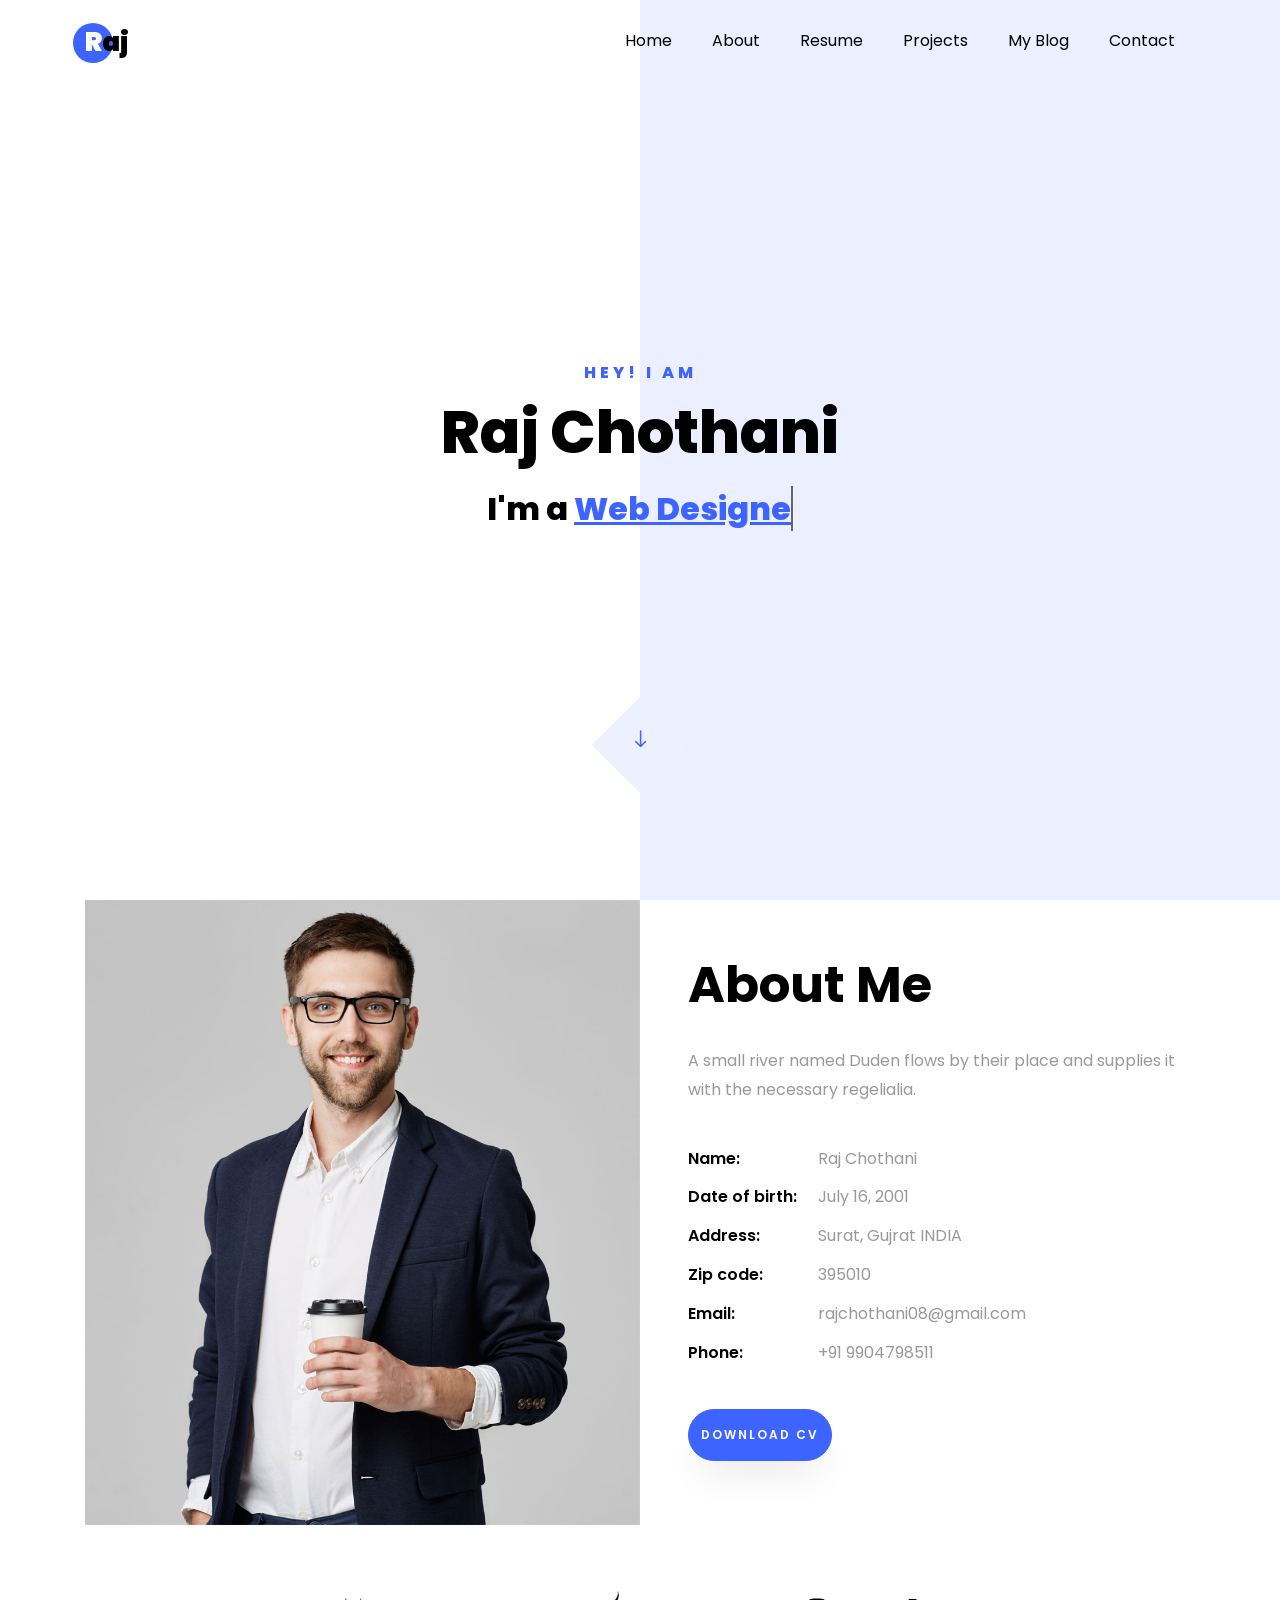
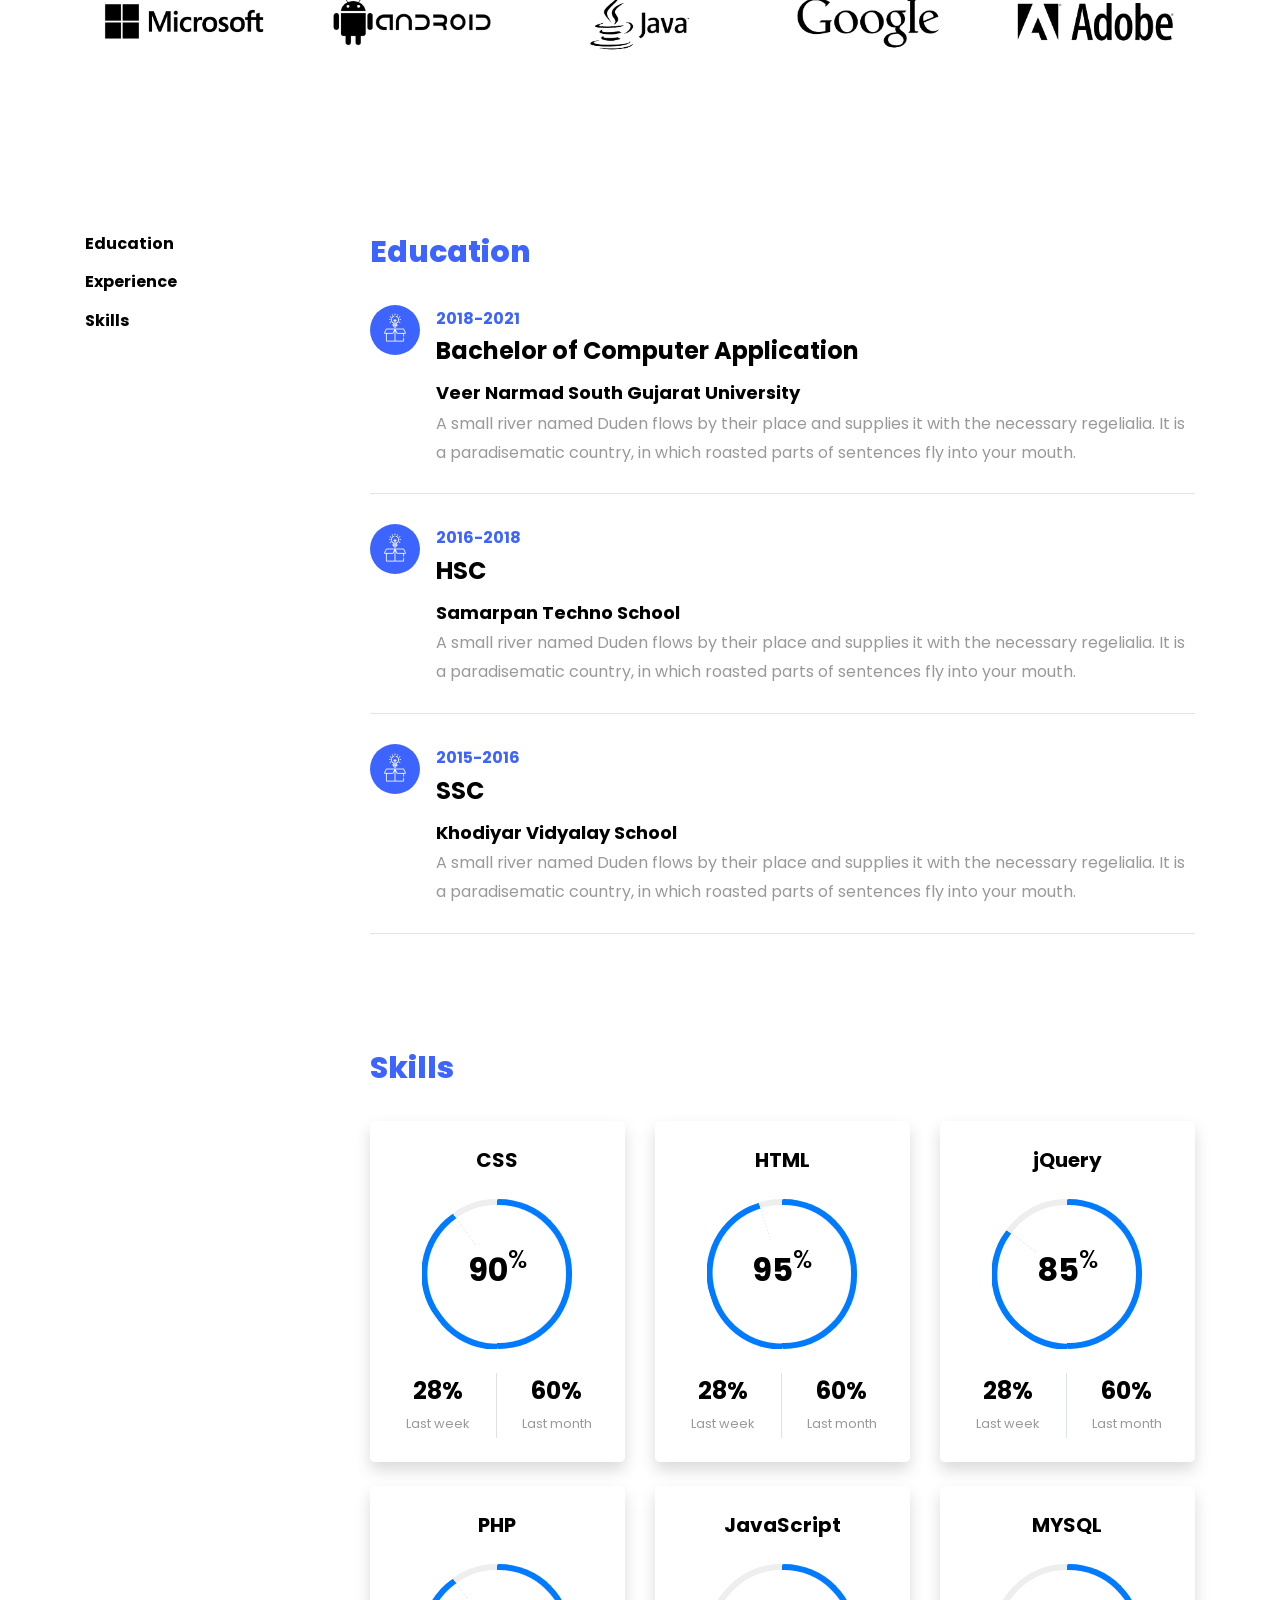
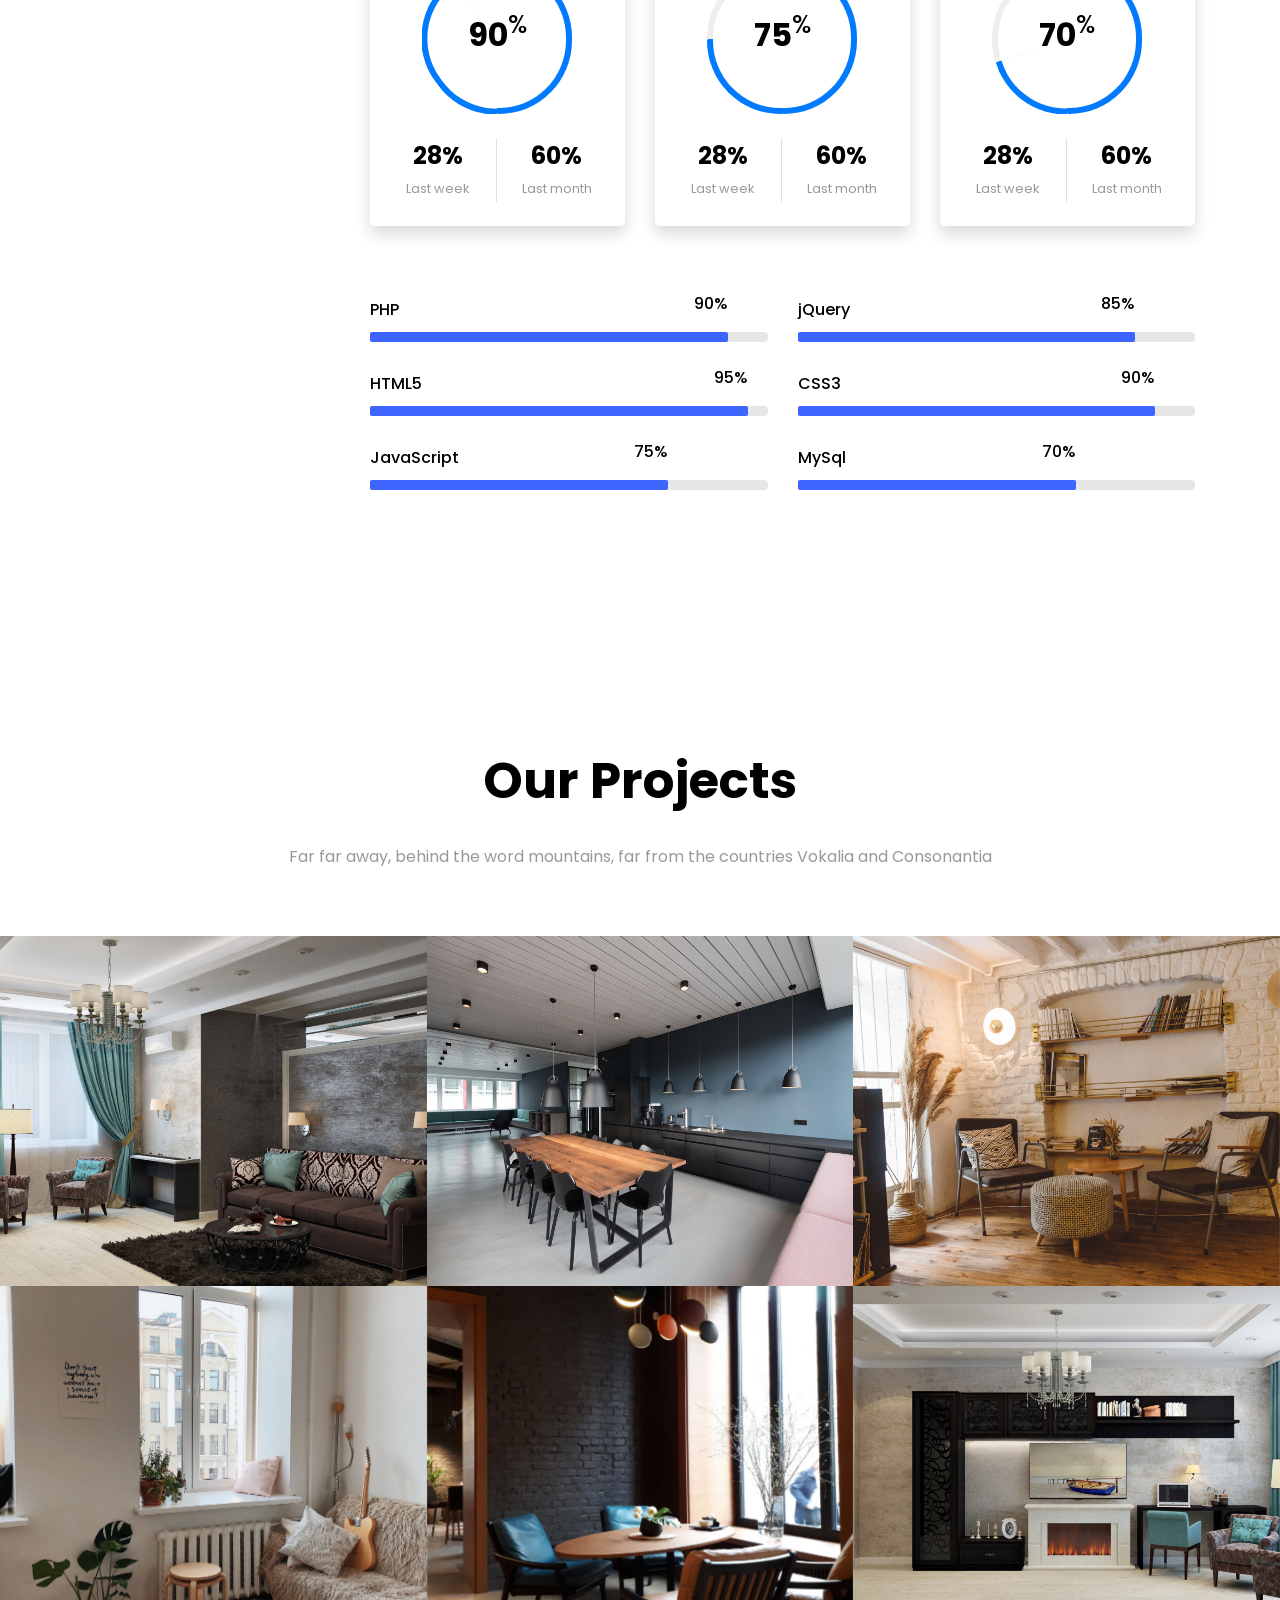
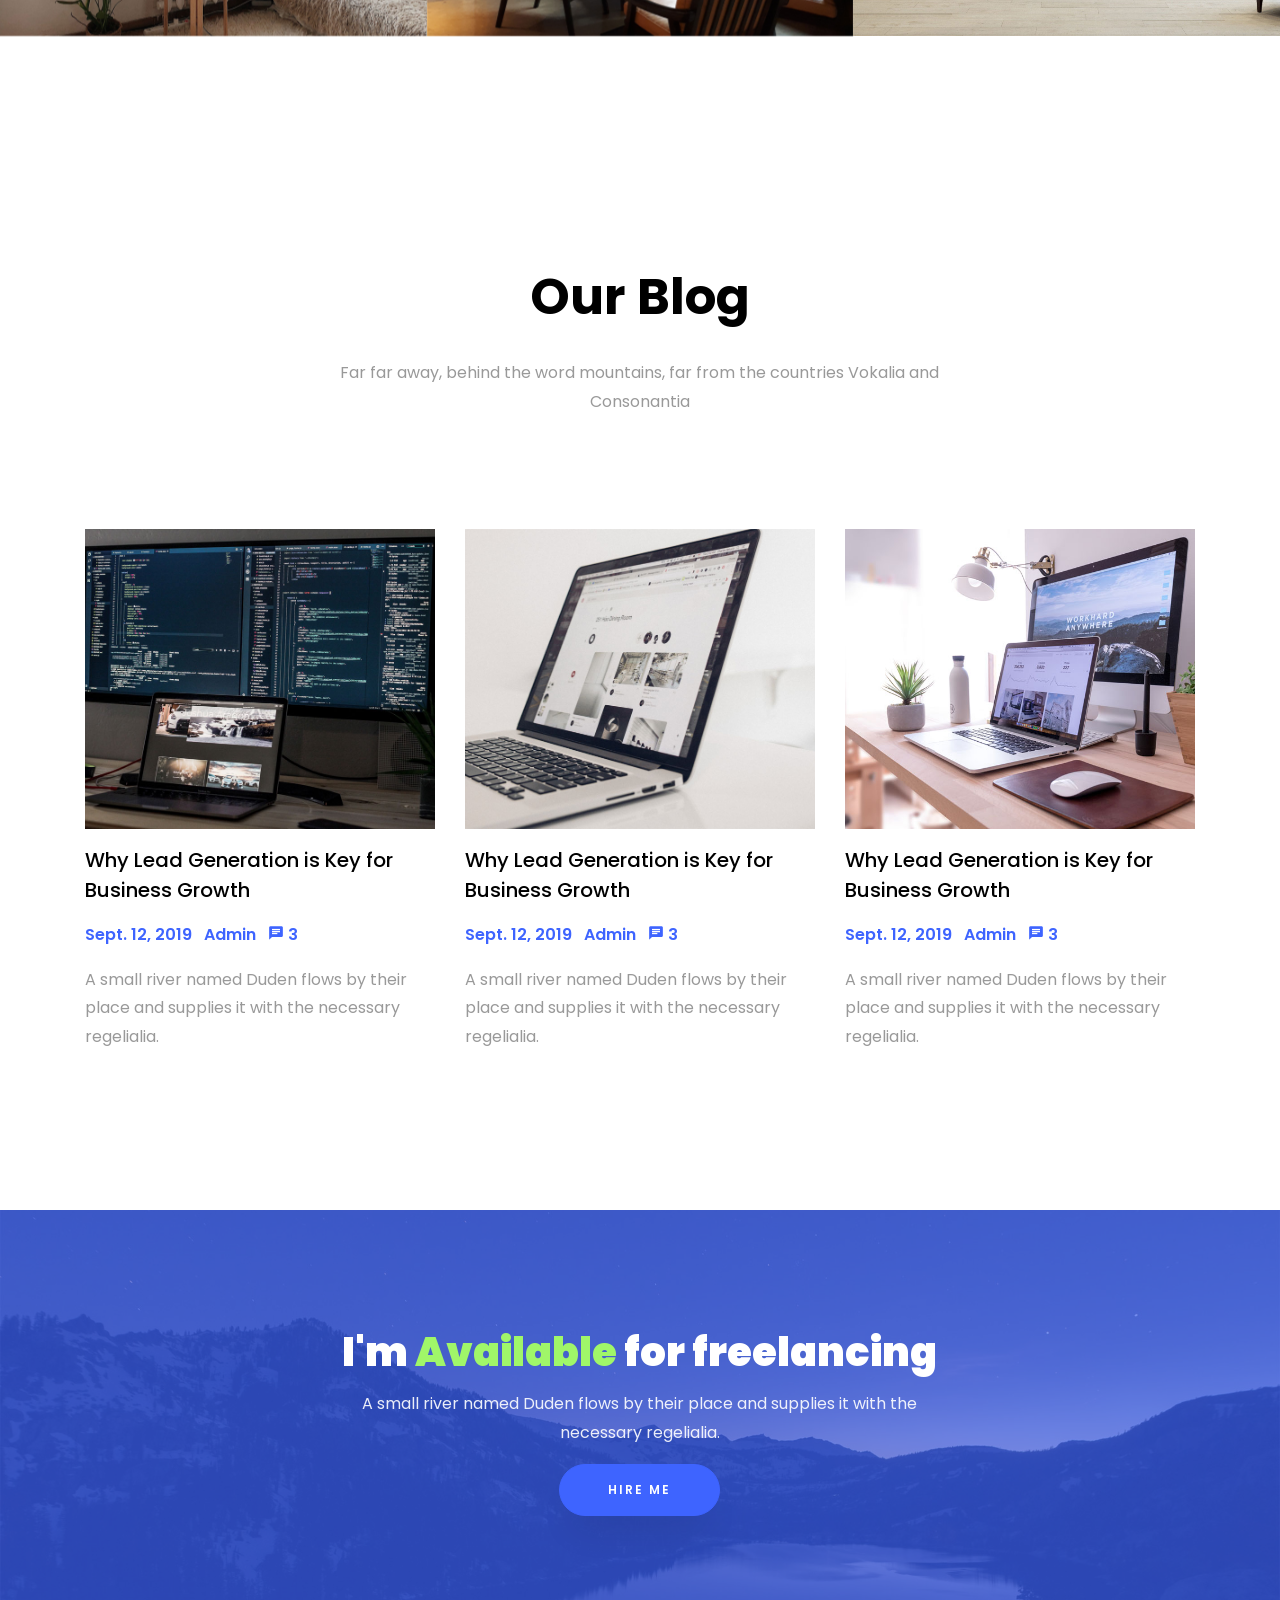
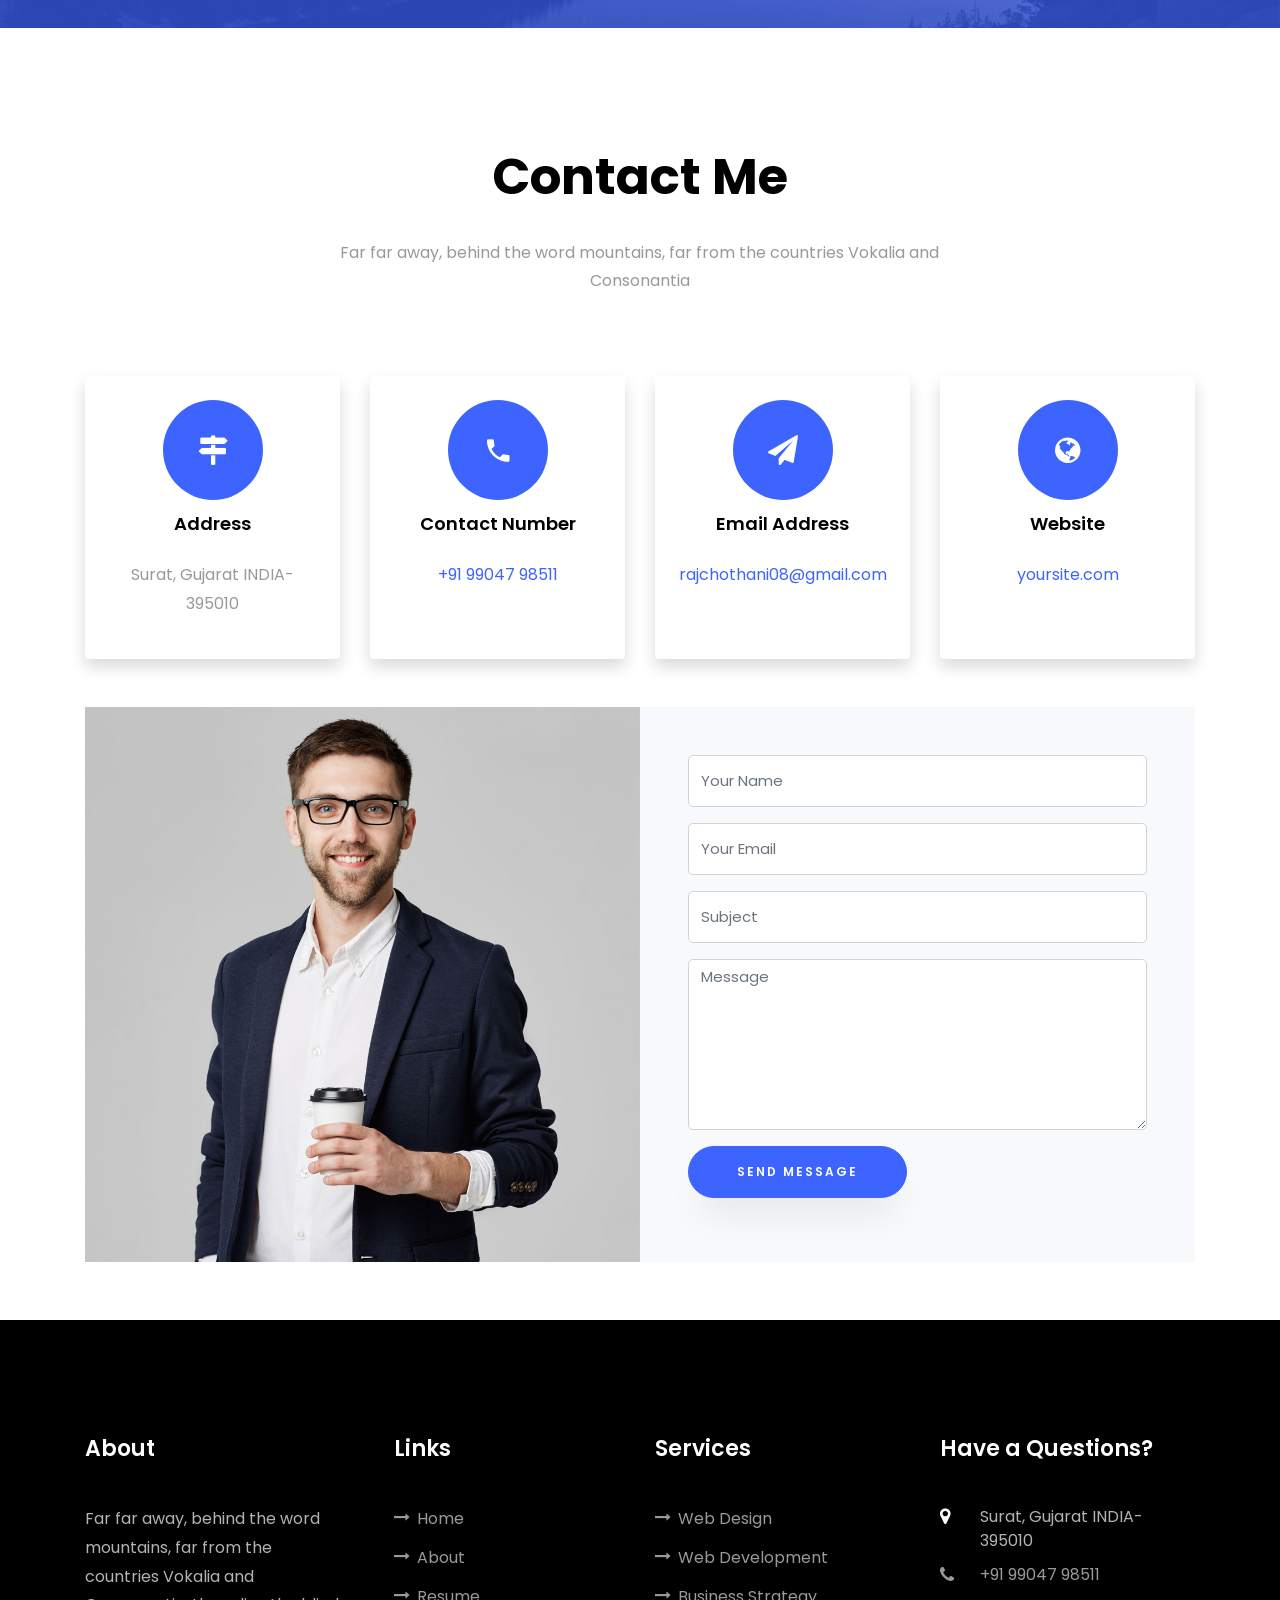
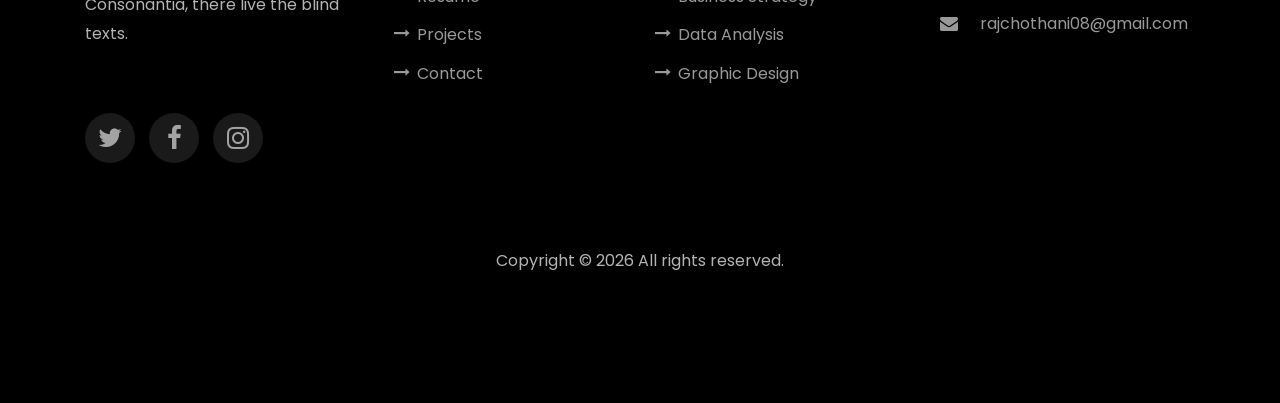
==== commit 05942c95: "Update index.html" ====
--- a/index.html
+++ b/index.html
@@ -87,7 +87,7 @@
                 <span class="number" data-number="10">0</span>
                 <span>Project complete</span>
               </p> -->
-              <p><a href="#" class="btn btn-primary py-3 px-3">Download CV</a></p>
+              <p><a href="#" class="btn btn-primary py-3" px-3 download="">Download CV</a></p>
             </div>
           </div>
           
@@ -1045,4 +1045,4 @@
 </body>
 
 
-</html>+</html>
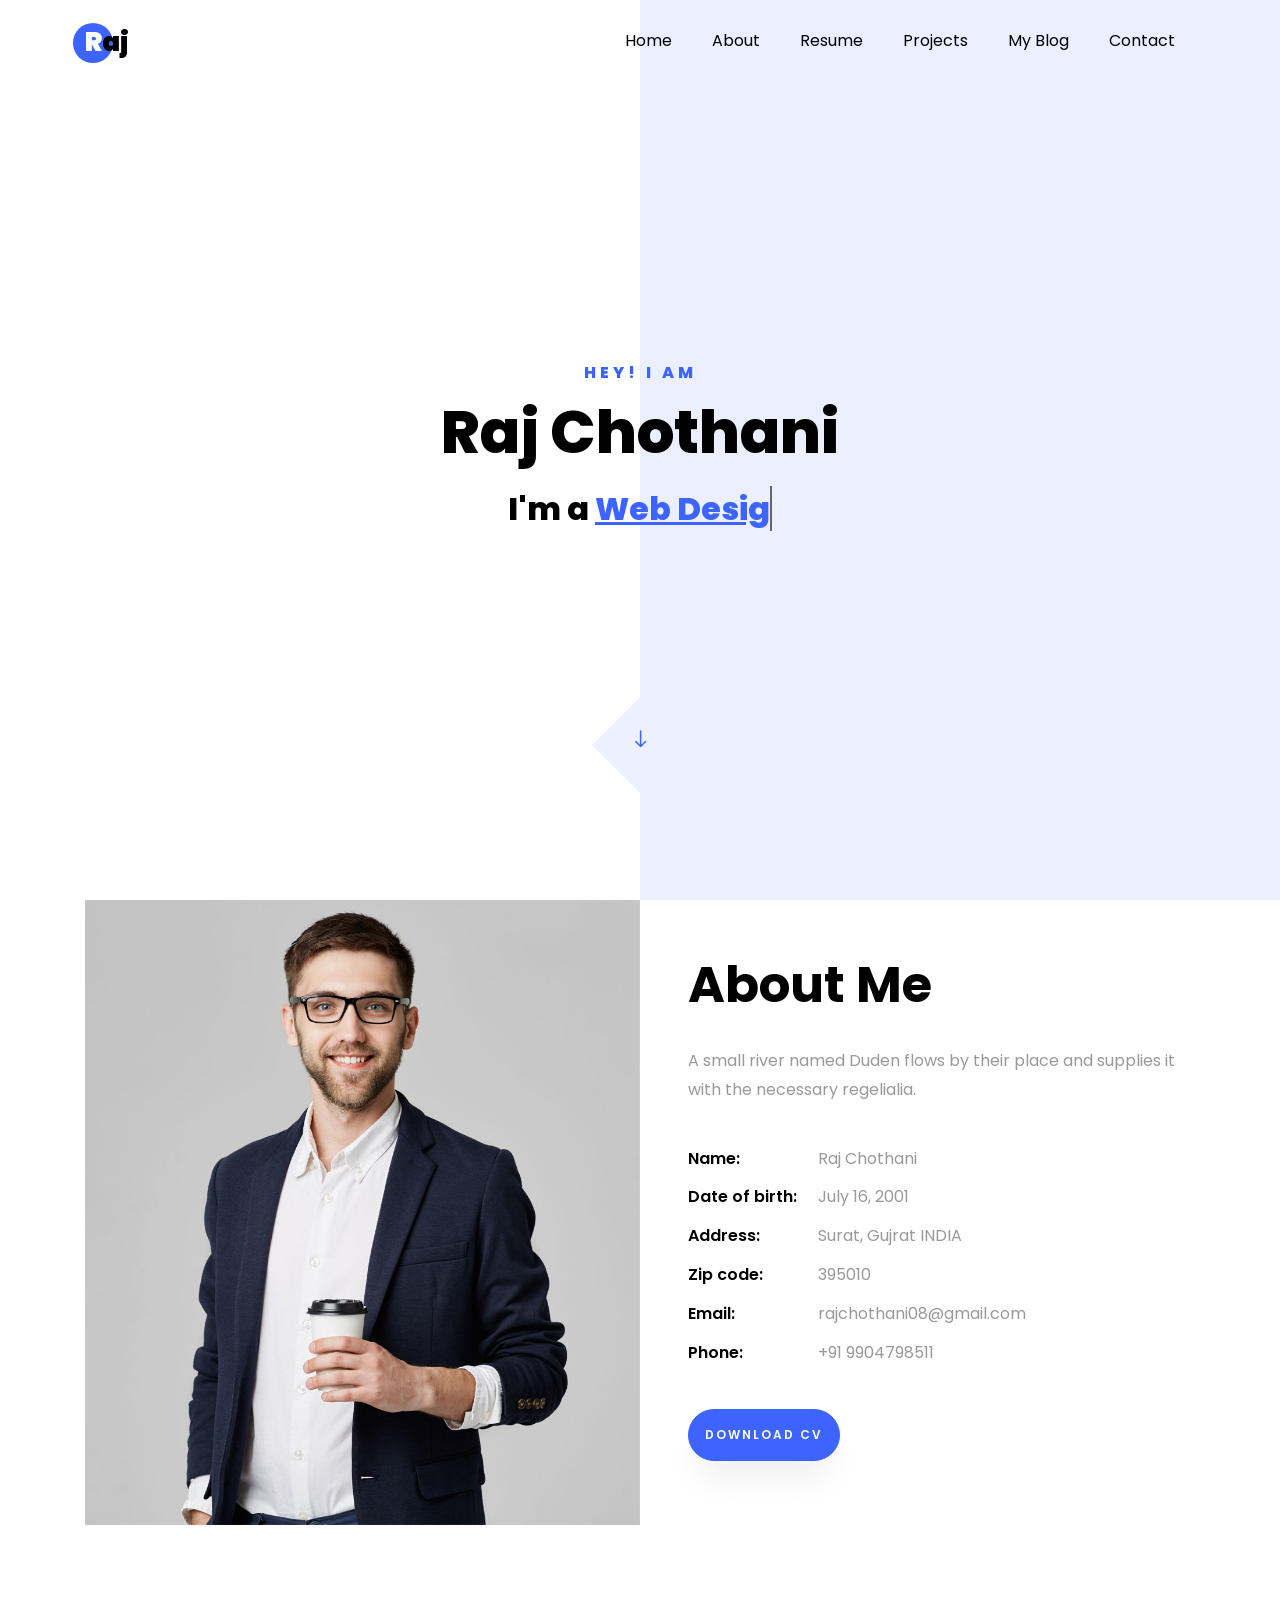
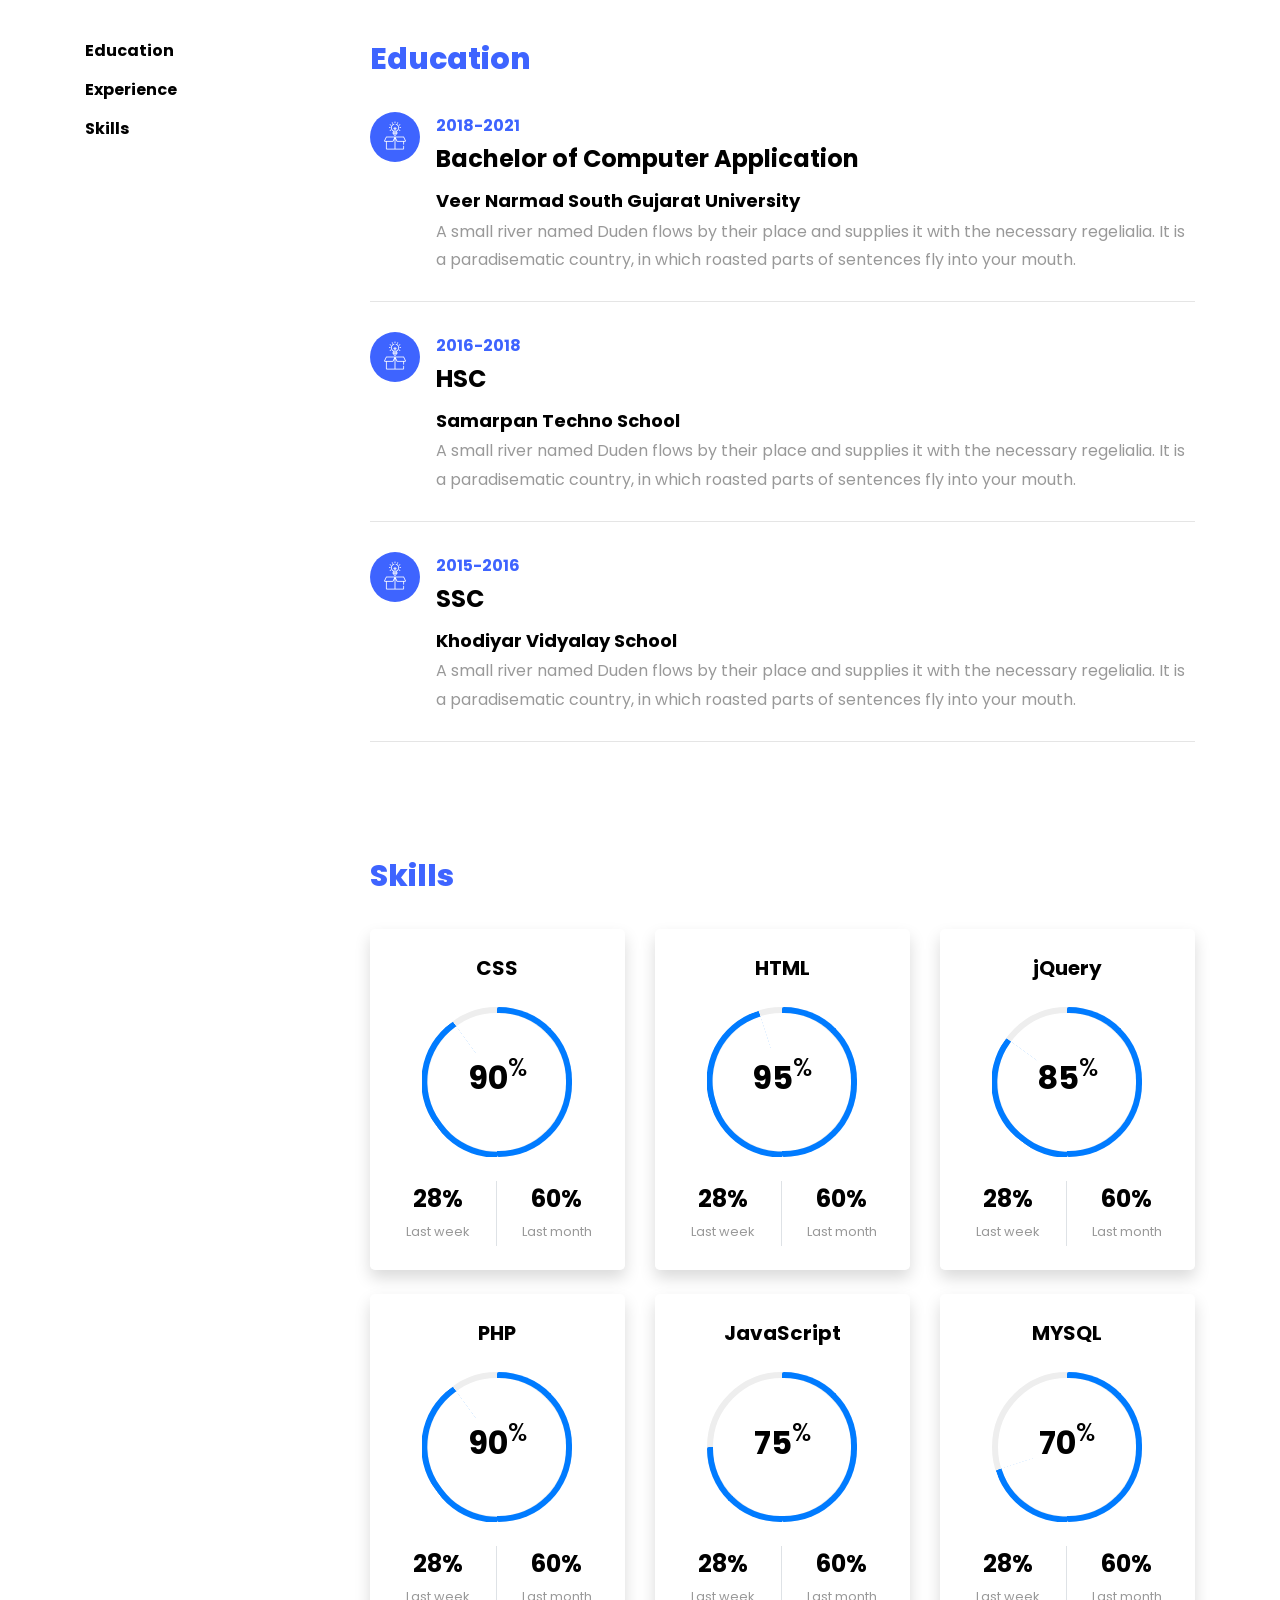
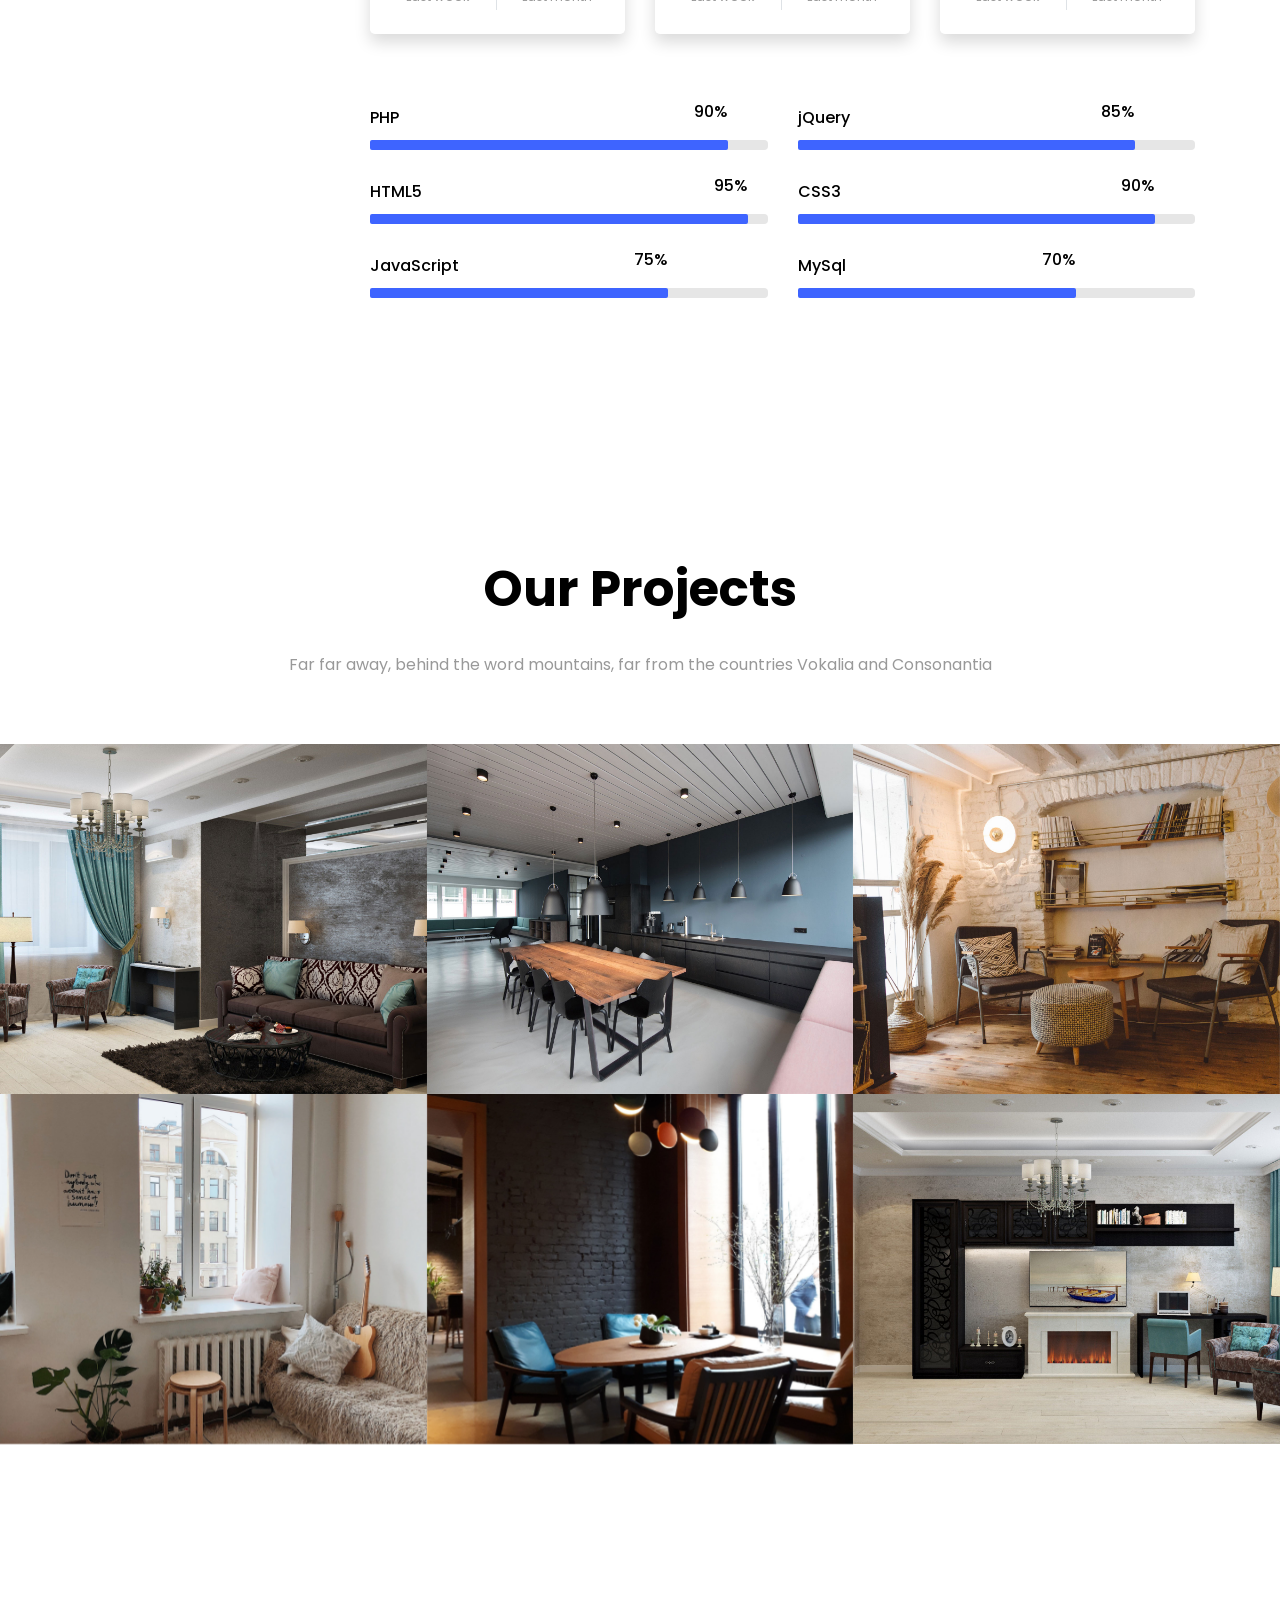
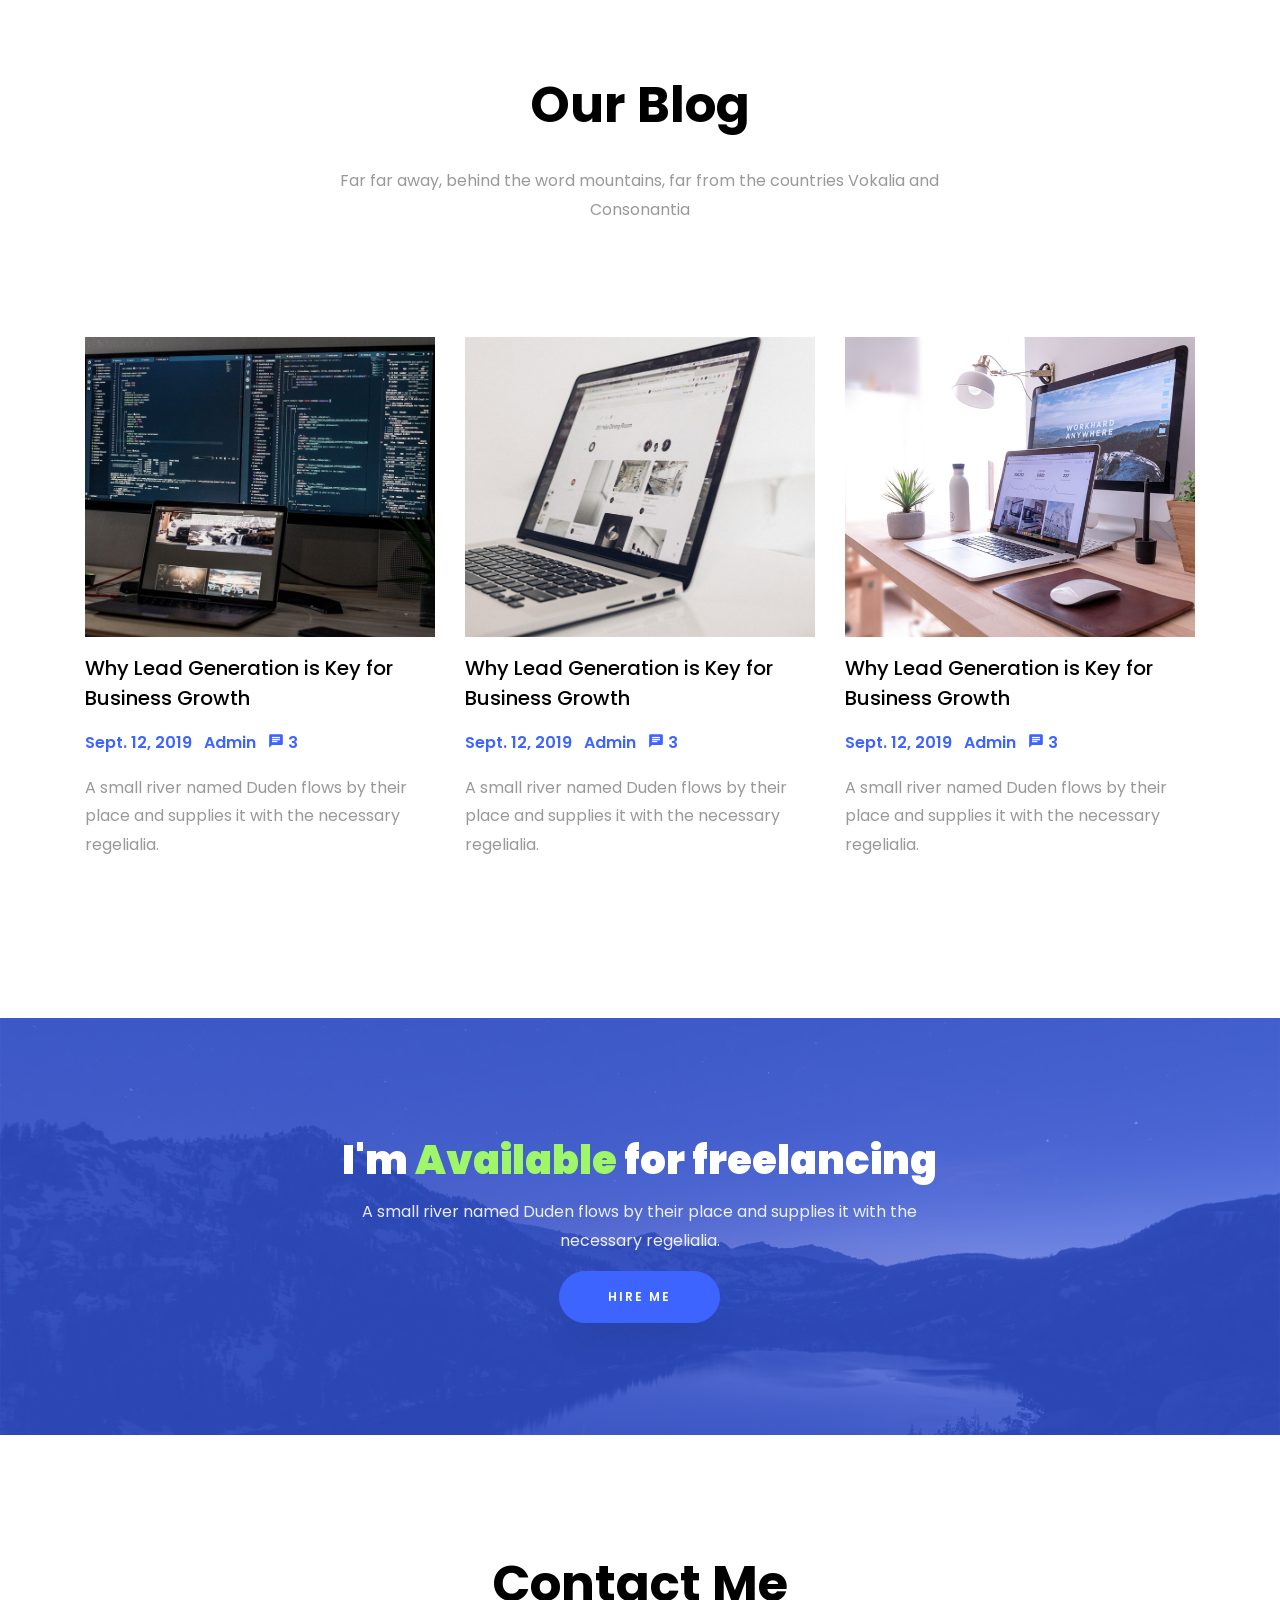
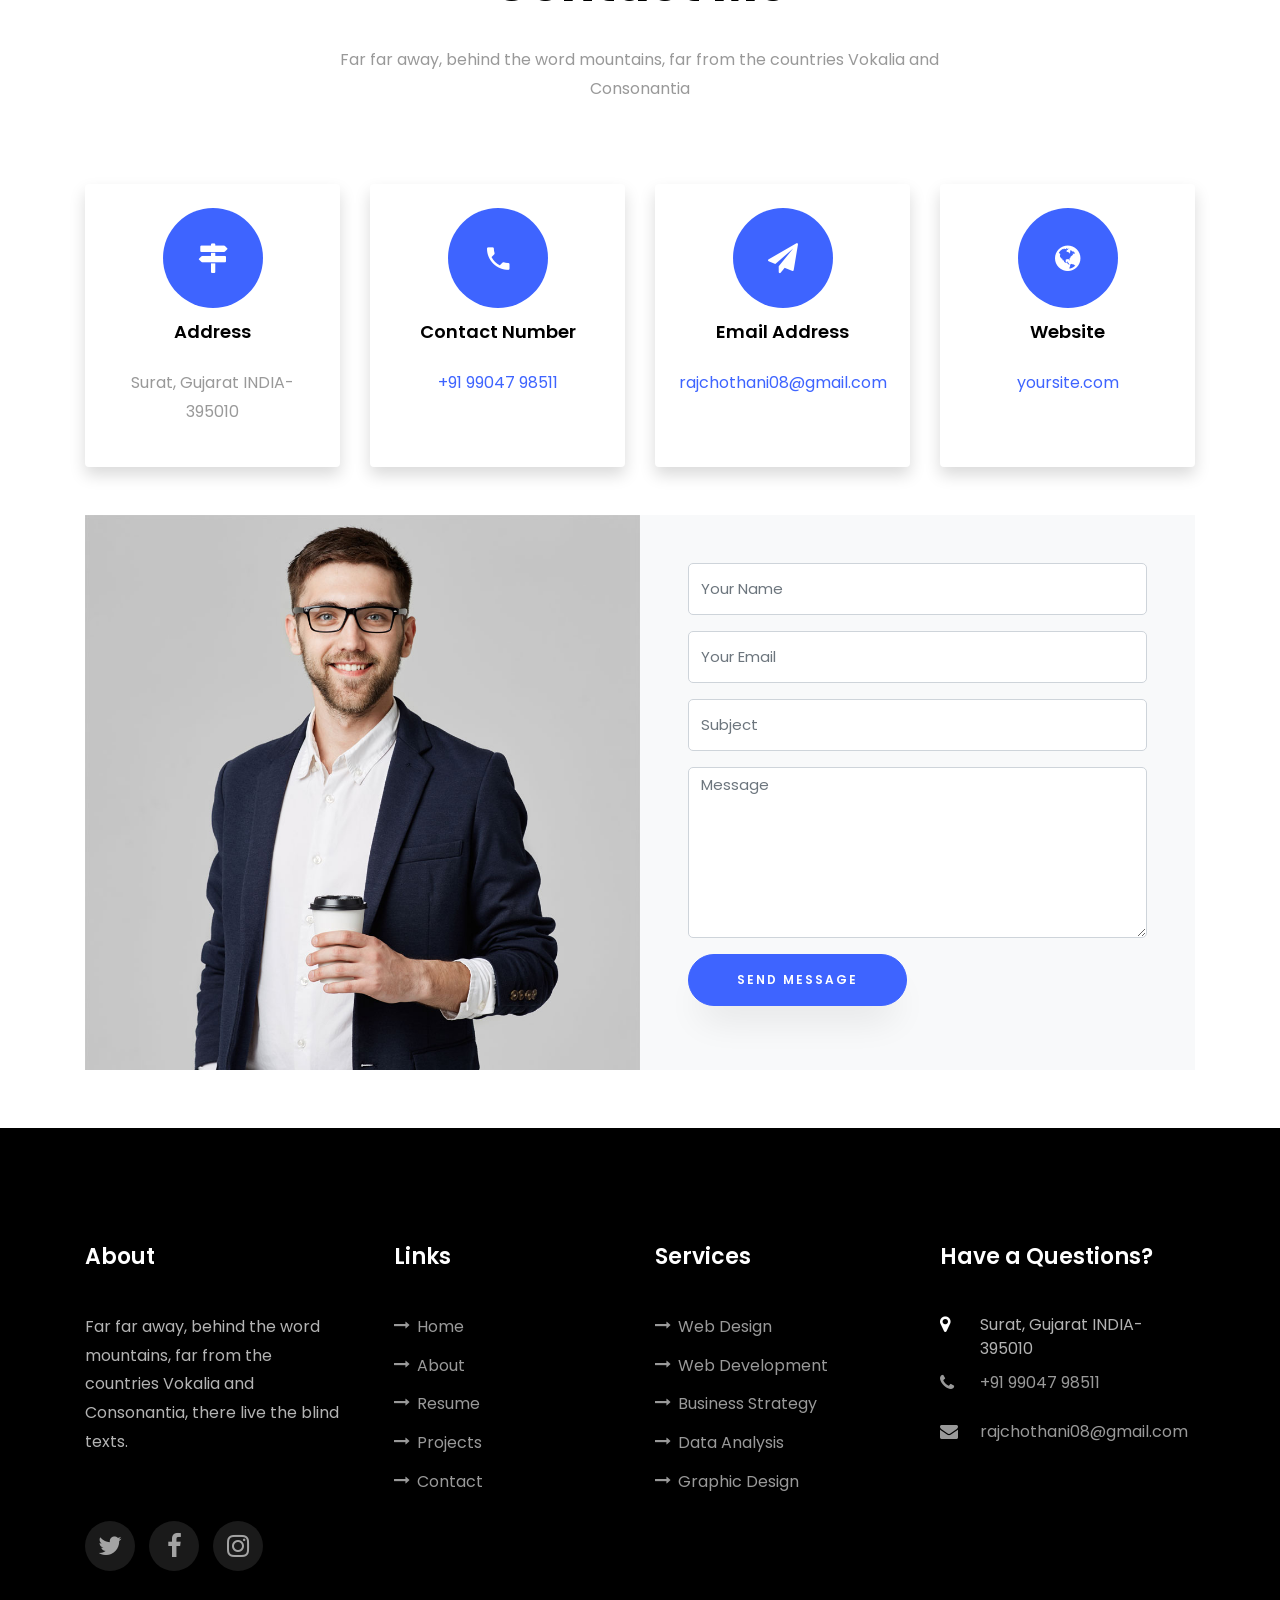
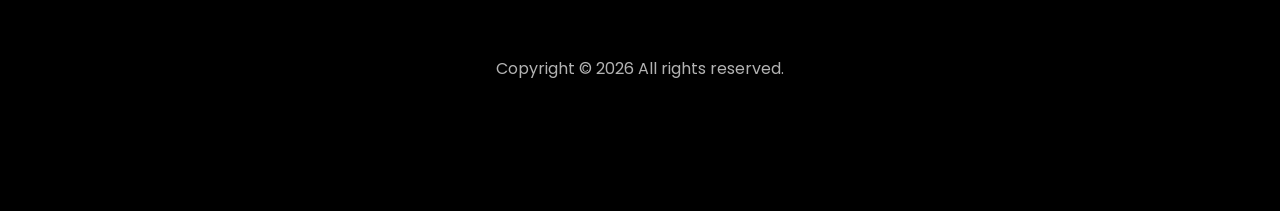
==== commit ddfabc3e: "Update index.html" ====
--- a/index.html
+++ b/index.html
@@ -87,7 +87,7 @@
                 <span class="number" data-number="10">0</span>
                 <span>Project complete</span>
               </p> -->
-              <p><a href="#" class="btn btn-primary py-3" px-3 download="">Download CV</a></p>
+              <p><a href="images/about.jpg" class="btn btn-primary py-3 px-3" download="">Download CV</a></p>
             </div>
           </div>
           
@@ -95,27 +95,7 @@
       </div>
     </div>
   </section>
-  <section class="ftco-section ftco-partner">
-    <div class="container">
-      <div class="row">
-        <div class="col-sm ftco-animate">
-          <a href="#" class="partner"><img src="images/partner-1.png" class="img-fluid" alt="Colorlib Template"></a>
-        </div>
-        <div class="col-sm ftco-animate">
-          <a href="#" class="partner"><img src="images/partner-2.png" class="img-fluid" alt="Colorlib Template"></a>
-        </div>
-        <div class="col-sm ftco-animate">
-          <a href="#" class="partner"><img src="images/partner-3.png" class="img-fluid" alt="Colorlib Template"></a>
-        </div>
-        <div class="col-sm ftco-animate">
-          <a href="#" class="partner"><img src="images/partner-4.png" class="img-fluid" alt="Colorlib Template"></a>
-        </div>
-        <div class="col-sm ftco-animate">
-          <a href="#" class="partner"><img src="images/partner-5.png" class="img-fluid" alt="Colorlib Template"></a>
-        </div>
-      </div>
-    </div>
-  </section>
+
   <section class="ftco-section ftco-no-pb goto-here" id="resume-section">
     <div class="container">
       <div class="row">
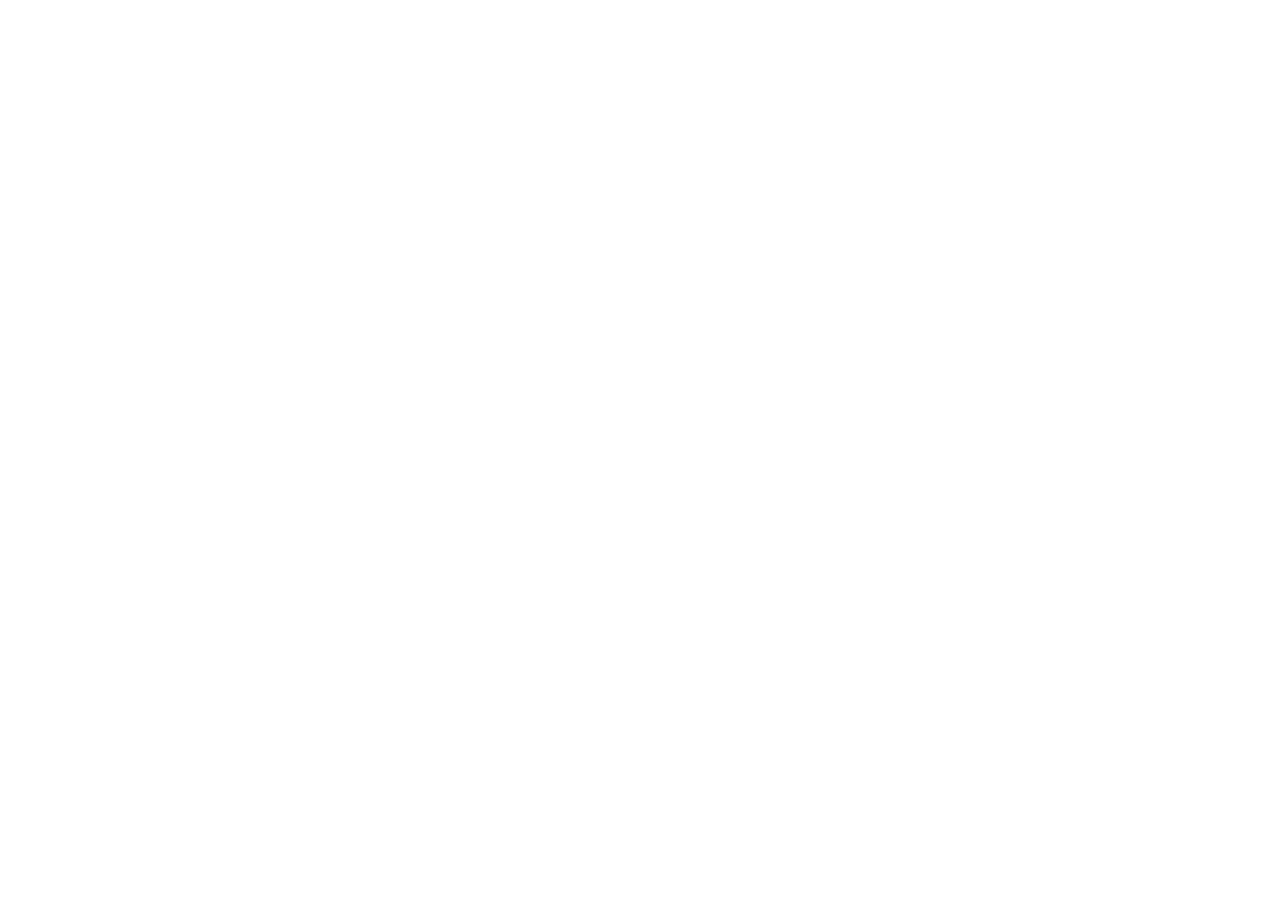
==== commit f4ad1ce9: "new projects initial update" ====
--- a/index.html
+++ b/index.html
@@ -1,1028 +1,194 @@
 <!DOCTYPE html>
 <html lang="en">
 
-
 <head>
-  <title></title>
-  <meta charset="utf-8">
-  <meta name="viewport" content="width=device-width, initial-scale=1, shrink-to-fit=no">
-  <link href="https://fonts.googleapis.com/css?family=Poppins:100,200,300,400,500,600,700,800,900" rel="stylesheet">
-  <link rel="stylesheet" href="css/style.css">
+  <meta charset="UTF-8">
+  <meta name="viewport" content="width=device-width, initial-scale=1.0">
+  <meta http-equiv="X-UA-Compatible" content="ie=edge">
+  <title>Happy Birthday!!! :)</title>
+  <link href="https://fonts.googleapis.com/css?family=Work+Sans:300,400" rel="stylesheet">
+  <link rel="shortcut icon" type="image/png" href="img/favicon.png" />
+  <link rel="stylesheet" href="style/style.css">
 </head>
 
-<body data-spy="scroll" data-target=".site-navbar-target" data-offset="300">
-  <nav class="navbar navbar-expand-lg navbar-dark ftco_navbar ftco-navbar-light site-navbar-target" id="ftco-navbar">
-    <div class="container">
-      <a class="navbar-brand" href="index.html"><span>R</span>aj</a>
-      <button class="navbar-toggler js-fh5co-nav-toggle fh5co-nav-toggle" type="button" data-toggle="collapse"
-        data-target="#ftco-nav" aria-controls="ftco-nav" aria-expanded="false" aria-label="Toggle navigation">
-        <span class="oi oi-menu"></span> Menu
-      </button>
-      <div class="collapse navbar-collapse" id="ftco-nav">
-        <ul class="navbar-nav nav ml-auto">
-          <li class="nav-item"><a href="#home-section" class="nav-link"><span>Home</span></a></li>
-          <li class="nav-item"><a href="#about-section" class="nav-link"><span>About</span></a></li>
-          <li class="nav-item"><a href="#resume-section" class="nav-link"><span>Resume</span></a></li>
-          <li class="nav-item"><a href="#projects-section" class="nav-link"><span>Projects</span></a></li>
-          <li class="nav-item"><a href="#blog-section" class="nav-link"><span>My Blog</span></a></li>
-          <li class="nav-item"><a href="#contact-section" class="nav-link"><span>Contact</span></a></li>
-        </ul>
+<body>
+
+  <div class="container">
+    <div class="one">
+      <h1 class="one">
+        <span data-node-name="greeting">Hey</span>
+        <span data-node-name="name">Shrusti</span>
+      </h1>
+      <p class="two" data-node-name="greetingText">I'm Lucky To Have You Best Friend Like You!! :)</p>
+    </div>
+    <div class="three">
+      <p data-node-name="text1">It's your birthday!!! :D</p>
+    </div>
+    <div class="four">
+      <div class="text-box">
+        <p class="hbd-chatbox" data-node-name="textInChatBox">Happy birthday to you!! Yeee! Many many happy blah...</p>
+        <p class="fake-btn" data-node-name="sendButtonLabel">Send</p>
       </div>
     </div>
-  </nav>
-  <section class="hero-wrap js-fullheight">
-    <div class="overlay"></div>
-    <div class="container">
-      <div class="row no-gutters slider-text js-fullheight justify-content-center align-items-center">
-        <div class="col-lg-8 col-md-6 ftco-animate d-flex align-items-center">
-          <div class="text text-center">
-            <span class="subheading">Hey! I am</span>
-            <h1>Raj Chothani</h1>
-            <h2>I'm a
-              <span class="txt-rotate" data-period="2000" data-rotate='[ "Web Designer.", "Developer."]'></span>
-            </h2>
-          </div>
-        </div>
+    <div class="five">
+      <p class="idea-1" data-node-name="text2">That's what I was going to do.</p>
+      <p class="idea-2" data-node-name="text3">But then I stopped.</p>
+      <p class="idea-3">
+        <span data-node-name="text4">I realised, I wanted to do something</span>
+        <strong data-node-name="text4Adjective">special</strong>.</p>
+      <p class="idea-4" data-node-name="text5Entry">Because,</p>
+      <p class="idea-5">
+        <span data-node-name="text5Content">You are Special</span>
+        <span class="smiley" data-node-name="smiley">:)</span>
+      </p>
+      <p class="idea-6">
+        <span data-node-name="bigTextPart1">S</span>
+        <span data-node-name="bigTextPart2">O</span>
+      </p>
+    </div>
+    <div class="six">
+      <img src="img/img.gif" alt="" class="lydia-dp" data-node-name="imagePath" hieght="200">
+      <!-- <img src="img/hat.svg" alt="" class="hat"> -->
+      <div class="wish">
+        <h3 class="wish-hbd" data-node-name="wishHeading">Happy Birthday !!</h3>
+        <h5 data-node-name="wishText">Don’t forget to smile awkwardly as everyone sings you happy birthday today.   ;)</h5>
       </div>
     </div>
-    </div>
-    <div class="mouse">
-      <a href="#" class="mouse-icon">
-        <div class="mouse-wheel"><span class="ion-ios-arrow-round-down"></span></div>
-      </a>
-    </div>
-  </section>
-  
-  <section class="ftco-about img ftco-section ftco-no-pt ftco-no-pb" id="about-section">
-    <div class="container">
-      <div class="row d-flex no-gutters">
-        <div class="col-md-6 col-lg-6 d-flex">
-          <div class="img-about img d-flex align-items-stretch">
-            <div class="overlay"></div>
-            <div class="img d-flex align-self-stretch align-items-center"
-              style="background-image:url(images/about.jpg);">
-            </div>
-          </div>
-        </div>
-        <div class="col-md-6 col-lg-6 pl-md-5 py-5">
-          <div class="row justify-content-start pb-3">
-            <div class="col-md-12 heading-section ftco-animate">
-              <h1 class="big">About</h1>
-              <h2 class="mb-4">About Me</h2>
-              <p>A small river named Duden flows by their place and supplies it with the necessary regelialia.</p>
-              <ul class="about-info mt-4 px-md-0 px-2">
-                <li class="d-flex"><span>Name:</span> <span>Raj Chothani</span></li>
-                <li class="d-flex"><span>Date of birth:</span> <span>July 16, 2001</span></li>
-                <li class="d-flex"><span>Address:</span> <span>Surat, Gujrat INDIA</span></li>
-                <li class="d-flex"><span>Zip code:</span> <span>395010</span></li>
-                <li class="d-flex"><span>Email:</span><span><a>rajchothani08@</a>gmail.com</span></li>
-                <li class="d-flex"><span>Phone: </span> <span>+91 9904798511</span></li>
-              </ul>
-            </div>
-          </div>
-        
-          <div class="counter-wrap ftco-animate d-flex mt-md-3">
-            <div class="text">
-              <!-- <p class="mb-4">
-                <span class="number" data-number="10">0</span>
-                <span>Project complete</span>
-              </p> -->
-              <p><a href="images/about.jpg" class="btn btn-primary py-3 px-3" download="">Download CV</a></p>
-            </div>
-          </div>
-          
-        </div>
+    <div class="seven">
+      <div class="baloons">
+        <img src="img/ballon2.svg" alt="">
+        <img src="img/ballon1.svg" alt="">
+        <img src="img/ballon3.svg" alt="">
+        <img src="img/ballon1.svg" alt="">
+        <img src="img/ballon2.svg" alt="">
+        <img src="img/ballon3.svg" alt="">
+        <img src="img/ballon2.svg" alt="">
+        <img src="img/ballon3.svg" alt="">
+        <img src="img/ballon1.svg" alt="">
+        <img src="img/ballon2.svg" alt="">
+        <img src="img/ballon3.svg" alt="">
+        <img src="img/ballon2.svg" alt="">
+        <img src="img/ballon1.svg" alt="">
+        <img src="img/ballon3.svg" alt="">
+        <img src="img/ballon2.svg" alt="">
+        <img src="img/ballon3.svg" alt="">
+        <img src="img/ballon1.svg" alt="">
+        <img src="img/ballon2.svg" alt="">
+        <img src="img/ballon1.svg" alt="">
+        <img src="img/ballon3.svg" alt="">
+        <img src="img/ballon3.svg" alt="">
+        <img src="img/ballon1.svg" alt="">
+        <img src="img/ballon2.svg" alt="">
+        <img src="img/ballon3.svg" alt="">
+        <img src="img/ballon2.svg" alt="">
+        <img src="img/ballon1.svg" alt="">
+        <img src="img/ballon3.svg" alt="">
+        <img src="img/ballon2.svg" alt="">
+        <img src="img/ballon3.svg" alt="">
+        <img src="img/ballon1.svg" alt="">
+        <img src="img/ballon2.svg" alt="">
+        <img src="img/ballon1.svg" alt="">
+        <img src="img/ballon3.svg" alt="">
       </div>
     </div>
-  </section>
+    <div class="eight">
+      <svg viewBox="0 0 40 40" xmlns="http://www.w3.org/2000/svg">
+        <circle cx="20" cy="20" r="20" />
+      </svg>
+      <svg viewBox="0 0 40 40" xmlns="http://www.w3.org/2000/svg">
+        <circle cx="20" cy="20" r="20" />
+      </svg>
+      <svg viewBox="0 0 40 40" xmlns="http://www.w3.org/2000/svg">
+        <circle cx="20" cy="20" r="20" />
+      </svg>
+      <svg viewBox="0 0 40 40" xmlns="http://www.w3.org/2000/svg">
+        <circle cx="20" cy="20" r="20" />
+      </svg>
+      <svg viewBox="0 0 40 40" xmlns="http://www.w3.org/2000/svg">
+        <circle cx="20" cy="20" r="20" />
+      </svg>
+      <svg viewBox="0 0 40 40" xmlns="http://www.w3.org/2000/svg">
+        <circle cx="20" cy="20" r="20" />
+      </svg>
+      <svg viewBox="0 0 40 40" xmlns="http://www.w3.org/2000/svg">
+        <circle cx="20" cy="20" r="20" />
+      </svg>
+      <svg viewBox="0 0 40 40" xmlns="http://www.w3.org/2000/svg">
+        <circle cx="20" cy="20" r="20" />
+      </svg>
+      <svg viewBox="0 0 40 40" xmlns="http://www.w3.org/2000/svg">
+        <circle cx="20" cy="20" r="20" />
+      </svg>
+    </div>
 
-  <section class="ftco-section ftco-no-pb goto-here" id="resume-section">
-    <div class="container">
-      <div class="row">
-        <div class="col-md-3">
-          <nav id="navi">
-            <ul>
-              <li><a href="#page-1">Education</a></li>
-              <li><a href="#page-2">Experience</a></li>
-              <li><a href="#page-3">Skills</a></li>
-            </ul>
-          </nav>
-        </div>
-        <div class="col-md-9">
-          <div id="page-1" class="page one">
-            <h2 class="heading">Education</h2>
-            <div class="resume-wrap d-flex ftco-animate">
-              <div class="icon d-flex align-items-center justify-content-center">
-                <span class="flaticon-ideas"></span>
-              </div>
-              <div class="text pl-3">
-                <span class="date">2018-2021</span>
-                <h2>Bachelor of Computer Application</h2>
-                <span class="position">Veer Narmad South Gujarat University</span>
-                <p>A small river named Duden flows by their place and supplies it with the necessary regelialia. It is a
-                  paradisematic country, in which roasted parts of sentences fly into your mouth.</p>
-              </div>
-            </div>
-            <div class="resume-wrap d-flex ftco-animate">
-              <div class="icon d-flex align-items-center justify-content-center">
-                <span class="flaticon-ideas"></span>
-              </div>
-              <div class="text pl-3">
-                <span class="date">2016-2018</span>
-                <h2>HSC</h2>
-                <span class="position">Samarpan Techno School</span>
-                <p>A small river named Duden flows by their place and supplies it with the necessary regelialia. It is a
-                  paradisematic country, in which roasted parts of sentences fly into your mouth.</p>
-              </div>
-            </div>
-            <div class="resume-wrap d-flex ftco-animate">
-              <div class="icon d-flex align-items-center justify-content-center">
-                <span class="flaticon-ideas"></span>
-              </div>
-              <div class="text pl-3">
-                <span class="date">2015-2016</span>
-                <h2>SSC</h2>
-                <span class="position">Khodiyar Vidyalay School</span>
-                <p>A small river named Duden flows by their place and supplies it with the necessary regelialia. It is a
-                  paradisematic country, in which roasted parts of sentences fly into your mouth.</p>
-              </div>
-            </div>
-          </div>
-
-          <!-- <div id="page-2" class="page two">
-            <h2 class="heading">Experience</h2>
-            <div class="resume-wrap d-flex ftco-animate">
-              <div class="icon d-flex align-items-center justify-content-center">
-                <span class="flaticon-ideas"></span>
-              </div>
-              <div class="text pl-3">
-                <span class="date">2014-2015</span>
-                <h2>Software Developer</h2>
-                <span class="position">Cambridge University</span>
-                <p>A small river named Duden flows by their place and supplies it with the necessary regelialia. It is a
-                  paradisematic country, in which roasted parts of sentences fly into your mouth.</p>
-              </div>
-            </div>
-            <div class="resume-wrap d-flex ftco-animate">
-              <div class="icon d-flex align-items-center justify-content-center">
-                <span class="flaticon-ideas"></span>
-              </div>
-              <div class="text pl-3">
-                <span class="date">2014-2015</span>
-                <h2>Web Designer</h2>
-                <span class="position">Cambridge University</span>
-                <p>A small river named Duden flows by their place and supplies it with the necessary regelialia. It is a
-                  paradisematic country, in which roasted parts of sentences fly into your mouth.</p>
-              </div>
-            </div>
-            <div class="resume-wrap d-flex ftco-animate">
-              <div class="icon d-flex align-items-center justify-content-center">
-                <span class="flaticon-ideas"></span>
-              </div>
-              <div class="text pl-3">
-                <span class="date">2014-2015</span>
-                <h2>Web Marketing</h2>
-                <span class="position">Cambridge University</span>
-                <p>A small river named Duden flows by their place and supplies it with the necessary regelialia. It is a
-                  paradisematic country, in which roasted parts of sentences fly into your mouth.</p>
-              </div>
-            </div>
-            <div class="resume-wrap d-flex ftco-animate">
-              <div class="icon d-flex align-items-center justify-content-center">
-                <span class="flaticon-ideas"></span>
-              </div>
-              <div class="text pl-3">
-                <span class="date">2014-2015</span>
-                <h2>Art &amp; Creative Director</h2>
-                <span class="position">Side Tech</span>
-                <p>A small river named Duden flows by their place and supplies it with the necessary regelialia. It is a
-                  paradisematic country, in which roasted parts of sentences fly into your mouth.</p>
-              </div>
-            </div>
-            <div class="resume-wrap d-flex ftco-animate">
-              <div class="icon d-flex align-items-center justify-content-center">
-                <span class="flaticon-ideas"></span>
-              </div>
-              <div class="text pl-3">
-                <span class="date">2014-2015</span>
-                <h2>Wordpress Developer</h2>
-                <span class="position">Cambridge University</span>
-                <p>A small river named Duden flows by their place and supplies it with the necessary regelialia. It is a
-                  paradisematic country, in which roasted parts of sentences fly into your mouth.</p>
-              </div>
-            </div>
-            <div class="resume-wrap d-flex ftco-animate">
-              <div class="icon d-flex align-items-center justify-content-center">
-                <span class="flaticon-ideas"></span>
-              </div>
-              <div class="text pl-3">
-                <span class="date">2017-2018</span>
-                <h2>UI/UX Designer</h2>
-                <span class="position">Cambridge University</span>
-                <p>A small river named Duden flows by their place and supplies it with the necessary regelialia. It is a
-                  paradisematic country, in which roasted parts of sentences fly into your mouth.</p>
-              </div>
-            </div>
-          </div> -->
-
-          <div id="page-3" class="page three">
-            <h2 class="heading">Skills</h2>
-            <div class="row progress-circle mb-5">
-              <div class="col-lg-4 mb-4">
-                <div class="bg-white rounded-lg shadow p-4">
-                  <h2 class="h5 font-weight-bold text-center mb-4">CSS</h2>
-
-                  <div class="progress mx-auto" data-value='90'>
-                    <span class="progress-left">
-                      <span class="progress-bar border-primary"></span>
-                    </span>
-                    <span class="progress-right">
-                      <span class="progress-bar border-primary"></span>
-                    </span>
-                    <div
-                      class="progress-value w-100 h-100 rounded-circle d-flex align-items-center justify-content-center">
-                      <div class="h2 font-weight-bold">90<sup class="small">%</sup></div>
-                    </div>
-                  </div>
-
-
-                  <div class="row text-center mt-4">
-                    <div class="col-6 border-right">
-                      <div class="h4 font-weight-bold mb-0">28%</div><span class="small text-gray">Last week</span>
-                    </div>
-                    <div class="col-6">
-                      <div class="h4 font-weight-bold mb-0">60%</div><span class="small text-gray">Last month</span>
-                    </div>
-                  </div>
-                </div>
-              </div>
-              <div class="col-lg-4 mb-4">
-                <div class="bg-white rounded-lg shadow p-4">
-                  <h2 class="h5 font-weight-bold text-center mb-4">HTML</h2>
-
-                  <div class="progress mx-auto" data-value='95'>
-                    <span class="progress-left">
-                      <span class="progress-bar border-primary"></span>
-                    </span>
-                    <span class="progress-right">
-                      <span class="progress-bar border-primary"></span>
-                    </span>
-                    <div
-                      class="progress-value w-100 h-100 rounded-circle d-flex align-items-center justify-content-center">
-                      <div class="h2 font-weight-bold">95<sup class="small">%</sup></div>
-                    </div>
-                  </div>
-
-
-                  <div class="row text-center mt-4">
-                    <div class="col-6 border-right">
-                      <div class="h4 font-weight-bold mb-0">28%</div><span class="small text-gray">Last week</span>
-                    </div>
-                    <div class="col-6">
-                      <div class="h4 font-weight-bold mb-0">60%</div><span class="small text-gray">Last month</span>
-                    </div>
-                  </div>
-                </div>
-              </div>
-              <div class="col-lg-4 mb-4">
-                <div class="bg-white rounded-lg shadow p-4">
-                  <h2 class="h5 font-weight-bold text-center mb-4">jQuery</h2>
-
-                  <div class="progress mx-auto" data-value='85'>
-                    <span class="progress-left">
-                      <span class="progress-bar border-primary"></span>
-                    </span>
-                    <span class="progress-right">
-                      <span class="progress-bar border-primary"></span>
-                    </span>
-                    <div
-                      class="progress-value w-100 h-100 rounded-circle d-flex align-items-center justify-content-center">
-                      <div class="h2 font-weight-bold">85<sup class="small">%</sup></div>
-                    </div>
-                  </div>
-
-
-                  <div class="row text-center mt-4">
-                    <div class="col-6 border-right">
-                      <div class="h4 font-weight-bold mb-0">28%</div><span class="small text-gray">Last week</span>
-                    </div>
-                    <div class="col-6">
-                      <div class="h4 font-weight-bold mb-0">60%</div><span class="small text-gray">Last month</span>
-                    </div>
-                  </div>
-                </div>
-              </div>
-
-              <div class="col-lg-4 mb-4">
-                <div class="bg-white rounded-lg shadow p-4">
-                  <h2 class="h5 font-weight-bold text-center mb-4">PHP</h2>
-
-                  <div class="progress mx-auto" data-value='90'>
-                    <span class="progress-left">
-                      <span class="progress-bar border-primary"></span>
-                    </span>
-                    <span class="progress-right">
-                      <span class="progress-bar border-primary"></span>
-                    </span>
-                    <div
-                      class="progress-value w-100 h-100 rounded-circle d-flex align-items-center justify-content-center">
-                      <div class="h2 font-weight-bold">90<sup class="small">%</sup></div>
-                    </div>
-                  </div>
-
-
-                  <div class="row text-center mt-4">
-                    <div class="col-6 border-right">
-                      <div class="h4 font-weight-bold mb-0">28%</div><span class="small text-gray">Last week</span>
-                    </div>
-                    <div class="col-6">
-                      <div class="h4 font-weight-bold mb-0">60%</div><span class="small text-gray">Last month</span>
-                    </div>
-                  </div>
-                </div>
-              </div>
-
-              <div class="col-lg-4 mb-4">
-                <div class="bg-white rounded-lg shadow p-4">
-                  <h2 class="h5 font-weight-bold text-center mb-4">JavaScript</h2>
-
-                  <div class="progress mx-auto" data-value='75'>
-                    <span class="progress-left">
-                      <span class="progress-bar border-primary"></span>
-                    </span>
-                    <span class="progress-right">
-                      <span class="progress-bar border-primary"></span>
-                    </span>
-                    <div
-                      class="progress-value w-100 h-100 rounded-circle d-flex align-items-center justify-content-center">
-                      <div class="h2 font-weight-bold">75<sup class="small">%</sup></div>
-                    </div>
-                  </div>
-
-
-                  <div class="row text-center mt-4">
-                    <div class="col-6 border-right">
-                      <div class="h4 font-weight-bold mb-0">28%</div><span class="small text-gray">Last week</span>
-                    </div>
-                    <div class="col-6">
-                      <div class="h4 font-weight-bold mb-0">60%</div><span class="small text-gray">Last month</span>
-                    </div>
-                  </div>
-                </div>
-              </div>
-
-              <div class="col-lg-4 mb-4">
-                <div class="bg-white rounded-lg shadow p-4">
-                  <h2 class="h5 font-weight-bold text-center mb-4">MYSQL</h2>
-
-                  <div class="progress mx-auto" data-value='70'>
-                    <span class="progress-left">
-                      <span class="progress-bar border-primary"></span>
-                    </span>
-                    <span class="progress-right">
-                      <span class="progress-bar border-primary"></span>
-                    </span>
-                    <div
-                      class="progress-value w-100 h-100 rounded-circle d-flex align-items-center justify-content-center">
-                      <div class="h2 font-weight-bold">70<sup class="small">%</sup></div>
-                    </div>
-                  </div>
-
-
-                  <div class="row text-center mt-4">
-                    <div class="col-6 border-right">
-                      <div class="h4 font-weight-bold mb-0">28%</div><span class="small text-gray">Last week</span>
-                    </div>
-                    <div class="col-6">
-                      <div class="h4 font-weight-bold mb-0">60%</div><span class="small text-gray">Last month</span>
-                    </div>
-                  </div>
-                </div>
-              </div>
-
-
-            </div>
-            <div class="row">
-              <div class="col-md-6 animate-box">
-                <div class="progress-wrap ftco-animate">
-                  <h3>PHP</h3>
-                  <div class="progress">
-                    <div class="progress-bar color-1" role="progressbar" aria-valuenow="90" aria-valuemin="0"
-                      aria-valuemax="100" style="width:90%">
-                      <span>90%</span>
-                    </div>
-                  </div>
-                </div>
-              </div>
-              <div class="col-md-6 animate-box">
-                <div class="progress-wrap ftco-animate">
-                  <h3>jQuery</h3>
-                  <div class="progress">
-                    <div class="progress-bar color-2" role="progressbar" aria-valuenow="85" aria-valuemin="0"
-                      aria-valuemax="100" style="width:85%">
-                      <span>85%</span>
-                    </div>
-                  </div>
-                </div>
-              </div>
-              <div class="col-md-6 animate-box">
-                <div class="progress-wrap ftco-animate">
-                  <h3>HTML5</h3>
-                  <div class="progress">
-                    <div class="progress-bar color-3" role="progressbar" aria-valuenow="95" aria-valuemin="0"
-                      aria-valuemax="100" style="width:95%">
-                      <span>95%</span>
-                    </div>
-                  </div>
-                </div>
-              </div>
-              <div class="col-md-6 animate-box">
-                <div class="progress-wrap ftco-animate">
-                  <h3>CSS3</h3>
-                  <div class="progress">
-                    <div class="progress-bar color-4" role="progressbar" aria-valuenow="90" aria-valuemin="0"
-                      aria-valuemax="100" style="width:90%">
-                      <span>90%</span>
-                    </div>
-                  </div>
-                </div>
-              </div>
-              <div class="col-md-6 animate-box">
-                <div class="progress-wrap ftco-animate">
-                  <h3>JavaScript</h3>
-                  <div class="progress">
-                    <div class="progress-bar color-5" role="progressbar" aria-valuenow="70" aria-valuemin="0"
-                      aria-valuemax="100" style="width:75%">
-                      <span>75%</span>
-                    </div>
-                  </div>
-                </div>
-              </div>
-              <div class="col-md-6 animate-box">
-                <div class="progress-wrap ftco-animate">
-                  <h3>MySql</h3>
-                  <div class="progress">
-                    <div class="progress-bar color-6" role="progressbar" aria-valuenow="80" aria-valuemin="0"
-                      aria-valuemax="100" style="width:70%">
-                      <span>70%</span>
-                    </div>
-                  </div>
-                </div>
-              </div>
-            </div>
-          </div>
-
-          <!-- <div id="page-4" class="page four">
-            <h2 class="heading">Awards</h2>
-            <div class="resume-wrap d-flex ftco-animate">
-              <div class="icon d-flex align-items-center justify-content-center">
-                <span class="flaticon-ideas"></span>
-              </div>
-              <div class="text pl-3">
-                <span class="date">2014-2015</span>
-                <h2>Top 10 Web Developer</h2>
-                <span class="position">Cambridge University</span>
-                <p>A small river named Duden flows by their place and supplies it with the necessary regelialia. It is a
-                  paradisematic country, in which roasted parts of sentences fly into your mouth.</p>
-              </div>
-            </div>
-            <div class="resume-wrap d-flex ftco-animate">
-              <div class="icon d-flex align-items-center justify-content-center">
-                <span class="flaticon-ideas"></span>
-              </div>
-              <div class="text pl-3">
-                <span class="date">2014-2015</span>
-                <h2>Top 5 LeaderShip Exellence Winner</h2>
-                <span class="position">Cambridge University</span>
-                <p>A small river named Duden flows by their place and supplies it with the necessary regelialia. It is a
-                  paradisematic country, in which roasted parts of sentences fly into your mouth.</p>
-              </div>
-            </div>
-            <div class="resume-wrap d-flex ftco-animate">
-              <div class="icon d-flex align-items-center justify-content-center">
-                <span class="flaticon-ideas"></span>
-              </div>
-              <div class="text pl-3">
-                <span class="date">2014-2015</span>
-                <h2>Top 4 Web Tester</h2>
-                <span class="position">Cambridge University</span>
-                <p>A small river named Duden flows by their place and supplies it with the necessary regelialia. It is a
-                  paradisematic country, in which roasted parts of sentences fly into your mouth.</p>
-              </div>
-            </div>
-            <div class="resume-wrap d-flex ftco-animate">
-              <div class="icon d-flex align-items-center justify-content-center">
-                <span class="flaticon-ideas"></span>
-              </div>
-              <div class="text pl-3">
-                <span class="date">2014-2015</span>
-                <h2>Art &amp; Creative Director</h2>
-                <span class="position">Cambridge University</span>
-                <p>A small river named Duden flows by their place and supplies it with the necessary regelialia. It is a
-                  paradisematic country, in which roasted parts of sentences fly into your mouth.</p>
-              </div>
-            </div>
-          </div> -->
-
-        </div>
-      </div>  
+    <div class="nine">
+      <p data-node-name="outroText">Okay, now come back and tell me if you liked it.</p>
+      <p id="replay" data-node-name="replayText">Or click, if you want to watch it again.</p>
+      <p class="last-smile" data-node-name="outroSmiley">:)</p>
     </div>
-  </section>
-
-<!-- 
-  <section class="ftco-section" id="services-section">
-    <div class="container-fluid px-md-5">
-      <div class="row justify-content-center py-5 mt-5">
-        <div class="col-md-12 heading-section text-center ftco-animate">
-          <h1 class="big big-2">Services</h1>
-          <h2 class="mb-4">Services</h2>
-          <p>Far far away, behind the word mountains, far from the countries Vokalia and Consonantia</p>
-        </div>
-      </div>
-      <div class="row">
-        <div class="col-md-4 text-center d-flex ftco-animate">
-          <a href="#" class="services-1 shadow">
-            <span class="icon">
-              <i class="flaticon-analysis"></i>
-            </span>
-            <div class="desc">
-              <h3 class="mb-5">Web Design</h3>
-              <p>A small river named Duden flows by their place and supplies it with the necessary regelialia.</p>
-            </div>
-          </a>
-        </div>
-        <div class="col-md-4 text-center d-flex ftco-animate">
-          <a href="#" class="services-1 shadow">
-            <span class="icon">
-              <i class="flaticon-flasks"></i>
-            </span>
-            <div class="desc">
-              <h3 class="mb-5">Phtography</h3>
-              <p>A small river named Duden flows by their place and supplies it with the necessary regelialia.</p>
-            </div>
-          </a>
-        </div>
-        <div class="col-md-4 text-center d-flex ftco-animate">
-          <a href="#" class="services-1 shadow">
-            <span class="icon">
-              <i class="flaticon-ideas"></i>
-            </span>
-            <div class="desc">
-              <h3 class="mb-5">Web Developer</h3>
-              <p>A small river named Duden flows by their place and supplies it with the necessary regelialia.</p>
-            </div>
-          </a>
-        </div>
-        <div class="col-md-4 text-center d-flex ftco-animate">
-          <a href="#" class="services-1 shadow">
-            <span class="icon">
-              <i class="flaticon-innovation"></i>
-            </span>
-            <div class="desc">
-              <h3 class="mb-5">App Developing</h3>
-              <p>A small river named Duden flows by their place and supplies it with the necessary regelialia.</p>
-            </div>
-          </a>
-        </div>
-        <div class="col-md-4 text-center d-flex ftco-animate">
-          <a href="#" class="services-1 shadow">
-            <span class="icon">
-              <i class="flaticon-ux-design"></i>
-            </span>
-            <div class="desc">
-              <h3 class="mb-5">Branding</h3>
-              <p>A small river named Duden flows by their place and supplies it with the necessary regelialia.</p>
-            </div>
-          </a>
-        </div>
-        <div class="col-md-4 text-center d-flex ftco-animate">
-          <a href="#" class="services-1 shadow">
-            <span class="icon">
-              <i class="flaticon-idea"></i>
-            </span>
-            <div class="desc">
-              <h3 class="mb-5">Product Strategy</h3>
-              <p>A small river named Duden flows by their place and supplies it with the necessary regelialia.</p>
-            </div>
-          </a>
-        </div>
-      </div>
-    </div>
-  </section> -->
-
-
-  <section class="ftco-section ftco-project" id="projects-section">
-    <div class="container-fluid px-md-0">
-      <div class="row no-gutters justify-content-center pb-5">
-        <div class="col-md-12 heading-section text-center ftco-animate">
-          <h1 class="big big-2">Projects</h1>
-          <h2 class="mb-4">Our Projects</h2>
-          <p>Far far away, behind the word mountains, far from the countries Vokalia and Consonantia</p>
-        </div>
-      </div>
-      <div class="row no-gutters">
-        <div class="col-md-4">
-          <div class="project img ftco-animate d-flex justify-content-center align-items-center"
-            style="background-image: url(images/work-1.jpg);">
-            <div class="overlay"></div>
-            <div class="text text-center p-4">
-              <h3><a href="#">Branding &amp; Illustration Design</a></h3>
-              <span>Web Design</span>
-            </div>
-          </div>
-        </div>
-        <div class="col-md-4">
-          <div class="project img ftco-animate d-flex justify-content-center align-items-center"
-            style="background-image: url(images/work-2.jpg);">
-            <div class="overlay"></div>
-            <div class="text text-center p-4">
-              <h3><a href="#">Branding &amp; Illustration Design</a></h3>
-              <span>Web Design</span>
-            </div>
-          </div>
-        </div>
-        <div class="col-md-4">
-          <div class="project img ftco-animate d-flex justify-content-center align-items-center"
-            style="background-image: url(images/work-3.jpg);">
-            <div class="overlay"></div>
-            <div class="text text-center p-4">
-              <h3><a href="#">Branding &amp; Illustration Design</a></h3>
-              <span>Web Design</span>
-            </div>
-          </div>
-        </div>
-        <div class="col-md-4">
-          <div class="project img ftco-animate d-flex justify-content-center align-items-center"
-            style="background-image: url(images/work-4.jpg);">
-            <div class="overlay"></div>
-            <div class="text text-center p-4">
-              <h3><a href="#">Branding &amp; Illustration Design</a></h3>
-              <span>Web Design</span>
-            </div>
-          </div>
-        </div>
-        <div class="col-md-4">
-          <div class="project img ftco-animate d-flex justify-content-center align-items-center"
-            style="background-image: url(images/work-5.jpg);">
-            <div class="overlay"></div>
-            <div class="text text-center p-4">
-              <h3><a href="#">Branding &amp; Illustration Design</a></h3>
-              <span>Web Design</span>
-            </div>
-          </div>
-        </div>
-        <div class="col-md-4">
-          <div class="project img ftco-animate d-flex justify-content-center align-items-center"
-            style="background-image: url(images/work-6.jpg);">
-            <div class="overlay"></div>
-            <div class="text text-center p-4">
-              <h3><a href="#">Branding &amp; Illustration Design</a></h3>
-              <span>Web Design</span>
-            </div>
-          </div>
-        </div>
-      </div>
-    </div>
-  </section>
-
-
-<!-- 
-  <section class="ftco-section ftco-no-pt ftco-no-pb ftco-counter img" id="section-counter">
-    <div class="container-fluid px-md-5">
-      <div class="row d-md-flex align-items-center">
-        <div class="col-md d-flex justify-content-center counter-wrap ftco-animate">
-          <div class="block-18 shadow">
-            <div class="text">
-              <strong class="number" data-number="100">0</strong>
-              <span>Awards</span>
-            </div>
-          </div>
-        </div>
-        <div class="col-md d-flex justify-content-center counter-wrap ftco-animate">
-          <div class="block-18 shadow">
-            <div class="text">
-              <strong class="number" data-number="1200">0</strong>
-              <span>Complete Projects</span>
-            </div>
-          </div>
-        </div>
-        <div class="col-md d-flex justify-content-center counter-wrap ftco-animate">
-          <div class="block-18 shadow">
-            <div class="text">
-              <strong class="number" data-number="1200">0</strong>
-              <span>Happy Customers</span>
-            </div>
-          </div>
-        </div>
-        <div class="col-md d-flex justify-content-center counter-wrap ftco-animate">
-          <div class="block-18 shadow">
-            <div class="text">
-              <strong class="number" data-number="500">0</strong>
-              <span>Cups of coffee</span>
-            </div>
-          </div>
-        </div>
-      </div>
-    </div>
-  </section> -->
-
-
-
-  <section class="ftco-section" id="blog-section">
-    <div class="container">
-      <div class="row justify-content-center mb-5 pb-5">
-        <div class="col-md-7 heading-section text-center ftco-animate">
-          <h1 class="big big-2">Blog</h1>
-          <h2 class="mb-4">Our Blog</h2>
-          <p>Far far away, behind the word mountains, far from the countries Vokalia and Consonantia</p>
-        </div>
-      </div>
-      <div class="row d-flex">
-        <div class="col-md-4 d-flex ftco-animate">
-          <div class="blog-entry justify-content-end">
-            <a href="single.html" class="block-20" style="background-image: url('images/image_1.jpg');">
-            </a>
-            <div class="text mt-3 float-right d-block">
-              <h3 class="heading"><a href="single.html">Why Lead Generation is Key for Business Growth</a></h3>
-              <div class="d-flex align-items-center mb-3 meta">
-                <p class="mb-0">
-                  <span class="mr-2">Sept. 12, 2019</span>
-                  <a href="#" class="mr-2">Admin</a>
-                  <a href="#" class="meta-chat"><span class="icon-chat"></span> 3</a>
-                </p>
-              </div>
-              <p>A small river named Duden flows by their place and supplies it with the necessary regelialia.</p>
-            </div>
-          </div>
-        </div>
-        <div class="col-md-4 d-flex ftco-animate">
-          <div class="blog-entry justify-content-end">
-            <a href="single.html" class="block-20" style="background-image: url('images/image_2.jpg');">
-            </a>
-            <div class="text mt-3 float-right d-block">
-              <h3 class="heading"><a href="single.html">Why Lead Generation is Key for Business Growth</a></h3>
-              <div class="d-flex align-items-center mb-3 meta">
-                <p class="mb-0">
-                  <span class="mr-2">Sept. 12, 2019</span>
-                  <a href="#" class="mr-2">Admin</a>
-                  <a href="#" class="meta-chat"><span class="icon-chat"></span> 3</a>
-                </p>
-              </div>
-              <p>A small river named Duden flows by their place and supplies it with the necessary regelialia.</p>
-            </div>
-          </div>
-        </div>
-        <div class="col-md-4 d-flex ftco-animate">
-          <div class="blog-entry">
-            <a href="single.html" class="block-20" style="background-image: url('images/image_3.jpg');">
-            </a>
-            <div class="text mt-3 float-right d-block">
-              <h3 class="heading"><a href="single.html">Why Lead Generation is Key for Business Growth</a></h3>
-              <div class="d-flex align-items-center mb-3 meta">
-                <p class="mb-0">
-                  <span class="mr-2">Sept. 12, 2019</span>
-                  <a href="#" class="mr-2">Admin</a>
-                  <a href="#" class="meta-chat"><span class="icon-chat"></span> 3</a>
-                </p>
-              </div>
-              <p>A small river named Duden flows by their place and supplies it with the necessary regelialia.</p>
-            </div>
-          </div>
-        </div>
-      </div>
-    </div>
-  </section>
-  <section class="ftco-section ftco-hireme img" style="background-image: url(images/bg_1.jpg)">
-    <div class="overlay"></div>
-    <div class="container">
-      <div class="row justify-content-center">
-        <div class="col-md-7 ftco-animate text-center">
-          <h2>I'm <span>Available</span> for freelancing</h2>
-          <p>A small river named Duden flows by their place and supplies it with the necessary regelialia.</p>
-          <p class="mb-0"><a href="#" class="btn btn-primary py-3 px-5">Hire me</a></p>
-        </div>
-      </div>
-    </div>
-  </section>
-
-  
-  <section class="ftco-section contact-section ftco-no-pb" id="contact-section">
-    <div class="container">
-      <div class="row justify-content-center mb-5 pb-3">
-        <div class="col-md-7 heading-section text-center ftco-animate">
-          <h1 class="big big-2">Contact</h1>
-          <h2 class="mb-4">Contact Me</h2>
-          <p>Far far away, behind the word mountains, far from the countries Vokalia and Consonantia</p>
-        </div>
-      </div>
-      <div class="row d-flex contact-info mb-5">
-        <div class="col-md-6 col-lg-3 d-flex ftco-animate">
-          <div class="align-self-stretch box text-center p-4 shadow">
-            <div class="icon d-flex align-items-center justify-content-center">
-              <span class="icon-map-signs"></span>
-            </div>
-            <div>
-              <h3 class="mb-4">Address</h3>
-              <p>Surat, Gujarat INDIA-395010 </p>
-            </div>
-          </div>
-        </div>
-        <div class="col-md-6 col-lg-3 d-flex ftco-animate">
-          <div class="align-self-stretch box text-center p-4 shadow">
-            <div class="icon d-flex align-items-center justify-content-center">
-              <span class="icon-phone2"></span>
-            </div>
-            <div>
-              <h3 class="mb-4">Contact Number</h3>
-              <p><a href="tel://1234567920">+91 99047 98511</a></p>
-            </div>
-          </div>
-        </div>
-        <div class="col-md-6 col-lg-3 d-flex ftco-animate">
-          <div class="align-self-stretch box text-center p-4 shadow">
-            <div class="icon d-flex align-items-center justify-content-center">
-              <span class="icon-paper-plane"></span>
-            </div>
-            <div>
-              <h3 class="mb-4">Email Address</h3>
-              <p><a
-                  href=""><span>rajchothani08@gmail.com</span></a></p>
-            </div>
-          </div>
-        </div>
-          <div class="col-md-6 col-lg-3 d-flex ftco-animate">
-            <div class="align-self-stretch box text-center p-4 shadow">
-              <div class="icon d-flex align-items-center justify-content-center">
-                <span class="icon-globe"></span>
-              </div>
-              <div>
-                <h3 class="mb-4">Website</h3>
-                <p><a href="#">yoursite.com</a></p>
-              </div>
-            </div>
-          </div>
-      </div>
-      <div class="row no-gutters block-9">
-        <div class="col-md-6 order-md-last d-flex">
-          <form action="#" class="bg-light p-4 p-md-5 contact-form">
-            <div class="form-group">
-              <input type="text" class="form-control" placeholder="Your Name">
-            </div>
-            <div class="form-group">
-              <input type="text" class="form-control" placeholder="Your Email">
-            </div>
-            <div class="form-group">
-              <input type="text" class="form-control" placeholder="Subject">
-            </div>
-            <div class="form-group">
-              <textarea name="" id="" cols="30" rows="7" class="form-control" placeholder="Message"></textarea>
-            </div>
-            <div class="form-group">
-              <input type="submit" value="Send Message" class="btn btn-primary py-3 px-5">
-            </div>
-          </form>
-        </div>
-        <div class="col-md-6 d-flex">
-          <div class="img" style="background-image: url(images/about.jpg);"></div>
-        </div>
-      </div>
-    </div>
-  </section>
-
-  <br><br>
-
-  <footer class="ftco-footer ftco-section">
-    <div class="container">
-      <div class="row mb-5">
-        <div class="col-md">
-          <div class="ftco-footer-widget mb-4">
-            <h2 class="ftco-heading-2">About</h2>
-            <p>Far far away, behind the word mountains, far from the countries Vokalia and Consonantia, there live the
-              blind texts.</p>
-            <ul class="ftco-footer-social list-unstyled float-md-left float-lft mt-5">
-              <li class="ftco-animate"><a href="#"><span class="icon-twitter"></span></a></li>
-              <li class="ftco-animate"><a href="#"><span class="icon-facebook"></span></a></li>
-              <li class="ftco-animate"><a href="#"><span class="icon-instagram"></span></a></li>
-            </ul>
-          </div>
-        </div>
-        <div class="col-md">
-          <div class="ftco-footer-widget mb-4 ml-md-4">
-            <h2 class="ftco-heading-2">Links</h2>
-            <ul class="list-unstyled">
-              <li><a href="#"><span class="icon-long-arrow-right mr-2"></span>Home</a></li>
-              <li><a href="#"><span class="icon-long-arrow-right mr-2"></span>About</a></li>
-              <li><a href="#"><span class="icon-long-arrow-right mr-2"></span>Resume</a></li>
-              <li><a href="#"><span class="icon-long-arrow-right mr-2"></span>Projects</a></li>
-              <li><a href="#"><span class="icon-long-arrow-right mr-2"></span>Contact</a></li>
-            </ul>
-          </div>
-        </div>
-        <div class="col-md">
-          <div class="ftco-footer-widget mb-4">
-            <h2 class="ftco-heading-2">Services</h2>
-            <ul class="list-unstyled">
-              <li><a href="#"><span class="icon-long-arrow-right mr-2"></span>Web Design</a></li>
-              <li><a href="#"><span class="icon-long-arrow-right mr-2"></span>Web Development</a></li>
-              <li><a href="#"><span class="icon-long-arrow-right mr-2"></span>Business Strategy</a></li>
-              <li><a href="#"><span class="icon-long-arrow-right mr-2"></span>Data Analysis</a></li>
-              <li><a href="#"><span class="icon-long-arrow-right mr-2"></span>Graphic Design</a></li>
-            </ul>
-          </div>
-        </div>
-        <div class="col-md">
-          <div class="ftco-footer-widget mb-4">
-            <h2 class="ftco-heading-2">Have a Questions?</h2>
-            <div class="block-23 mb-3">
-              <ul>
-                <li><span class="icon icon-map-marker"></span><span class="text">Surat, Gujarat INDIA-395010 </span></li>
-                <li><a href="#"><span class="icon icon-phone"></span><span class="text">+91 99047 98511</span></a></li>
-                <li><a href="#"><span class="icon icon-envelope"></span><span class="text"><span class="">rajchothani08@gmail.com</span></span></a>
-                </li>
-              </ul>
-            </div>
-          </div>
-        </div>
-      </div>
-      <div class="row">
-        <div class="col-md-12 text-center">
-          <p>
-            Copyright &copy;<script data-cfasync="false"
-              src="../../cdn-cgi/scripts/5c5dd728/cloudflare-static/email-decode.min.js"></script>
-            <script>
-              document.write(new Date().getFullYear());
-            </script> All rights reserved.
-          </p>
-        </div>
-      </div>
-    </div>
-  </footer>
-
-  <div id="ftco-loader" class="show fullscreen"><svg class="circular" width="48px" height="48px">
-      <circle class="path-bg" cx="24" cy="24" r="22" fill="none" stroke-width="4" stroke="#eeeeee" />
-      <circle class="path" cx="24" cy="24" r="22" fill="none" stroke-width="4" stroke-miterlimit="10"
-        stroke="#F96D00" /></svg></div>
-  <script src="js/jquery.min.js"></script>
-  <script src="js/jquery-migrate-3.0.1.min.js%2bpopper.min.js%2bbootstrap.min.js.pagespeed.jc.bMyveoHKiv.js"></script>
-  <script>
-    eval(mod_pagespeed_gb7yraQys5);
-  </script>
-  <script>
-    eval(mod_pagespeed_RGKn6SW32g);
-  </script>
-  <script>
-    eval(mod_pagespeed_h9rX52Z4Ti);
-  </script>
-  <script
-    src="js/jquery.easing.1.3.js%2bjquery.waypoints.min.js%2bjquery.stellar.min.js%2bowl.carousel.min.js.pagespeed.jc.P2hE5bOhqO.js">
-  </script>
-  <script>
-    eval(mod_pagespeed_rBeIzFEDC0);
-  </script>
-  <script>
-    eval(mod_pagespeed_m_l$l00rWq);
-  </script>
-  <script>
-    eval(mod_pagespeed_tOGOF_KHft);
-  </script>
-  <script>
-    eval(mod_pagespeed_g921z9MGXC);
-  </script>
-  <script
-    src="js/jquery.magnific-popup.min.js%2baos.js%2bjquery.animateNumber.min.js%2bscrollax.min.js%2bmain.js.pagespeed.jc.GTDEZB3xMJ.js">
-  </script>
-  <script>
-    eval(mod_pagespeed_P9B3uJNt60);
-  </script>
-  <script>
-    eval(mod_pagespeed_ACE0ce7fTR);
-  </script>
-  <script>
-    eval(mod_pagespeed_awRnuKerVJ);
-  </script>
-  <script>
-    eval(mod_pagespeed_iVOyfib5U4);
-  </script>
-  <script>
-    eval(mod_pagespeed_udwuFYXF0f);
-  </script>
-
-  <script async src="https://www.googletagmanager.com/gtag/js?id=UA-23581568-13"></script>
-  <script>
-    window.dataLayer = window.dataLayer || [];
-
-    function gtag() {
-      dataLayer.push(arguments);
-    }
-    gtag('js', new Date());
-
-    gtag('config', 'UA-23581568-13');
-  </script>
-  <script defer src="https://static.cloudflareinsights.com/beacon.min.js/v64f9daad31f64f81be21cbef6184a5e31634941392597"
-    integrity="sha512-gV/bogrUTVP2N3IzTDKzgP0Js1gg4fbwtYB6ftgLbKQu/V8yH2+lrKCfKHelh4SO3DPzKj4/glTO+tNJGDnb0A=="
-    data-cf-beacon='{"rayId":"6bad3ea0994e73c3","token":"cd0b4b3a733644fc843ef0b185f98241","version":"2021.11.0","si":100}'
-    crossorigin="anonymous"></script>
+  </div>
 </body>
 
+<script> 
 
-</html>
+  function Draw() {
+    const results = [];
+
+    // Magical recursive functional love
+    requestAnimationFrame(Draw);
+
+    context.clearRect(0, 0, W, window.innerHeight);
+
+    for (var i = 0; i < maxConfettis; i++) {
+      results.push(particles[i].draw());
+    }
+
+    let particle = {};
+    let remainingFlakes = 0;
+    for (var i = 0; i < maxConfettis; i++) {
+      particle = particles[i];
+
+      particle.tiltAngle += particle.tiltAngleIncremental;
+      particle.y += (Math.cos(particle.d) + 3 + particle.r / 2) / 2;
+      particle.tilt = Math.sin(particle.tiltAngle - i / 3) * 15;
+
+      if (particle.y <= H) remainingFlakes++;
+
+      // If a confetti has fluttered out of view,
+      // bring it back to above the viewport and let if re-fall.
+      if (particle.x > W + 30 || particle.x < -30 || particle.y > H) {
+        particle.x = Math.random() * W;
+        particle.y = -30;
+        particle.tilt = Math.floor(Math.random() * 10) - 20;
+      }
+    }
+
+    return results;
+  }
+
+  window.addEventListener(
+    "resize",
+    function () {
+      W = window.innerWidth;
+      H = window.innerHeight;
+      canvas.width = window.innerWidth;
+      canvas.height = window.innerHeight;
+    },
+    false
+  );
+
+  // Push new confetti objects to `particles[]`
+  for (var i = 0; i < maxConfettis; i++) {
+    particles.push(new confettiParticle());
+  }
+
+  // Initialize
+  canvas.width = W;
+  canvas.height = H;
+  Draw();
+</script>
+
+<script src="https://cdnjs.cloudflare.com/ajax/libs/gsap/1.20.3/TweenMax.min.js"></script>
+<script type="application/javascript" src="script/main.js"></script>
+
+</html>
--- a/style/style.css
+++ b/style/style.css
@@ -0,0 +1,310 @@
+html {
+  box-sizing: border-box;
+}
+
+body {
+  margin: 0;
+  font-family: "Work Sans", sans-serif;
+}
+
+/* canvas {
+  overflow-y: hidden;
+  overflow-x: hidden;
+  width: 100vh%;
+  margin: 0;
+} */
+
+.container {
+  height: 100vh;
+  width: 100vh;
+  margin: 0 auto;
+  text-align: center;
+  visibility: hidden;
+  position: relative;
+  overflow: hidden;
+}
+
+.container div.six {
+  top: 10vh;
+  z-index: 1;
+}
+
+.container div.seven,
+.container div.eight {
+  width: 100vw;
+  height: 100vh;
+  position: fixed;
+  top: 0;
+}
+
+.container > div {
+  position: absolute;
+  left: 0;
+  right: 0;
+  top: 20vh;
+}
+
+.one {
+  font-size: 4rem;
+}
+
+.one > img {
+  vertical-align: middle;
+  margin-bottom: 10px;
+  max-width: 100%;
+  height: auto;
+}
+
+.two {
+  font-size: 1.5rem;
+  font-weight: lighter;
+}
+
+.three {
+  font-size: 3rem;
+}
+
+.four .text-box {
+  width: 600px;
+  margin: 0 auto;
+  border: 3px solid #aaa;
+  border-radius: 5px;
+  padding: 10px;
+  position: relative;
+}
+
+.text-box p {
+  margin: 0;
+  text-align: left;
+}
+
+.text-box span {
+  visibility: hidden;
+}
+
+.text-box .fake-btn {
+  position: absolute;
+  right: 5px;
+  bottom: 5px;
+  color: #fff;
+  background-color: rgb(21, 161, 237);
+  padding: 5px 8px;
+  border-radius: 3px;
+}
+
+.five p {
+  font-size: 2rem;
+  position: absolute;
+  left: 0;
+  right: 0;
+}
+
+.idea-3 strong {
+  padding: 3px 5px;
+  border-radius: 3px;
+  display: inline-block;
+}
+
+.five .idea-5 {
+  font-size: 4rem;
+}
+
+.idea-5 span,
+.idea-6 span,
+.wish-hbd span {
+  display: inline-block;
+}
+
+.wish-hbd span{
+  font-size: 22px;
+  letter-spacing: 4px;
+}
+.idea-6 span {
+  font-size: 15rem;
+}
+
+.six {
+  position: relative;
+}
+
+.six img {
+  display: inline-block;
+  max-width: 100%;
+  height: auto;
+}
+
+.six .hat {
+  position: absolute;
+  width: 80px;
+  top: -35px;
+  left: 41.5%;
+  /* transform: scale(0.1); */
+}
+
+.baloons img {
+  display: inline-block;
+  position: absolute;
+}
+
+.baloons img:nth-child(even) {
+  left: -10%;
+}
+
+.baloons img:nth-child(odd) {
+  right: -10%;
+}
+
+.baloons img:nth-child(3n + 0) {
+  left: 30%;
+}
+
+.eight svg {
+  width: 25px;
+  position: absolute;
+  top: 0;
+  left: 0;
+  visibility: hidden;
+  z-index: -1;
+}
+
+.eight svg:nth-child(1) {
+  top: 7vh;
+  left: 5vw;
+  fill: #bd6ecf;
+}
+
+.eight svg:nth-child(2) {
+  top: 23vh;
+  left: 35vw;
+  fill: #7dd175;
+}
+
+.eight svg:nth-child(3) {
+  top: 33vh;
+  left: 23vw;
+  fill: #349d8b;
+}
+
+.eight svg:nth-child(4) {
+  top: 43vh;
+  left: 57vw;
+  fill: #347a9d;
+}
+
+.eight svg:nth-child(5) {
+  top: 68vh;
+  left: 7vw;
+  fill: #c66053;
+}
+
+.eight svg:nth-child(6) {
+  top: 42vh;
+  left: 77vw;
+  fill: #bfaa40;
+}
+
+.eight svg:nth-child(7) {
+  top: 68vh;
+  left: 83vw;
+  fill: #e3bae8;
+}
+
+.eight svg:nth-child(8) {
+  top: 86vh;
+  left: 37vw;
+  fill: #8762cb;
+}
+
+.eight svg:nth-child(9) {
+  top: 94vh;
+  left: 87vw;
+  fill: #9a90da;
+}
+
+.wish-hbd {
+  font-size: 3em;
+  margin: 0;
+  text-transform: uppercase;
+}
+
+.wish h5 {
+  font-weight: lighter;
+  font-size: 2rem;
+  margin: 10px 0 0;
+}
+
+.nine p {
+  font-size: 2rem;
+  font-weight: lighter;
+}
+
+#replay {
+  z-index: 3;
+  cursor: pointer;
+}
+
+/* Media Queries */
+@media screen and (max-height: 1000px) {
+  .six .hat {
+    left: 40%;
+  }
+}
+
+@media screen and (max-height: 800px) {
+  .six .hat {
+    left: 37%;
+  }
+}
+
+@media screen and (max-height: 700px) {
+  .six .hat {
+    left: 32%;
+  }
+}
+
+@media screen and (max-height: 850px) and (max-width: 450px) {
+  .six .hat {
+    left: 32%;
+  }
+}
+
+@media screen and (max-width: 500px) {
+  .container {
+    width: 90%;
+  }
+
+  .four .text-box {
+    width: 90%;
+  }
+
+  .text-box .fake-btn {
+    right: 5px;
+    bottom: -38px;
+  }
+
+  .idea-5 span {
+    display: block;
+  }
+
+  .idea-6 span {
+    font-size: 10rem;
+  }
+
+  .six .hat {
+    width: 50px;
+    top: -20px;
+  }
+
+  .wish-hbd {
+    font-size: 2.2em;
+  }
+
+  .wish h5 {
+    font-size: 1.4rem;
+  }
+
+  .nine p {
+    font-size: 1.5rem;
+    font-weight: lighter;
+  }
+}
